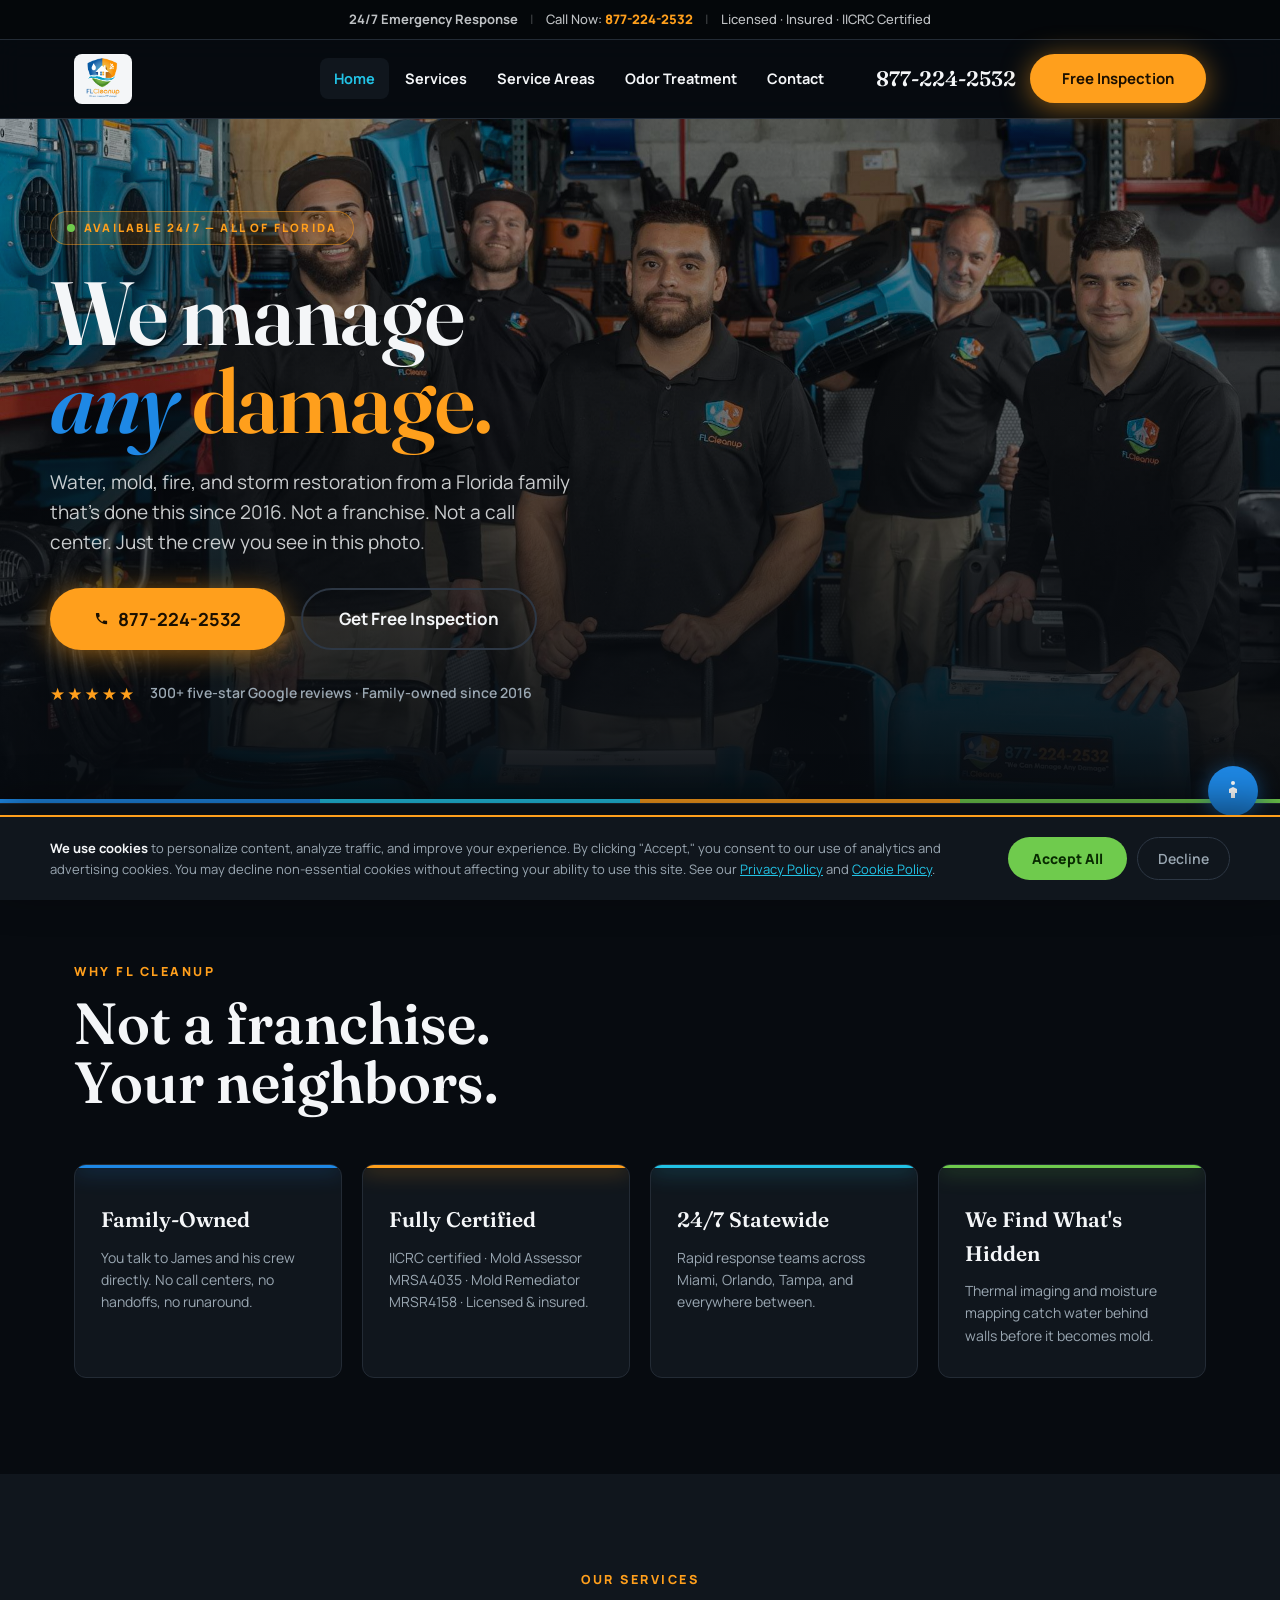
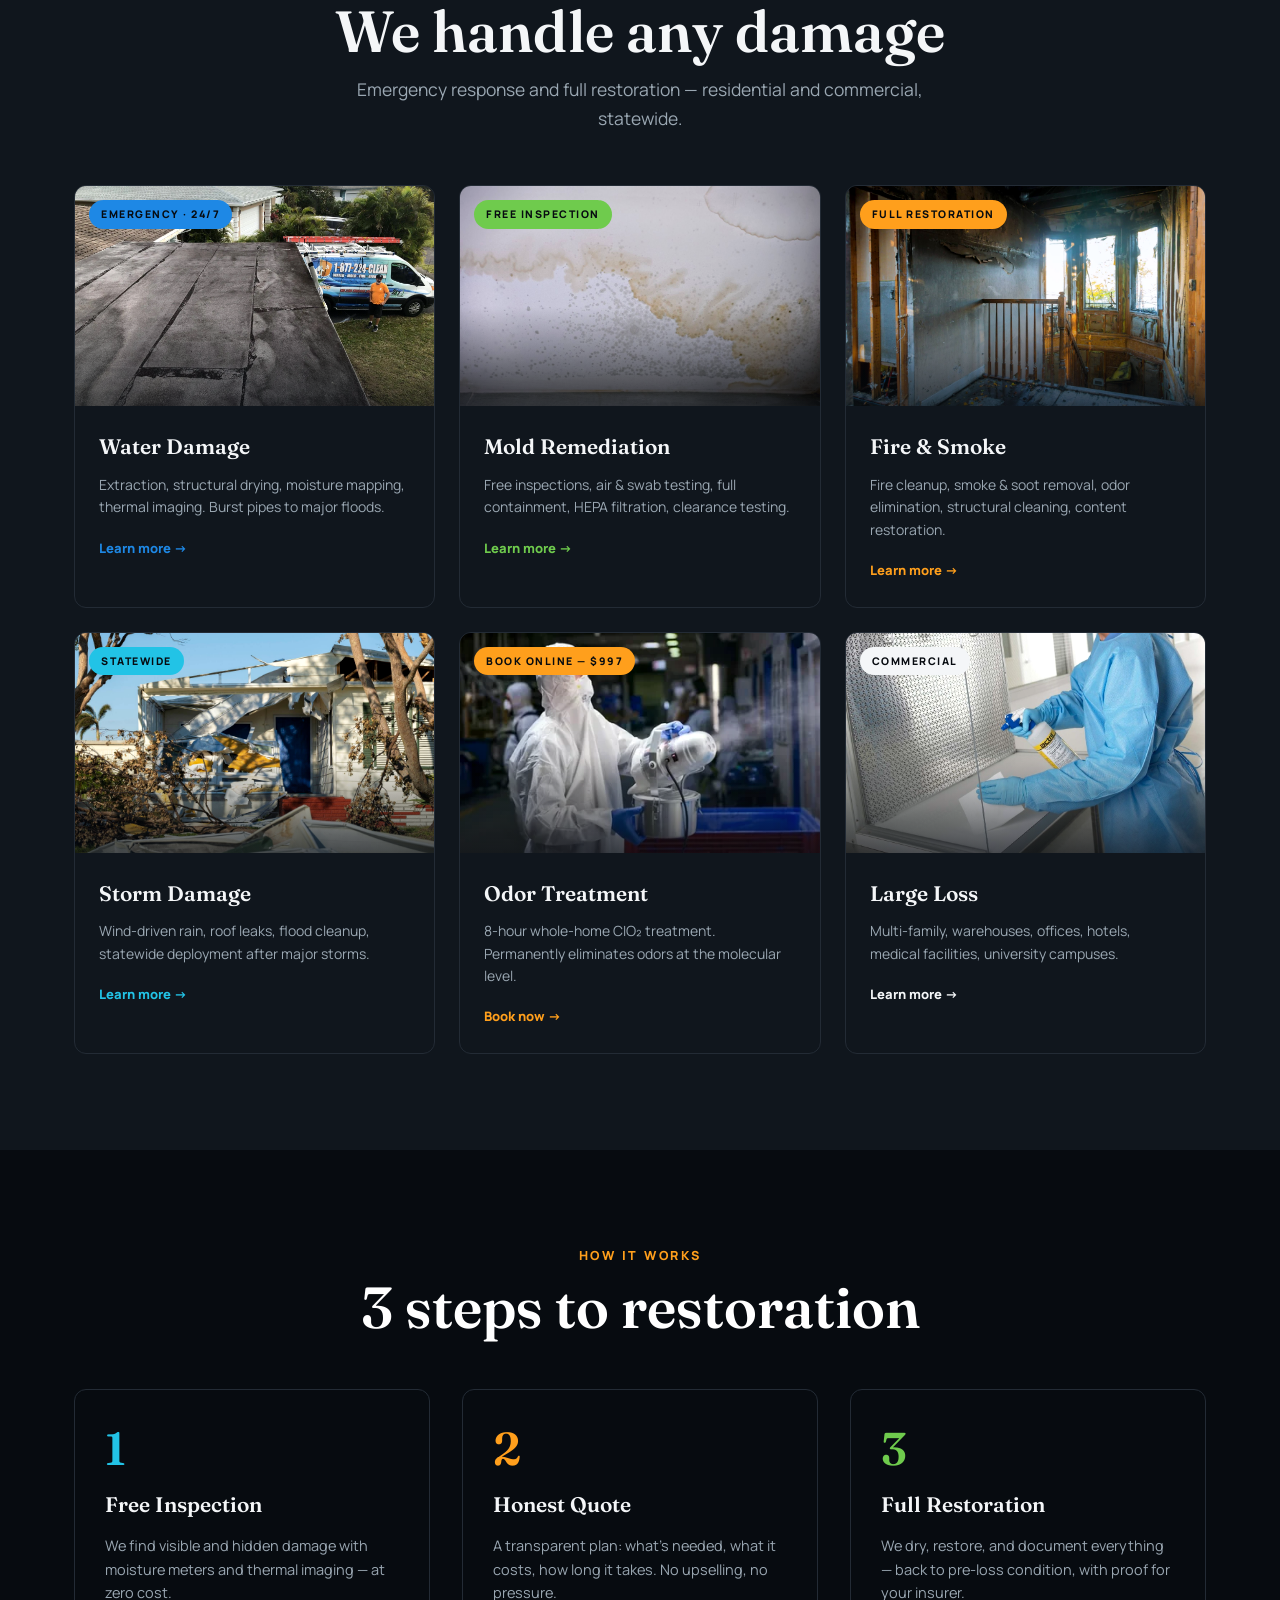
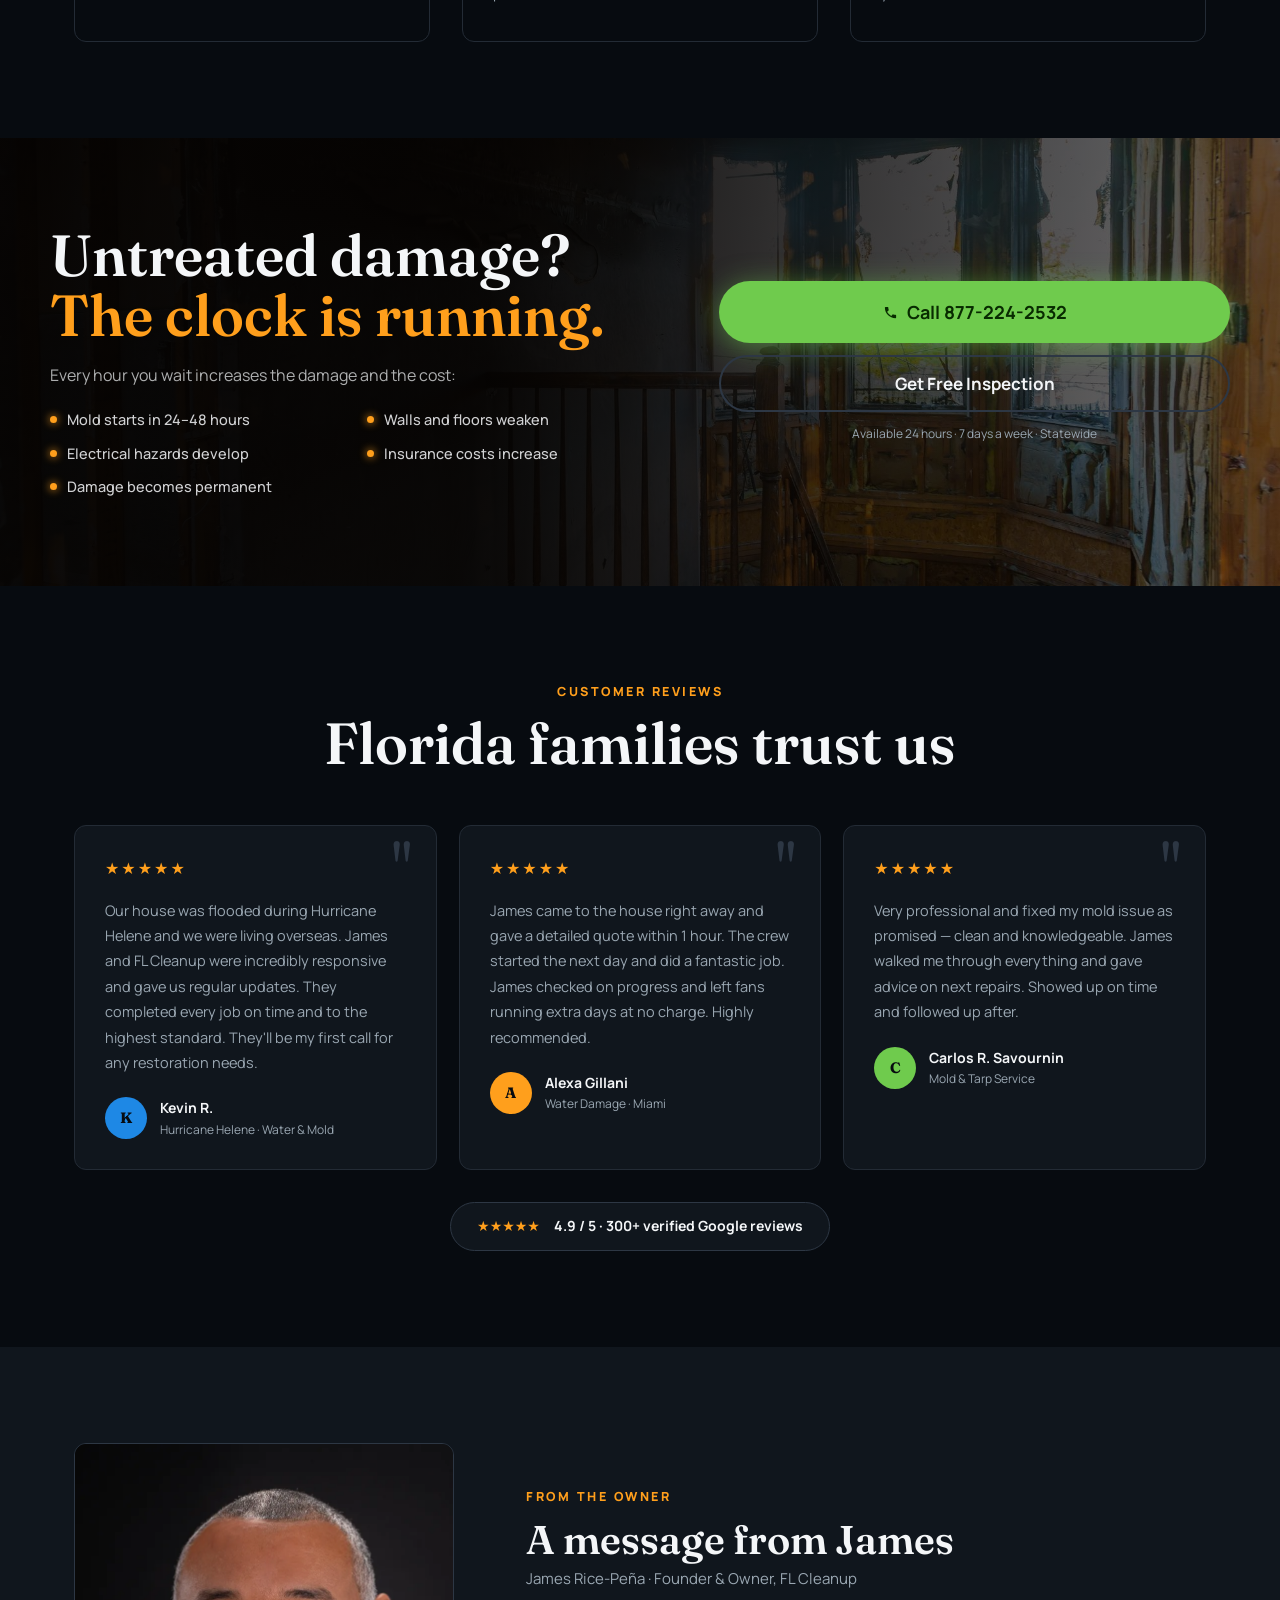
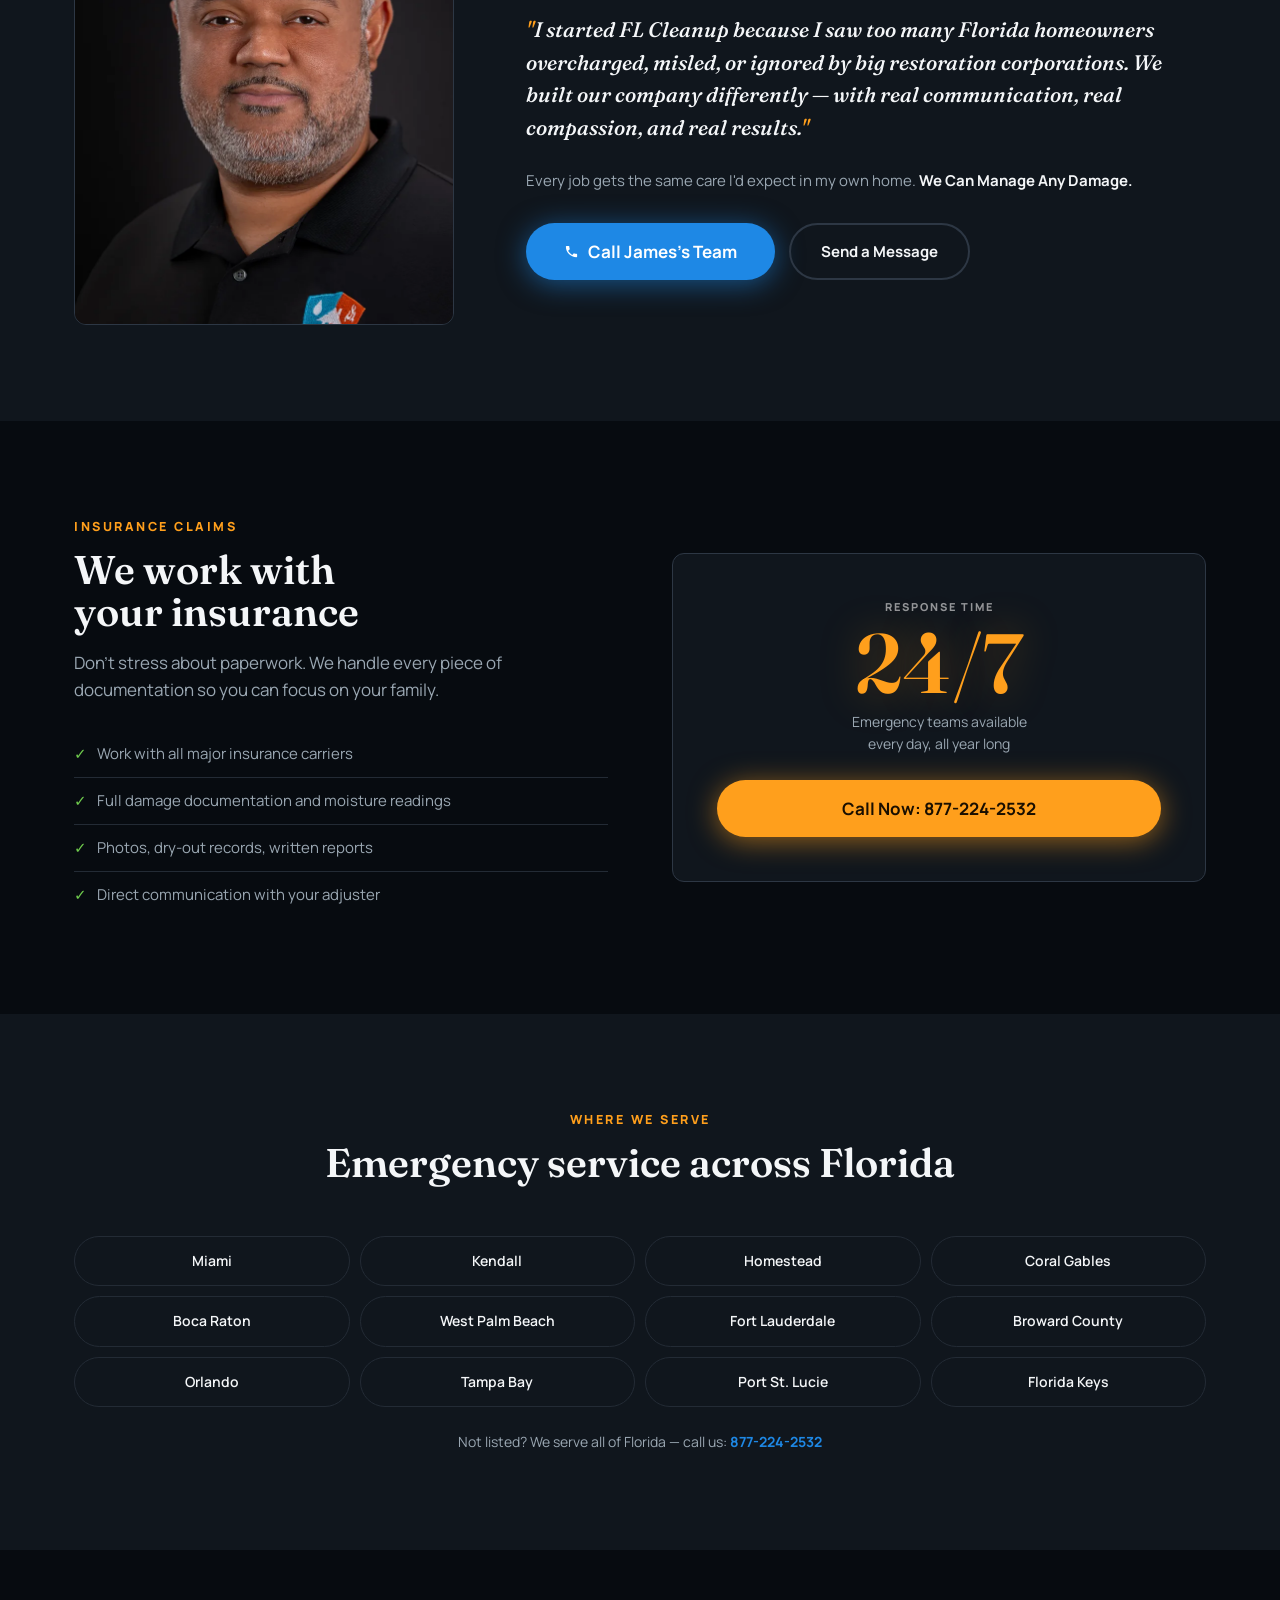
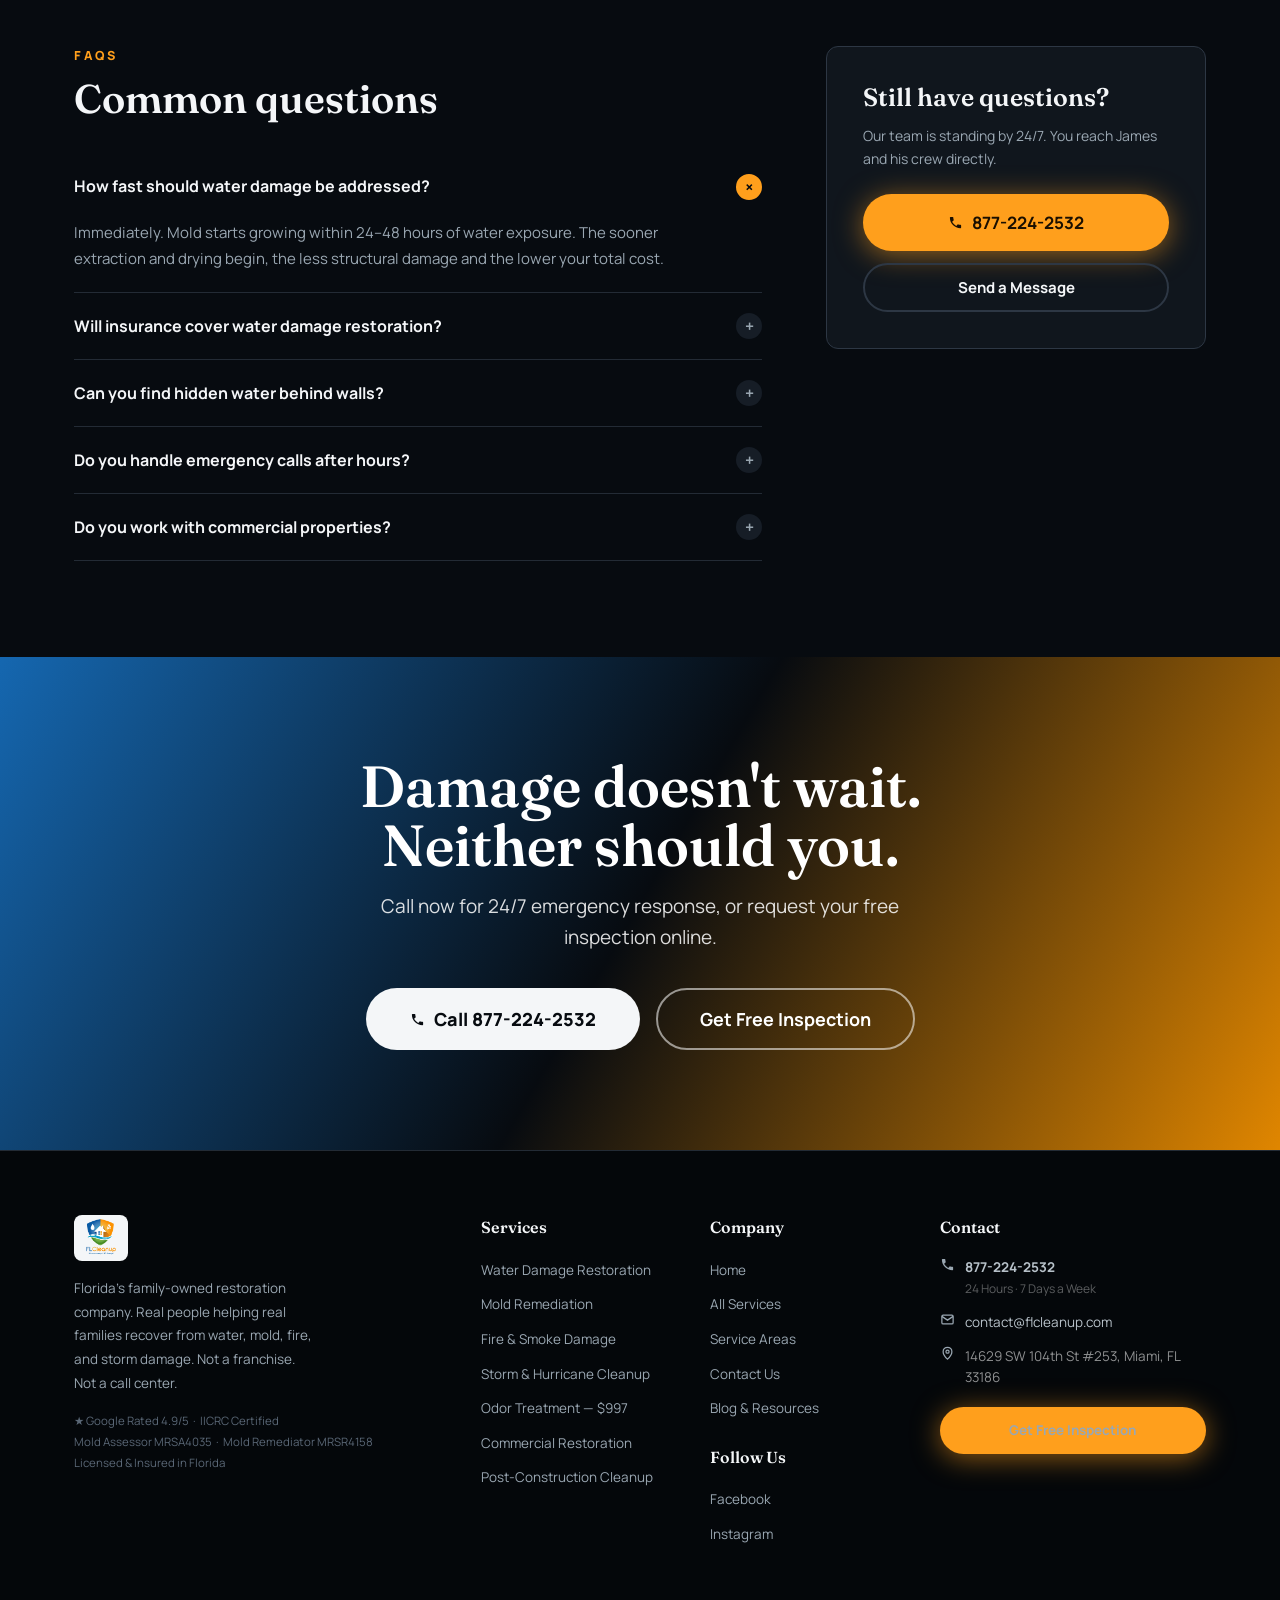
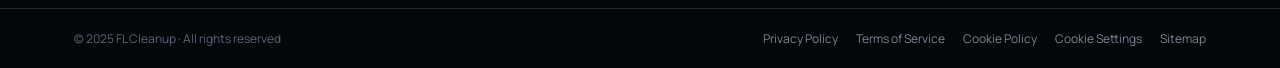
==== index.html @ c04f10a9 "Add dedicated legal pages; harden consent (reopen) + ADA widget (persist, high-contrast, aria-presse" ====
<!DOCTYPE html>
<html lang="en">
<head>
<meta charset="UTF-8">
<meta name="viewport" content="width=device-width, initial-scale=1.0">
<title>Florida Water, Mold & Fire Damage Restoration | FL Cleanup — 5-Star Rated</title>
<meta name="description" content="Family-owned Florida restoration company. Water, mold, fire, storm & odor damage. 24/7 emergency response. IICRC certified. Free inspections. Call 877-224-2532.">
<meta name="robots" content="index,follow">
<link rel="canonical" href="https://flcleanup.com/">
<meta property="og:title" content="Florida Water, Mold & Fire Damage Restoration | FL Cleanup — 5-Star Rated">
<meta property="og:description" content="Family-owned Florida restoration company. Water, mold, fire, storm & odor damage. 24/7 emergency response. IICRC certified. Free inspections. Call 877-224-2532.">
<meta property="og:url" content="https://flcleanup.com/">
<meta property="og:type" content="website">
<meta property="og:image" content="https://flcleanup.com/wp-content/uploads/2025/03/176-_TKR7948.jpg">
<meta property="og:image:alt" content="The FL Cleanup restoration crew with water extraction equipment">
<meta name="twitter:card" content="summary_large_image">
<meta name="theme-color" content="#070B10">
<link rel="icon" href="/wp-content/uploads/2022/09/florida-cleanup-300x300-1.png">
<link rel="preconnect" href="https://fonts.googleapis.com"><link rel="preconnect" href="https://fonts.gstatic.com" crossorigin><link href="https://fonts.googleapis.com/css2?family=Fraunces:ital,wght@0,500;0,600;1,500;1,600&family=Manrope:wght@400;500;600;700;800&display=swap" rel="stylesheet">
<link rel="stylesheet" href="/assets/css/main.css">
<script type="application/ld+json">
{"@context":"https://schema.org","@graph":[
  {"@type":"LocalBusiness","name":"FL Cleanup","url":"https://flcleanup.com","telephone":"+1-877-224-2532",
    "email":"contact@flcleanup.com","address":{"@type":"PostalAddress","streetAddress":"14629 SW 104th St #253","addressLocality":"Miami","addressRegion":"FL","postalCode":"33186"},
    "openingHours":"Mo-Su 00:00-24:00","priceRange":"$$",
    "aggregateRating":{"@type":"AggregateRating","ratingValue":"4.9","reviewCount":"300"}},
  {"@type":"WebSite","url":"https://flcleanup.com","name":"FL Cleanup"}
]}
</script>
</head>
<body>
<a href="#main-content" class="skip-link">Skip to main content</a>
<div class="topbar" role="complementary" aria-label="Contact information">
  <div class="wrap topbar-inner">
    <span><strong>24/7 Emergency Response</strong></span>
    <span class="topbar-sep">|</span>
    <span>Call Now: <a href="tel:+18772242532">877-224-2532</a></span>
    <span class="topbar-sep">|</span>
    <span>Licensed · Insured · IICRC Certified</span>
  </div>
</div>
<header class="site-header" role="banner">
  <div class="wrap header-inner">
    <a href="/" aria-label="FL Cleanup — Home">
      <img class="logo-img" src="/wp-content/uploads/2022/03/FLCleanup-Logo-PNG.png" alt="FL Cleanup logo" width="52" height="52">
    </a>
    <nav class="site-nav" role="navigation" aria-label="Main navigation">
      <ul role="list"><li><a href="/" aria-current="page">Home</a></li>
<li><a href="/services/">Services</a></li>
<li><a href="/services/#service-area">Service Areas</a></li>
<li><a href="/chlorine-dioxide-treatment/">Odor Treatment</a></li>
<li><a href="/contact/">Contact</a></li></ul>
    </nav>
    <div class="header-cta">
      <a href="tel:+18772242532" class="header-phone" aria-label="Call 877-224-2532">877-224-2532</a>
      <a href="/contact/#form" class="btn btn-blaze">Free Inspection</a>
    </div>
    <button class="nav-toggle" id="nav-toggle" aria-controls="mobile-menu" aria-expanded="false" aria-label="Open navigation menu">
      <span></span><span></span><span></span>
    </button>
  </div>
  <nav class="mobile-menu" id="mobile-menu" data-open="false" aria-label="Mobile navigation">
    <a href="/">Home</a>
    <a href="/services/">Services</a>
    <a href="/services/#service-area">Service Areas</a>
    <a href="/chlorine-dioxide-treatment/">Odor Treatment — $997</a>
    <a href="/post-construction-cleanup-in-south-florida-2/">Post-Construction Cleanup</a>
    <a href="/blog/">Blog</a>
    <a href="/contact/">Contact Us</a>
    <div class="mobile-menu-cta">
      <a href="tel:+18772242532" class="btn btn-blaze btn-full"><svg width="15" height="15" viewBox="0 0 24 24" fill="currentColor" style="flex-shrink:0"><path d="M6.6 10.8c1.4 2.8 3.8 5.1 6.6 6.6l2.2-2.2c.3-.3.7-.4 1-.2 1.1.4 2.3.6 3.6.6.6 0 1 .4 1 1V20c0 .6-.4 1-1 1-9.4 0-17-7.6-17-17 0-.6.4-1 1-1h3.5c.6 0 1 .4 1 1 0 1.3.2 2.5.6 3.6.1.3 0 .7-.2 1l-2.3 2.2z"/></svg> Call 877-224-2532</a>
      <a href="/contact/#form" class="btn btn-palm btn-full">Get Free Inspection</a>
    </div>
  </nav>
</header>
<main id="main-content" tabindex="-1">

<!-- HERO — full-bleed real crew photo, heavy dark scrim for legibility.
     The thin harbor-to-blaze vertical seam is the one callback to the
     logo's water/fire split, kept subtle rather than structural. -->
<section class="hero" aria-labelledby="hero-h1">
  <div class="hero-bg" role="img" aria-label="The FL Cleanup restoration crew with their water extraction equipment"></div>
  <div class="hero-scrim" aria-hidden="true"></div>
  <div class="hero-seam" aria-hidden="true"></div>
  <div class="wrap hero-inner">
    <div class="hero-badge" aria-label="Status: available 24/7 across Florida">
      <svg width="8" height="8" viewBox="0 0 8 8" fill="#6FCB4D" aria-hidden="true"><circle cx="4" cy="4" r="4"/></svg>
      Available 24/7 — All of Florida
    </div>
    <h1 id="hero-h1" class="d1">We manage<br><span class="accent">any</span> <span class="accent2">damage.</span></h1>
    <p class="hero-sub">Water, mold, fire, and storm restoration from a Florida family that's done this since 2016. Not a franchise. Not a call center. Just the crew you see in this photo.</p>
    <div class="hero-btns">
      <a href="tel:+18772242532" class="btn btn-blaze btn-xl"><svg width="15" height="15" viewBox="0 0 24 24" fill="currentColor" style="flex-shrink:0"><path d="M6.6 10.8c1.4 2.8 3.8 5.1 6.6 6.6l2.2-2.2c.3-.3.7-.4 1-.2 1.1.4 2.3.6 3.6.6.6 0 1 .4 1 1V20c0 .6-.4 1-1 1-9.4 0-17-7.6-17-17 0-.6.4-1 1-1h3.5c.6 0 1 .4 1 1 0 1.3.2 2.5.6 3.6.1.3 0 .7-.2 1l-2.3 2.2z"/></svg> 877-224-2532</a>
      <a href="/contact/#form" class="btn btn-line btn-lg">Get Free Inspection</a>
    </div>
    <div class="hero-trust" aria-label="Social proof">
      <span class="hero-stars" aria-label="5 out of 5 stars">★★★★★</span>
      <span class="hero-trust-text">300+ five-star Google reviews · Family-owned since 2016</span>
    </div>
  </div>
</section>

<div class="trust-bar" aria-hidden="true"><span style="background:var(--harbor)"></span><span style="background:var(--lagoon)"></span><span style="background:var(--blaze)"></span><span style="background:var(--palm)"></span></div>
<div class="trust-strip" aria-label="Trust signals"><div class="wrap tb-inner"><div class="tb-item">Licensed &amp; Insured</div><div class="tb-sep" aria-hidden="true"></div><div class="tb-item">IICRC Certified</div><div class="tb-sep" aria-hidden="true"></div><div class="tb-item">300+ Google Reviews</div><div class="tb-sep" aria-hidden="true"></div><div class="tb-item">Family-Owned Since 2016</div><div class="tb-sep" aria-hidden="true"></div><div class="tb-item">All of Florida</div></div></div>

<!-- WHY-US — each card tagged with one of the four brand colors as
     an identity stripe, the way the shield assigns a color per idea -->
<section class="section" aria-labelledby="why-h2">
  <div class="wrap">
    <div class="sh">
      <p class="eyebrow">Why FL Cleanup</p>
      <h2 class="d2" id="why-h2" style="margin:12px 0 0">Not a franchise.<br>Your neighbors.</h2>
    </div>
    <div class="action-grid" role="list" aria-label="Reasons to choose FL Cleanup">
      <div class="action-card c-harbor" role="listitem">
        <h3>Family-Owned</h3>
        <p>You talk to James and his crew directly. No call centers, no handoffs, no runaround.</p>
      </div>
      <div class="action-card c-blaze" role="listitem">
        <h3>Fully Certified</h3>
        <p>IICRC certified · Mold Assessor MRSA4035 · Mold Remediator MRSR4158 · Licensed &amp; insured.</p>
      </div>
      <div class="action-card c-lagoon" role="listitem">
        <h3>24/7 Statewide</h3>
        <p>Rapid response teams across Miami, Orlando, Tampa, and everywhere between.</p>
      </div>
      <div class="action-card c-palm" role="listitem">
        <h3>We Find What's Hidden</h3>
        <p>Thermal imaging and moisture mapping catch water behind walls before it becomes mold.</p>
      </div>
    </div>
  </div>
</section>

<!-- SERVICES -->
<section class="section s-panel" aria-labelledby="svc-h2">
  <div class="wrap">
    <div class="sh center">
      <p class="eyebrow">Our Services</p>
      <h2 class="d2" id="svc-h2" style="margin:12px 0 0">We handle any damage</h2>
      <p class="sh-desc">Emergency response and full restoration — residential and commercial, statewide.</p>
    </div>
    <div class="svc-grid">
      <article class="svc-card" aria-labelledby="svc1">
        <div class="svc-img-wrap">
          <span class="svc-corner" style="background:var(--harbor)">Emergency · 24/7</span>
          <img class="svc-img" src="/wp-content/uploads/2025/05/florida-water-damage-restoration-flcleanup.webp" alt="Water damage inside a Florida home with extraction equipment" loading="lazy">
        </div>
        <div class="svc-body">
          <h3 class="svc-title" id="svc1">Water Damage</h3>
          <p class="svc-desc">Extraction, structural drying, moisture mapping, thermal imaging. Burst pipes to major floods.</p>
          <a href="/services/" class="svc-link" style="color:var(--harbor)" aria-label="Learn more about water damage restoration">Learn more →</a>
        </div>
      </article>
      <article class="svc-card" aria-labelledby="svc2">
        <div class="svc-img-wrap">
          <span class="svc-corner" style="background:var(--palm)">Free Inspection</span>
          <img class="svc-img" src="/wp-content/uploads/2025/04/mould-stains-on-the-ceiling.jpg" alt="Mold growth on a ceiling in a Florida home" loading="lazy">
        </div>
        <div class="svc-body">
          <h3 class="svc-title" id="svc2">Mold Remediation</h3>
          <p class="svc-desc">Free inspections, air &amp; swab testing, full containment, HEPA filtration, clearance testing.</p>
          <a href="/services/" class="svc-link" style="color:var(--palm)" aria-label="Learn more about mold remediation">Learn more →</a>
        </div>
      </article>
      <article class="svc-card" aria-labelledby="svc3">
        <div class="svc-img-wrap">
          <span class="svc-corner" style="background:var(--blaze)">Full Restoration</span>
          <img class="svc-img" src="/wp-content/uploads/2025/03/burned-house-interior-after-fire-room-inside-of-damaged-apartment-after-burned.jpg" alt="Interior of a home after fire and smoke damage" loading="lazy">
        </div>
        <div class="svc-body">
          <h3 class="svc-title" id="svc3">Fire &amp; Smoke</h3>
          <p class="svc-desc">Fire cleanup, smoke &amp; soot removal, odor elimination, structural cleaning, content restoration.</p>
          <a href="/services/" class="svc-link" style="color:var(--blaze)" aria-label="Learn more about fire and smoke damage restoration">Learn more →</a>
        </div>
      </article>
      <article class="svc-card" aria-labelledby="svc4">
        <div class="svc-img-wrap">
          <span class="svc-corner" style="background:var(--lagoon)">Statewide</span>
          <img class="svc-img" src="/wp-content/uploads/2025/03/property-damage-from-strong-hurricane-winds-.jpg" alt="Hurricane wind damage to a Florida property" loading="lazy">
        </div>
        <div class="svc-body">
          <h3 class="svc-title" id="svc4">Storm Damage</h3>
          <p class="svc-desc">Wind-driven rain, roof leaks, flood cleanup, statewide deployment after major storms.</p>
          <a href="/services/" class="svc-link" style="color:var(--lagoon)" aria-label="Learn more about storm and hurricane damage restoration">Learn more →</a>
        </div>
      </article>
      <article class="svc-card" aria-labelledby="svc5">
        <div class="svc-img-wrap">
          <span class="svc-corner" style="background:var(--blaze)">Book Online — $997</span>
          <img class="svc-img" src="/wp-content/uploads/2026/01/florida-odor-treatment-fogging-flcleanup.webp" alt="FL Cleanup technician fogging a property for whole-home CIO₂ odor treatment" loading="lazy" width="480" height="252">
        </div>
        <div class="svc-body">
          <h3 class="svc-title" id="svc5">Odor Treatment</h3>
          <p class="svc-desc">8-hour whole-home CIO₂ treatment. Permanently eliminates odors at the molecular level.</p>
          <a href="/chlorine-dioxide-treatment/" class="svc-link" style="color:var(--blaze)" aria-label="Book chlorine dioxide odor treatment">Book now →</a>
        </div>
      </article>
      <article class="svc-card" aria-labelledby="svc6">
        <div class="svc-img-wrap">
          <span class="svc-corner" style="background:var(--paper)">Commercial</span>
          <img class="svc-img" src="/wp-content/uploads/2026/01/decontamination-and-Cleaning.jpg" alt="FL Cleanup crew performing commercial decontamination and large-loss cleanup" loading="lazy" width="1109" height="729">
        </div>
        <div class="svc-body">
          <h3 class="svc-title" id="svc6">Large Loss</h3>
          <p class="svc-desc">Multi-family, warehouses, offices, hotels, medical facilities, university campuses.</p>
          <a href="/services/" class="svc-link" style="color:var(--paper)" aria-label="Learn more about commercial restoration">Learn more →</a>
        </div>
      </article>
    </div>
  </div>
</section>

<!-- PROCESS — on ink, numerals cycle through the brand colors -->
<section class="section" aria-labelledby="process-h2">
  <div class="wrap">
    <div class="sh center">
      <p class="eyebrow" style="color:var(--blaze)">How It Works</p>
      <h2 class="d2" id="process-h2" style="margin:12px 0 0;color:#fff">3 steps to restoration</h2>
    </div>
    <div class="steps" role="list" aria-label="Restoration process steps">
      <div class="step" role="listitem">
        <div class="step-num" style="color:var(--lagoon)" aria-hidden="true">1</div>
        <div class="step-title">Free Inspection</div>
        <p class="step-desc">We find visible and hidden damage with moisture meters and thermal imaging — at zero cost.</p>
      </div>
      <div class="step" role="listitem">
        <div class="step-num" style="color:var(--blaze)" aria-hidden="true">2</div>
        <div class="step-title">Honest Quote</div>
        <p class="step-desc">A transparent plan: what's needed, what it costs, how long it takes. No upselling, no pressure.</p>
      </div>
      <div class="step" role="listitem">
        <div class="step-num" style="color:var(--palm)" aria-hidden="true">3</div>
        <div class="step-title">Full Restoration</div>
        <p class="step-desc">We dry, restore, and document everything — back to pre-loss condition, with proof for your insurer.</p>
      </div>
    </div>
  </div>
</section>

<!-- URGENCY — full-bleed real damage photo, heavy scrim, blaze accent dot -->
<section class="urgency" aria-label="Why fast response matters">
  <div class="urgency-photo" style="background-image:url('/wp-content/uploads/2025/03/burned-house-interior-after-fire-room-inside-of-damaged-apartment-after-burned.jpg')" role="img" aria-label="Burned interior of a Florida home after fire damage"></div>
  <div class="urgency-scrim" aria-hidden="true"></div>
  <div class="wrap urgency-inner">
    <div>
      <h2 class="d2 urgency-title">Untreated damage?<br><span class="accent">The clock is running.</span></h2>
      <p style="color:rgba(244,246,248,.7);font-size:16px">Every hour you wait increases the damage and the cost:</p>
      <ul class="urgency-list" role="list">
        <li><span class="dot" aria-hidden="true"></span>Mold starts in 24–48 hours</li>
        <li><span class="dot" aria-hidden="true"></span>Walls and floors weaken</li>
        <li><span class="dot" aria-hidden="true"></span>Electrical hazards develop</li>
        <li><span class="dot" aria-hidden="true"></span>Insurance costs increase</li>
        <li><span class="dot" aria-hidden="true"></span>Damage becomes permanent</li>
      </ul>
    </div>
    <div class="urgency-cta">
      <a href="tel:+18772242532" class="btn btn-palm btn-xl btn-full" style="margin-bottom:12px;justify-content:center"><svg width="15" height="15" viewBox="0 0 24 24" fill="currentColor" style="flex-shrink:0"><path d="M6.6 10.8c1.4 2.8 3.8 5.1 6.6 6.6l2.2-2.2c.3-.3.7-.4 1-.2 1.1.4 2.3.6 3.6.6.6 0 1 .4 1 1V20c0 .6-.4 1-1 1-9.4 0-17-7.6-17-17 0-.6.4-1 1-1h3.5c.6 0 1 .4 1 1 0 1.3.2 2.5.6 3.6.1.3 0 .7-.2 1l-2.3 2.2z"/></svg> Call 877-224-2532</a>
      <a href="/contact/#form" class="btn btn-line btn-lg btn-full" style="justify-content:center">Get Free Inspection</a>
      <p class="urgency-note">Available 24 hours · 7 days a week · Statewide</p>
    </div>
  </div>
</section>

<!-- REVIEWS -->
<section class="section" aria-labelledby="reviews-h2">
  <div class="wrap">
    <div class="sh center">
      <p class="eyebrow">Customer Reviews</p>
      <h2 class="d2" id="reviews-h2" style="margin:12px 0 0">Florida families trust us</h2>
    </div>
    <div class="rv-grid" role="list" aria-label="Customer reviews">
      <article class="rv-card" role="listitem">
        <div class="rv-stars" aria-label="5 out of 5 stars">★★★★★</div>
        <blockquote class="rv-text">Our house was flooded during Hurricane Helene and we were living overseas. James and FL Cleanup were incredibly responsive and gave us regular updates. They completed every job on time and to the highest standard. They'll be my first call for any restoration needs.</blockquote>
        <div class="rv-author">
          <div class="rv-av" style="background:var(--harbor)" aria-hidden="true">K</div>
          <div><div class="rv-name">Kevin R.</div><div class="rv-meta">Hurricane Helene · Water &amp; Mold</div></div>
        </div>
      </article>
      <article class="rv-card" role="listitem">
        <div class="rv-stars" aria-label="5 out of 5 stars">★★★★★</div>
        <blockquote class="rv-text">James came to the house right away and gave a detailed quote within 1 hour. The crew started the next day and did a fantastic job. James checked on progress and left fans running extra days at no charge. Highly recommended.</blockquote>
        <div class="rv-author">
          <div class="rv-av" style="background:var(--blaze)" aria-hidden="true">A</div>
          <div><div class="rv-name">Alexa Gillani</div><div class="rv-meta">Water Damage · Miami</div></div>
        </div>
      </article>
      <article class="rv-card" role="listitem">
        <div class="rv-stars" aria-label="5 out of 5 stars">★★★★★</div>
        <blockquote class="rv-text">Very professional and fixed my mold issue as promised — clean and knowledgeable. James walked me through everything and gave advice on next repairs. Showed up on time and followed up after.</blockquote>
        <div class="rv-author">
          <div class="rv-av" style="background:var(--palm)" aria-hidden="true">C</div>
          <div><div class="rv-name">Carlos R. Savournin</div><div class="rv-meta">Mold &amp; Tarp Service</div></div>
        </div>
      </article>
    </div>
    <div style="text-align:center">
      <div class="review-summary" role="img" aria-label="Average rating: 4.9 out of 5 based on 300 reviews">
        <span style="color:var(--blaze);font-size:14px">★★★★★</span>
        <span>4.9 / 5 · 300+ verified Google reviews</span>
      </div>
    </div>
  </div>
</section>

<!-- OWNER -->
<section class="section s-panel" aria-labelledby="owner-h2">
  <div class="wrap owner-grid">
    <div class="owner-photo">
      <img src="/wp-content/uploads/2026/01/james-rice-pena-owner-flcleanup.webp" 
           alt="James Rice-Peña, founder and owner of FL Cleanup" 
           loading="lazy">
      <div class="owner-photo-frame" aria-hidden="true"></div>
    </div>
    <div>
      <p class="eyebrow">From the Owner</p>
      <h2 class="d3" id="owner-h2" style="margin:12px 0 6px">A message from James</h2>
      <p style="font-size:15px;color:var(--mist);margin-bottom:6px">James Rice-Peña · Founder &amp; Owner, FL Cleanup</p>
      <blockquote class="owner-quote">I started FL Cleanup because I saw too many Florida homeowners overcharged, misled, or ignored by big restoration corporations. We built our company differently — with real communication, real compassion, and real results.</blockquote>
      <p style="font-size:15px;color:var(--mist)">Every job gets the same care I'd expect in my own home. <strong style="color:var(--paper)">We Can Manage Any Damage.</strong></p>
      <div style="display:flex;gap:14px;margin-top:30px;flex-wrap:wrap">
        <a href="tel:+18772242532" class="btn btn-harbor btn-lg"><svg width="15" height="15" viewBox="0 0 24 24" fill="currentColor" style="flex-shrink:0"><path d="M6.6 10.8c1.4 2.8 3.8 5.1 6.6 6.6l2.2-2.2c.3-.3.7-.4 1-.2 1.1.4 2.3.6 3.6.6.6 0 1 .4 1 1V20c0 .6-.4 1-1 1-9.4 0-17-7.6-17-17 0-.6.4-1 1-1h3.5c.6 0 1 .4 1 1 0 1.3.2 2.5.6 3.6.1.3 0 .7-.2 1l-2.3 2.2z"/></svg> Call James's Team</a>
        <a href="/contact/" class="btn btn-line">Send a Message</a>
      </div>
    </div>
  </div>
</section>

<!-- INSURANCE / STAT -->
<section class="section" aria-labelledby="ins-h2">
  <div class="wrap" style="display:grid;grid-template-columns:1fr 1fr;gap:64px;align-items:center">
    <div>
      <p class="eyebrow">Insurance Claims</p>
      <h2 class="d3" id="ins-h2" style="margin:12px 0 16px">We work with<br>your insurance</h2>
      <p style="font-size:17px;color:var(--mist);margin-bottom:28px">Don't stress about paperwork. We handle every piece of documentation so you can focus on your family.</p>
      <ul style="list-style:none" role="list" aria-label="Insurance assistance services">
        <li style="display:flex;align-items:center;gap:10px;padding:11px 0;border-bottom:1px solid var(--line);font-size:15px;color:var(--mist)"><span style="color:var(--palm);font-weight:700">✓</span> Work with all major insurance carriers</li>
        <li style="display:flex;align-items:center;gap:10px;padding:11px 0;border-bottom:1px solid var(--line);font-size:15px;color:var(--mist)"><span style="color:var(--palm);font-weight:700">✓</span> Full damage documentation and moisture readings</li>
        <li style="display:flex;align-items:center;gap:10px;padding:11px 0;border-bottom:1px solid var(--line);font-size:15px;color:var(--mist)"><span style="color:var(--palm);font-weight:700">✓</span> Photos, dry-out records, written reports</li>
        <li style="display:flex;align-items:center;gap:10px;padding:11px 0;font-size:15px;color:var(--mist)"><span style="color:var(--palm);font-weight:700">✓</span> Direct communication with your adjuster</li>
      </ul>
    </div>
    <div class="stat-box">
      <p style="color:rgba(255,255,255,.55);font-size:11px;font-weight:800;letter-spacing:2px;text-transform:uppercase;margin-bottom:10px">Response Time</p>
      <div class="stat-num">24/7</div>
      <p class="stat-label">Emergency teams available<br>every day, all year long</p>
      <a href="tel:+18772242532" class="btn btn-blaze btn-lg btn-full" style="justify-content:center;margin-top:24px">Call Now: 877-224-2532</a>
    </div>
  </div>
</section>

<!-- SERVICE AREAS -->
<section class="section s-panel" aria-labelledby="areas-h2">
  <div class="wrap">
    <div class="sh center">
      <p class="eyebrow">Where We Serve</p>
      <h2 class="d3" id="areas-h2" style="margin:12px 0 0">Emergency service across Florida</h2>
    </div>
    <div class="area-grid" role="list" aria-label="Service locations" style="margin-top:40px">
      <div class="area-chip" role="listitem">Miami</div>
      <div class="area-chip" role="listitem">Kendall</div>
      <div class="area-chip" role="listitem">Homestead</div>
      <div class="area-chip" role="listitem">Coral Gables</div>
      <div class="area-chip" role="listitem">Boca Raton</div>
      <div class="area-chip" role="listitem">West Palm Beach</div>
      <div class="area-chip" role="listitem">Fort Lauderdale</div>
      <div class="area-chip" role="listitem">Broward County</div>
      <div class="area-chip" role="listitem">Orlando</div>
      <div class="area-chip" role="listitem">Tampa Bay</div>
      <div class="area-chip" role="listitem">Port St. Lucie</div>
      <div class="area-chip" role="listitem">Florida Keys</div>
    </div>
    <p style="text-align:center;margin-top:24px;font-size:14px;color:var(--mist)">Not listed? We serve all of Florida — call us: <a href="tel:+18772242532" style="color:var(--harbor);font-weight:700">877-224-2532</a></p>
  </div>
</section>

<!-- FAQ -->
<section class="section" aria-labelledby="faq-h2">
  <div class="wrap" style="display:grid;grid-template-columns:1fr 380px;gap:64px;align-items:start">
    <div>
      <p class="eyebrow">FAQs</p>
      <h2 class="d3" id="faq-h2" style="margin:12px 0 34px">Common questions</h2>
      <div role="list" aria-label="Frequently asked questions">
        <div class="faq-item open" role="listitem">
          <button class="faq-btn" aria-expanded="true" aria-controls="faq-a1" id="faq-q1">How fast should water damage be addressed?<span class="faq-icon" aria-hidden="true">+</span></button>
          <div class="faq-ans" id="faq-a1" role="region" aria-labelledby="faq-q1">Immediately. Mold starts growing within 24–48 hours of water exposure. The sooner extraction and drying begin, the less structural damage and the lower your total cost.</div>
        </div>
        <div class="faq-item" role="listitem">
          <button class="faq-btn" aria-expanded="false" aria-controls="faq-a2" id="faq-q2">Will insurance cover water damage restoration?<span class="faq-icon" aria-hidden="true">+</span></button>
          <div class="faq-ans" id="faq-a2" role="region" aria-labelledby="faq-q2">Most claims are covered depending on the source of loss. We document everything and can communicate directly with your adjuster to simplify the process.</div>
        </div>
        <div class="faq-item" role="listitem">
          <button class="faq-btn" aria-expanded="false" aria-controls="faq-a3" id="faq-q3">Can you find hidden water behind walls?<span class="faq-icon" aria-hidden="true">+</span></button>
          <div class="faq-ans" id="faq-a3" role="region" aria-labelledby="faq-q3">Yes. Thermal imaging and moisture meters detect hidden moisture behind walls, under floors, and inside ceilings before it becomes mold.</div>
        </div>
        <div class="faq-item" role="listitem">
          <button class="faq-btn" aria-expanded="false" aria-controls="faq-a4" id="faq-q4">Do you handle emergency calls after hours?<span class="faq-icon" aria-hidden="true">+</span></button>
          <div class="faq-ans" id="faq-a4" role="region" aria-labelledby="faq-q4">Always. True 24/7 emergency response, statewide, including weekends and holidays.</div>
        </div>
        <div class="faq-item" role="listitem">
          <button class="faq-btn" aria-expanded="false" aria-controls="faq-a5" id="faq-q5">Do you work with commercial properties?<span class="faq-icon" aria-hidden="true">+</span></button>
          <div class="faq-ans" id="faq-a5" role="region" aria-labelledby="faq-q5">Yes — multi-family buildings, warehouses, offices, retail, hotels, medical facilities, and universities.</div>
        </div>
      </div>
    </div>
    <div style="background:var(--panel);border:1px solid var(--line2);border-radius:var(--r);padding:36px;position:sticky;top:96px">
      <h3 class="d4" style="margin-bottom:14px">Still have questions?</h3>
      <p style="font-size:14px;color:var(--mist);margin-bottom:24px">Our team is standing by 24/7. You reach James and his crew directly.</p>
      <a href="tel:+18772242532" class="btn btn-blaze btn-lg btn-full" style="justify-content:center;margin-bottom:12px"><svg width="15" height="15" viewBox="0 0 24 24" fill="currentColor" style="flex-shrink:0"><path d="M6.6 10.8c1.4 2.8 3.8 5.1 6.6 6.6l2.2-2.2c.3-.3.7-.4 1-.2 1.1.4 2.3.6 3.6.6.6 0 1 .4 1 1V20c0 .6-.4 1-1 1-9.4 0-17-7.6-17-17 0-.6.4-1 1-1h3.5c.6 0 1 .4 1 1 0 1.3.2 2.5.6 3.6.1.3 0 .7-.2 1l-2.3 2.2z"/></svg> 877-224-2532</a>
      <a href="/contact/" class="btn btn-line btn-full" style="justify-content:center">Send a Message</a>
    </div>
  </div>
</section>

<!-- BOTTOM CTA — harbor-to-blaze diagonal gradient, the signature again -->
<div class="cta-strip">
  <div class="wrap">
    <h2 class="d2">Damage doesn't wait.<br>Neither should you.</h2>
    <p>Call now for 24/7 emergency response, or request your free inspection online.</p>
    <div class="cta-btns">
      <a href="tel:+18772242532" class="btn btn-white btn-xl"><svg width="15" height="15" viewBox="0 0 24 24" fill="currentColor" style="flex-shrink:0"><path d="M6.6 10.8c1.4 2.8 3.8 5.1 6.6 6.6l2.2-2.2c.3-.3.7-.4 1-.2 1.1.4 2.3.6 3.6.6.6 0 1 .4 1 1V20c0 .6-.4 1-1 1-9.4 0-17-7.6-17-17 0-.6.4-1 1-1h3.5c.6 0 1 .4 1 1 0 1.3.2 2.5.6 3.6.1.3 0 .7-.2 1l-2.3 2.2z"/></svg> Call 877-224-2532</a>
      <a href="/contact/#form" class="btn btn-line-white btn-xl">Get Free Inspection</a>
    </div>
  </div>
</div>

</main>
<footer class="site-footer" role="contentinfo">
  <div class="wrap">
    <div class="footer-grid">
      <div>
        <img class="logo-img" src="/wp-content/uploads/2022/03/FLCleanup-Logo-PNG.png" alt="FL Cleanup logo" width="48" height="48">
        <p class="footer-brand-p">Florida's family-owned restoration company. Real people helping real families recover from water, mold, fire, and storm damage. Not a franchise. Not a call center.</p>
        <p class="footer-certs">★ Google Rated 4.9/5 &nbsp;·&nbsp; IICRC Certified<br>Mold Assessor MRSA4035 &nbsp;·&nbsp; Mold Remediator MRSR4158<br>Licensed &amp; Insured in Florida</p>
      </div>
      <div class="footer-col">
        <h4>Services</h4>
        <ul role="list">
          <li><a href="/services/">Water Damage Restoration</a></li>
          <li><a href="/services/">Mold Remediation</a></li>
          <li><a href="/services/">Fire &amp; Smoke Damage</a></li>
          <li><a href="/services/">Storm &amp; Hurricane Cleanup</a></li>
          <li><a href="/chlorine-dioxide-treatment/">Odor Treatment — $997</a></li>
          <li><a href="/services/">Commercial Restoration</a></li>
          <li><a href="/post-construction-cleanup-in-south-florida-2/">Post-Construction Cleanup</a></li>
        </ul>
      </div>
      <div class="footer-col">
        <h4>Company</h4>
        <ul role="list">
          <li><a href="/">Home</a></li>
          <li><a href="/services/">All Services</a></li>
          <li><a href="/services/#service-area">Service Areas</a></li>
          <li><a href="/contact/">Contact Us</a></li>
          <li><a href="/blog/">Blog &amp; Resources</a></li>
        </ul>
        <h4 style="margin-top:24px">Follow Us</h4>
        <ul role="list">
          <li><a href="https://www.facebook.com/flcleanup" rel="noopener" target="_blank">Facebook</a></li>
          <li><a href="https://www.instagram.com/flcleanup/" rel="noopener" target="_blank">Instagram</a></li>
        </ul>
      </div>
      <div class="footer-col">
        <h4>Contact</h4>
        <div class="fc-li"><span aria-hidden="true"><svg width="15" height="15" viewBox="0 0 24 24" fill="currentColor" style="flex-shrink:0"><path d="M6.6 10.8c1.4 2.8 3.8 5.1 6.6 6.6l2.2-2.2c.3-.3.7-.4 1-.2 1.1.4 2.3.6 3.6.6.6 0 1 .4 1 1V20c0 .6-.4 1-1 1-9.4 0-17-7.6-17-17 0-.6.4-1 1-1h3.5c.6 0 1 .4 1 1 0 1.3.2 2.5.6 3.6.1.3 0 .7-.2 1l-2.3 2.2z"/></svg></span><div><a href="tel:+18772242532" class="fc-strong">877-224-2532</a><br><span style="color:rgba(255,255,255,.35);font-size:12px">24 Hours · 7 Days a Week</span></div></div>
        <div class="fc-li"><span aria-hidden="true"><svg width="15" height="15" viewBox="0 0 24 24" fill="none" stroke="currentColor" stroke-width="2"><rect x="3" y="5" width="18" height="14" rx="2"/><path d="M3 7l9 6 9-6"/></svg></span><div><a href="mailto:contact@flcleanup.com">contact@flcleanup.com</a></div></div>
        <div class="fc-li"><span aria-hidden="true"><svg width="15" height="15" viewBox="0 0 24 24" fill="none" stroke="currentColor" stroke-width="2"><path d="M12 21s7-6.5 7-12a7 7 0 1 0-14 0c0 5.5 7 12 7 12z"/><circle cx="12" cy="9" r="2.5"/></svg></span><div style="color:rgba(255,255,255,.55)">14629 SW 104th St #253, Miami, FL 33186</div></div>
        <div style="margin-top:18px">
          <a href="/contact/#form" class="btn btn-blaze btn-full" style="justify-content:center">Get Free Inspection</a>
        </div>
      </div>
    </div>
  </div>
  <div class="footer-bottom">
    <div class="wrap footer-bottom-inner">
      <span>© 2025 FL Cleanup · All rights reserved</span>
      <div class="footer-legal">
        <a href="/privacy-policy/">Privacy Policy</a>
        <a href="/terms-of-service/">Terms of Service</a>
        <a href="/cookie-policy/">Cookie Policy</a>
        <a href="#" class="cookie-settings">Cookie Settings</a>
        <a href="/sitemap.xml">Sitemap</a>
      </div>
    </div>
  </div>
</footer>
<div class="consent-banner" id="consent-banner" role="dialog" aria-label="Cookie consent" aria-modal="false">
  <div class="consent-inner">
    <div class="consent-text">
      <strong style="color:var(--paper)">We use cookies</strong> to personalize content, analyze traffic, and improve your experience. By clicking "Accept," you consent to our use of analytics and advertising cookies. You may decline non-essential cookies without affecting your ability to use this site. See our <a href="/privacy-policy/">Privacy Policy</a> and <a href="/cookie-policy/">Cookie Policy</a>.
    </div>
    <div class="consent-btns">
      <button class="consent-accept" id="consent-accept" aria-label="Accept all cookies">Accept All</button>
      <button class="consent-decline" id="consent-decline" aria-label="Decline non-essential cookies">Decline</button>
    </div>
  </div>
</div>
<button class="ada-btn" id="ada-btn" aria-label="Accessibility options" aria-expanded="false" aria-controls="ada-panel">
  <svg viewBox="0 0 24 24" xmlns="http://www.w3.org/2000/svg" aria-hidden="true" focusable="false">
    <circle cx="12" cy="4" r="2"/><path d="M12 8l-4 2v4h2v5h4v-5h2v-4l-4-2z"/>
  </svg>
</button>
<div class="ada-panel" id="ada-panel" role="region" aria-label="Accessibility settings">
  <h3>Accessibility</h3>
  <div class="ada-control"><span>Larger Text</span><button class="ada-toggle" id="ada-font" aria-pressed="false" aria-label="Toggle larger text"></button></div>
  <div class="ada-control"><span>High Contrast</span><button class="ada-toggle" id="ada-contrast" aria-pressed="false" aria-label="Toggle high contrast"></button></div>
  <div class="ada-control"><span>Extra Spacing</span><button class="ada-toggle" id="ada-spacing" aria-pressed="false" aria-label="Toggle extra spacing"></button></div>
</div>
<a href="tel:+18772242532" class="sticky-call" aria-label="Call us now at 877-224-2532">Call 877-224-2532</a>
<script src="/assets/js/main.js" defer></script>
</body>
</html>
---- assets/css/main.css ----
/* ================================================================
   FL CLEANUP — v6 DESIGN SYSTEM
   "Dark Shield"

   Brief: previous pass went light-dominant with color accents.
   This pass is genuinely dark — dark is the floor of the page, not
   a section variant. The same extracted brand palette (sampled
   from the logo pixels) now does the opposite job: instead of
   tinting light cards, it has to glow against near-black, the way
   neon or instrument-panel color reads at night. That's a better
   fit for an emergency-response brand anyway — water and fire both
   look more dramatic in the dark than on a cream background.

   PALETTE (same source as before, same hex values — sampled from
   the logo, not reguessed — just deployed differently)
   --void     #070B10  true near-black, the dominant background
   --panel    #10161D  raised dark surface for cards
   --panel2   #161D26  lighter raised surface, hover/active state
   --line     #232B35  hairline borders on dark
   --harbor   #1E88E5  blue brightened ~1 stop for dark-bg legibility
   --lagoon   #22C3E6  cyan brightened to glow on dark
   --blaze    #FF9F1C  orange brightened to glow on dark
   --palm     #6FCB4D  green brightened to glow on dark
   --paper    #F4F6F8  off-white text on dark
   --mist     #9AA7B2  secondary text on dark

   Note on brightening: the raw sampled hex values (#085AA4, #049DC0,
   #FD9200, #5D9F3A) read correctly on white but desaturate and dim
   against near-black — a known contrast problem with mid-tone brand
   colors on dark UI. Each is lifted in lightness ~8-12% while
   keeping the same hue, so they glow rather than going muddy, and
   still read as "the same blue/orange/cyan/green" as the logo.

   TYPE — unchanged from v5 (Fraunces + Manrope), the pairing itself
   wasn't the cookie-cutter problem, the light flat-color treatment
   was. Fraunces gets MORE distinctive on dark since serif-on-dark
   is less common than serif-on-cream.
   ================================================================ */

*,*::before,*::after{box-sizing:border-box;margin:0;padding:0}
html{font-size:16px;scroll-behavior:smooth;-webkit-text-size-adjust:100%}
body{font-family:'Manrope',system-ui,sans-serif;color:#F4F6F8;background:#070B10;line-height:1.6;-webkit-font-smoothing:antialiased}
img{display:block;max-width:100%;height:auto}
a{color:inherit;text-decoration:none}
button{font-family:inherit;cursor:pointer;border:none;background:none}
ul{list-style:none}
:focus-visible{outline:3px solid #FF9F1C;outline-offset:3px;border-radius:2px}

.skip-link{position:absolute;top:-100px;left:16px;z-index:9999;background:#FF9F1C;color:#070B10;font-weight:800;padding:10px 18px;border-radius:4px;transition:top .1s}
.skip-link:focus{top:16px}

:root{
  --void:#070B10;--panel:#10161D;--panel2:#161D26;--line:#232B35;--line2:#2D3744;
  --harbor:#1E88E5;--harbor-dim:#1567B0;
  --lagoon:#22C3E6;
  --blaze:#FF9F1C;--blaze-dim:#E08600;
  --palm:#6FCB4D;--palm-dim:#54A636;
  --paper:#F4F6F8;--mist:#9AA7B2;
  --max:1180px;--r:12px
}

.wrap{max-width:var(--max);margin:0 auto;padding:0 24px}

/* TYPE SCALE */
.d1{font-family:'Fraunces',serif;font-size:clamp(48px,7vw,92px);font-weight:600;line-height:.98;letter-spacing:-1px;color:var(--paper)}
.d2{font-family:'Fraunces',serif;font-size:clamp(34px,5vw,58px);font-weight:600;line-height:1.02;color:var(--paper)}
.d3{font-family:'Fraunces',serif;font-size:clamp(26px,3.6vw,40px);font-weight:600;line-height:1.05;color:var(--paper)}
.d4{font-family:'Fraunces',serif;font-size:clamp(19px,2.4vw,25px);font-weight:600;line-height:1.15;color:var(--paper)}
.eyebrow{font-family:'Manrope',sans-serif;font-size:12.5px;font-weight:800;letter-spacing:2.5px;text-transform:uppercase;color:var(--blaze)}
.lead{font-size:18.5px;line-height:1.6;color:var(--mist)}

/* BUTTONS */
.btn{display:inline-flex;align-items:center;justify-content:center;gap:9px;font-family:'Manrope',sans-serif;font-size:15px;font-weight:700;padding:15px 30px;border-radius:100px;transition:transform .12s,background .15s,box-shadow .15s;border:2px solid transparent;white-space:nowrap;line-height:1}
.btn:active{transform:scale(.97)}
.btn-blaze{background:var(--blaze);color:#1A0F00;box-shadow:0 4px 28px rgba(255,159,28,.55)}
.btn-blaze:hover{background:#FFAD3D;box-shadow:0 6px 38px rgba(255,159,28,.7)}
.btn-harbor{background:var(--harbor);color:#fff;box-shadow:0 4px 28px rgba(30,136,229,.55)}
.btn-harbor:hover{background:#3B96EA;box-shadow:0 6px 38px rgba(30,136,229,.7)}
.btn-palm{background:var(--palm);color:#082B00;box-shadow:0 4px 28px rgba(111,203,77,.5)}
.btn-palm:hover{background:#82D862;box-shadow:0 6px 38px rgba(111,203,77,.65)}
.btn-line{background:transparent;color:var(--paper);border-color:var(--line2)}
.btn-line:hover{border-color:var(--mist);background:rgba(255,255,255,.04)}
.btn-paper{background:var(--paper);color:var(--void);font-weight:800}
.btn-paper:hover{background:#fff}
/* On the harbor→blaze CTA strips: solid white + white outline */
.btn-white{background:var(--paper);color:var(--void);font-weight:800}
.btn-white:hover{background:#fff}
.btn-line-white{background:transparent;color:#fff;border-color:rgba(255,255,255,.55)}
.btn-line-white:hover{border-color:#fff;background:rgba(255,255,255,.1)}
.btn-lg{font-size:17px;padding:18px 36px}
.btn-xl{font-size:18px;padding:20px 42px}
.btn-full{width:100%}

/* TOPBAR */
.topbar{background:#04070A;color:rgba(244,246,248,.78);font-size:13px;font-weight:500;padding:9px 0;text-align:center;border-bottom:1px solid var(--line)}
.topbar a{color:var(--blaze);font-weight:800}
.topbar-inner{display:flex;align-items:center;justify-content:center;flex-wrap:wrap;gap:0}
.topbar-sep{margin:0 12px;opacity:.3}

/* HEADER */
.site-header{background:rgba(7,11,16,.85);backdrop-filter:blur(12px);border-bottom:1px solid var(--line);position:sticky;top:39px;z-index:200}
.header-inner{display:flex;align-items:center;height:78px;gap:20px}
.site-header img.logo-img{height:50px;width:auto;display:block;background:var(--paper);border-radius:8px;padding:4px 8px}
.site-nav{margin-left:auto;display:flex;align-items:center;gap:2px}
.site-nav ul{display:flex;align-items:center;gap:2px;list-style:none;margin:0;padding:0}
.site-nav li{display:block}
.site-nav a{font-size:14.5px;font-weight:700;color:var(--paper);padding:9px 14px;border-radius:8px;transition:background .15s,color .15s;display:block}
.site-nav a:hover,.site-nav a[aria-current="page"]{background:var(--panel);color:var(--lagoon)}
.header-cta{display:flex;align-items:center;gap:14px;margin-left:18px}
.header-phone{font-family:'Fraunces',serif;font-size:21px;font-weight:600;color:var(--paper)}
.header-phone:hover{color:var(--blaze)}
.nav-toggle{display:none;flex-direction:column;justify-content:center;gap:5px;padding:8px;border-radius:4px}
.nav-toggle span{display:block;width:22px;height:2px;background:var(--paper);border-radius:2px;transition:.2s}
.nav-toggle[aria-expanded="true"] span:nth-child(1){transform:translateY(7px) rotate(45deg)}
.nav-toggle[aria-expanded="true"] span:nth-child(2){opacity:0}
.nav-toggle[aria-expanded="true"] span:nth-child(3){transform:translateY(-7px) rotate(-45deg)}
.mobile-menu{display:none;position:absolute;top:78px;left:0;right:0;background:var(--void);border-bottom:1px solid var(--line);padding:12px 24px 24px;z-index:199;box-shadow:0 20px 40px rgba(0,0,0,.5)}
.mobile-menu[data-open="true"]{display:block}
.mobile-menu a{display:block;padding:14px 0;font-size:17px;font-weight:700;border-bottom:1px solid var(--line);color:var(--paper)}
.mobile-menu-cta{display:flex;flex-direction:column;gap:10px;margin-top:18px}

/* CONSENT */
.consent-banner{position:fixed;bottom:0;left:0;right:0;background:var(--panel);border-top:2px solid var(--blaze);box-shadow:0 -12px 40px rgba(0,0,0,.5);z-index:9000;padding:20px 24px;display:none}
.consent-banner.visible{display:block}
.consent-inner{max-width:var(--max);margin:0 auto;display:flex;align-items:center;gap:24px;flex-wrap:wrap}
.consent-text{flex:1;font-size:13px;color:var(--mist);line-height:1.6;min-width:240px}
.consent-text a{color:var(--lagoon);text-decoration:underline}
.consent-btns{display:flex;gap:10px;flex-shrink:0;flex-wrap:wrap}
.consent-accept{background:var(--palm);color:#082B00;font-size:14px;font-weight:800;padding:11px 24px;border-radius:100px}
.consent-accept:hover{background:#82D862}
.consent-decline{background:transparent;color:var(--mist);font-size:14px;font-weight:600;padding:11px 20px;border-radius:100px;border:1.5px solid var(--line2)}
.consent-decline:hover{border-color:var(--mist)}

/* ADA WIDGET */
.ada-btn{position:fixed;bottom:84px;right:22px;z-index:8999;width:50px;height:50px;background:var(--harbor);border-radius:50%;display:flex;align-items:center;justify-content:center;box-shadow:0 4px 20px rgba(30,136,229,.5);transition:transform .15s}
.ada-btn:hover{transform:scale(1.08)}
.ada-btn svg{fill:#fff;width:24px;height:24px}
.ada-panel{position:fixed;bottom:144px;right:22px;background:var(--panel);border:1px solid var(--line2);border-radius:12px;padding:20px;z-index:8998;display:none;width:240px;box-shadow:0 20px 50px rgba(0,0,0,.5)}
.ada-panel.open{display:block}
.ada-panel h3{font-size:12px;font-weight:800;color:var(--paper);margin-bottom:12px;text-transform:uppercase;letter-spacing:1.5px}
.ada-control{display:flex;align-items:center;justify-content:space-between;padding:9px 0;border-bottom:1px solid var(--line);font-size:13px;color:var(--mist)}
.ada-control:last-child{border-bottom:none}
.ada-toggle{background:var(--panel2);border:1.5px solid var(--line2);border-radius:100px;width:42px;height:23px;cursor:pointer;position:relative;transition:background .15s;flex-shrink:0}
.ada-toggle.on{background:var(--palm);border-color:var(--palm)}
.ada-toggle::after{content:'';position:absolute;width:16px;height:16px;background:#fff;border-radius:50%;top:2px;left:2px;transition:transform .15s}
.ada-toggle.on::after{transform:translateX(19px)}

/* ── HERO — full-bleed real photo, dark vignette, diagonal accent
       line is the only "shield seam" callback, kept subtle ── */
.hero{position:relative;overflow:hidden;min-height:680px;display:flex;align-items:center}
.hero-bg{position:absolute;inset:0;background-image:url('/wp-content/uploads/2025/03/176-_TKR7948.jpg');background-size:cover;background-position:center 28%}
.hero-scrim{position:absolute;inset:0;background:linear-gradient(180deg, rgba(7,11,16,.35) 0%, rgba(7,11,16,.55) 45%, rgba(7,11,16,.96) 100%)}
.hero-seam{display:none}
.hero-inner{position:relative;z-index:3;width:100%;padding:80px 0}
.hero-badge{display:inline-flex;align-items:center;gap:9px;background:rgba(255,159,28,.12);border:1.5px solid rgba(255,159,28,.45);color:var(--blaze);font-size:11.5px;font-weight:800;letter-spacing:2.2px;text-transform:uppercase;padding:7px 16px;border-radius:100px;margin-bottom:24px}
.hero h1{margin-bottom:22px}
.hero h1 .accent{color:var(--harbor);font-style:italic}
.hero h1 .accent2{color:var(--blaze)}
.hero-sub{color:rgba(244,246,248,.82);font-size:19px;line-height:1.6;margin-bottom:30px;max-width:520px}
.hero-btns{display:flex;gap:16px;flex-wrap:wrap;margin-bottom:30px}
.hero-trust{display:flex;align-items:center;gap:14px;flex-wrap:wrap}
.hero-stars{color:var(--blaze);font-size:17px;letter-spacing:2px}
.hero-trust-text{font-size:14px;color:var(--mist);font-weight:600}

/* TRUST STRIP — brand-color rail glowing against void, then a dark bar */
.trust-rail,.trust-bar{display:flex;height:4px}
.trust-rail span,.trust-bar span{flex:1}
.trust-strip{background:var(--panel);border-top:1px solid var(--line);border-bottom:1px solid var(--line);padding:16px 0}
.tb-inner{display:flex;align-items:center;justify-content:center;flex-wrap:wrap;gap:0}
.tb-item{display:flex;align-items:center;gap:8px;font-size:13px;font-weight:700;color:var(--paper);padding:4px 20px;white-space:nowrap}
.tb-sep{width:1px;height:16px;background:var(--line2)}

/* SECTIONS — everything on void or panel, no light sections at all */
.section{padding:96px 0}
.section-sm{padding:64px 0}
.s-panel{background:var(--panel)}
.sh{margin-bottom:52px}
.sh.center{text-align:center}
.sh.center .sh-desc{margin:14px auto 0;max-width:580px}
.sh-desc{font-size:17.5px;color:var(--mist);line-height:1.65;margin-top:14px;max-width:600px}

/* WHY-US — dark cards, glowing top-edge per brand color */
.action-grid{display:grid;grid-template-columns:repeat(4,1fr);gap:20px}
.action-card{background:var(--panel);border:1px solid var(--line);border-radius:var(--r);padding:30px 26px;position:relative;overflow:hidden;transition:transform .15s,border-color .15s,box-shadow .15s}
.action-card:hover{transform:translateY(-4px);border-color:var(--line2)}
.action-card::before{content:'';position:absolute;top:0;left:0;right:0;height:3px}
.action-card.c-harbor::before{background:var(--harbor);box-shadow:0 0 22px var(--harbor)}
.action-card.c-blaze::before{background:var(--blaze);box-shadow:0 0 22px var(--blaze)}
.action-card.c-lagoon::before{background:var(--lagoon);box-shadow:0 0 22px var(--lagoon)}
.action-card.c-palm::before{background:var(--palm);box-shadow:0 0 22px var(--palm)}
.action-card.c-harbor:hover{box-shadow:0 16px 36px rgba(30,136,229,.18)}
.action-card.c-blaze:hover{box-shadow:0 16px 36px rgba(255,159,28,.18)}
.action-card.c-lagoon:hover{box-shadow:0 16px 36px rgba(34,195,230,.18)}
.action-card.c-palm:hover{box-shadow:0 16px 36px rgba(111,203,77,.18)}
.action-card h3{font-family:'Fraunces',serif;font-size:21px;font-weight:600;color:var(--paper);margin-bottom:10px;margin-top:8px}
.action-card p{font-size:14px;color:var(--mist);line-height:1.6}

/* SERVICES — image cards with glowing corner tags */
.svc-grid{display:grid;grid-template-columns:repeat(3,1fr);gap:24px}
.svc-card{position:relative;border-radius:var(--r);overflow:hidden;background:var(--panel);border:1px solid var(--line);transition:transform .15s,border-color .15s}
.svc-card:hover{transform:translateY(-4px);border-color:var(--line2)}
.svc-img-wrap{position:relative;height:220px;overflow:hidden}
.svc-img{width:100%;height:100%;object-fit:cover;transition:transform .4s;filter:saturate(1.05) contrast(1.04)}
.svc-card:hover .svc-img{transform:scale(1.06)}
.svc-img-wrap::after{content:'';position:absolute;inset:0;background:linear-gradient(180deg, rgba(7,11,16,0) 55%, rgba(7,11,16,.7) 100%)}
.svc-corner{position:absolute;top:14px;left:14px;font-size:10.5px;font-weight:800;letter-spacing:1.5px;text-transform:uppercase;color:#070B10;padding:6px 12px;border-radius:100px;z-index:2}
.svc-placeholder{width:100%;height:100%;display:flex;align-items:center;justify-content:center}
.svc-body{padding:24px}
.svc-title{font-family:'Fraunces',serif;font-size:21px;font-weight:600;color:var(--paper);margin-bottom:10px}
.svc-desc{font-size:14px;color:var(--mist);line-height:1.6;margin-bottom:16px}
.svc-link{font-size:13px;font-weight:800;display:inline-flex;align-items:center;gap:5px;transition:gap .15s}
.svc-link:hover{gap:8px}

/* PROCESS */
.steps{display:grid;grid-template-columns:repeat(3,1fr);gap:32px}
.step{background:var(--void);border:1px solid var(--line);border-radius:var(--r);padding:36px 30px}
.step-num{font-family:'Fraunces',serif;font-size:46px;font-weight:600;line-height:1;margin-bottom:16px}
.step-title{font-family:'Fraunces',serif;font-size:21px;font-weight:600;color:var(--paper);margin-bottom:12px}
.step-desc{font-size:14.5px;color:var(--mist);line-height:1.65}

/* URGENCY — full-bleed real damage photo, heavy vignette, blaze accent */
.urgency{position:relative;overflow:hidden}
.urgency-photo{position:absolute;inset:0;background-size:cover;background-position:center}
.urgency-scrim{position:absolute;inset:0;background:linear-gradient(95deg, rgba(5,3,2,.97) 38%, rgba(5,3,2,.55) 100%)}
.urgency-inner{position:relative;z-index:2;padding:88px 0;display:grid;grid-template-columns:1fr auto;gap:60px;align-items:center}
.urgency-title{margin-bottom:18px}
.urgency-title .accent{color:var(--blaze)}
.urgency-list{display:grid;grid-template-columns:1fr 1fr;gap:10px 24px;margin-top:20px}
.urgency-list li{display:flex;align-items:center;gap:10px;font-size:14.5px;color:rgba(244,246,248,.85);font-weight:500}
.urgency-list li .dot{width:7px;height:7px;border-radius:50%;background:var(--blaze);flex-shrink:0;box-shadow:0 0 8px var(--blaze)}
.urgency-cta{text-align:center;min-width:260px}
.urgency-note{font-size:12px;color:var(--mist);text-align:center;margin-top:12px}

/* REVIEWS */
.rv-grid{display:grid;grid-template-columns:repeat(3,1fr);gap:22px}
.rv-card{background:var(--panel);border:1px solid var(--line);border-radius:var(--r);padding:30px;position:relative}
.rv-card::before{content:'"';position:absolute;top:10px;right:24px;font-family:'Fraunces',serif;font-size:64px;color:var(--line2);line-height:1;z-index:0}
.rv-stars{color:var(--blaze);font-size:16px;margin-bottom:16px;letter-spacing:2px;position:relative;z-index:1}
.rv-text{font-size:14.5px;color:var(--mist);line-height:1.75;margin-bottom:22px;position:relative;z-index:1}
.rv-author{display:flex;align-items:center;gap:13px}
.rv-av{width:42px;height:42px;border-radius:50%;display:flex;align-items:center;justify-content:center;color:#070B10;font-weight:700;font-size:15px;flex-shrink:0;font-family:'Fraunces',serif}
.rv-name{font-size:14px;font-weight:700;color:var(--paper)}
.rv-meta{font-size:12px;color:var(--mist)}
.review-summary{display:inline-flex;align-items:center;gap:14px;background:var(--panel);border:1px solid var(--line2);border-radius:100px;padding:12px 26px;margin-top:32px;font-size:14px;font-weight:700;color:var(--paper)}

/* OWNER */
.owner-grid{display:grid;grid-template-columns:380px 1fr;gap:72px;align-items:center}
.owner-photo{position:relative;border-radius:var(--r);overflow:hidden;border:1px solid var(--line2)}
.owner-photo img{width:100%;height:480px;object-fit:cover;object-position:top center;display:block}
.owner-quote{font-family:'Fraunces',serif;font-style:italic;font-size:21px;line-height:1.55;color:var(--paper);margin:22px 0 26px;font-weight:500}
.owner-quote::before{content:'"';color:var(--blaze)}
.owner-quote::after{content:'"';color:var(--blaze)}

/* INSURANCE / STAT */
.stat-box{background:var(--panel);border:1px solid var(--line2);border-radius:var(--r);padding:44px;text-align:center}
.stat-num{font-family:'Fraunces',serif;font-size:84px;font-weight:600;color:var(--blaze);line-height:.9;text-shadow:0 0 40px rgba(255,159,28,.35)}
.stat-label{font-size:14px;color:var(--mist);margin-top:10px}

/* CIO BOX */
.cio-box{background:var(--panel);border:2px solid var(--blaze);border-radius:var(--r);padding:36px 40px;text-align:center;box-shadow:0 0 50px rgba(255,159,28,.12)}
.cio-price{font-family:'Fraunces',serif;font-size:74px;font-weight:600;color:var(--blaze);line-height:1;text-shadow:0 0 40px rgba(255,159,28,.4)}
.cio-price sub{font-size:28px;vertical-align:super}
.cio-note{font-size:13px;color:var(--mist);margin:10px 0 24px}

/* AREA CHIPS */
.area-grid{display:grid;grid-template-columns:repeat(4,1fr);gap:10px}
.area-chip{background:var(--panel);border:1px solid var(--line);border-radius:100px;padding:13px 18px;font-size:14px;font-weight:600;color:var(--paper);display:flex;align-items:center;gap:8px;transition:border-color .15s,color .15s,background .15s;text-align:center;justify-content:center}
.area-chip:hover{border-color:var(--lagoon);color:var(--lagoon);background:var(--panel2)}

/* FAQ */
.faq-item{border-bottom:1px solid var(--line)}
.faq-btn{width:100%;background:none;text-align:left;padding:20px 0;font-size:16px;font-weight:700;color:var(--paper);cursor:pointer;display:flex;justify-content:space-between;align-items:center;gap:14px;line-height:1.4}
.faq-icon{width:26px;height:26px;border-radius:50%;background:var(--panel2);display:flex;align-items:center;justify-content:center;font-size:16px;font-weight:700;flex-shrink:0;transition:all .15s;color:var(--mist)}
.faq-item.open .faq-icon{background:var(--blaze);color:#070B10;transform:rotate(45deg)}
.faq-ans{display:none;padding:0 0 20px;font-size:15px;color:var(--mist);line-height:1.75;max-width:90%}
.faq-item.open .faq-ans{display:block}

/* FORMS — dark inputs on panel */
.fg{margin-bottom:14px}
.fg label{display:block;font-size:12px;font-weight:700;letter-spacing:.5px;color:var(--mist);margin-bottom:6px;text-transform:uppercase}
.fg input,.fg select,.fg textarea{width:100%;padding:13px 15px;font-family:'Manrope',sans-serif;font-size:15px;border:1.5px solid var(--line2);border-radius:8px;color:var(--paper);background:var(--void);transition:border-color .15s}
.fg input:focus,.fg select:focus,.fg textarea:focus{outline:none;border-color:var(--blaze)}
.fg input::placeholder,.fg textarea::placeholder{color:#5A6776}
.fg textarea{resize:vertical;min-height:100px}
.fg-row{display:grid;grid-template-columns:1fr 1fr;gap:14px}
.check-grid{display:grid;grid-template-columns:1fr 1fr;gap:9px;margin-bottom:18px}
.cl{display:flex;align-items:center;gap:9px;font-size:14px;font-weight:500;cursor:pointer;padding:11px 13px;border:1.5px solid var(--line2);border-radius:8px;transition:border-color .15s,background .15s;color:var(--mist)}
.cl:hover{border-color:var(--blaze)}
.cl input[type=checkbox]{accent-color:var(--blaze);width:16px;height:16px;flex-shrink:0}
.form-lock{display:flex;align-items:flex-start;gap:8px;font-size:11.5px;color:var(--mist);margin-top:14px;line-height:1.6}
.form-lock svg{flex-shrink:0;margin-top:1px}
.form-lock a{color:var(--lagoon);text-decoration:underline}
/* FORM VALIDATION STATES */
.fg input.invalid,.fg textarea.invalid,.fg select.invalid{border-color:#FF5A5A;background:rgba(255,90,90,.07)}
.field-error{display:block;font-size:12px;font-weight:600;color:#FF8585;margin-top:6px}
.form-status{margin-top:16px;padding:15px 17px;border-radius:8px;font-size:14px;font-weight:600;line-height:1.55;display:none}
.form-status.show{display:block}
.form-status.success{background:rgba(111,203,77,.12);border:1px solid var(--palm);color:#C6ECB2}
.form-status.error{background:rgba(255,90,90,.1);border:1px solid #FF5A5A;color:#FFA3A3}

/* CTA STRIP — harbor-to-blaze diagonal, glowing */
.cta-strip{position:relative;padding:100px 0;text-align:center;overflow:hidden;background:linear-gradient(120deg, var(--harbor-dim) 0%, var(--void) 50%, var(--blaze-dim) 100%)}
.cta-strip h2{color:#fff;margin-bottom:16px}
.cta-strip p{color:rgba(255,255,255,.85);font-size:19px;margin-bottom:36px;max-width:520px;margin-left:auto;margin-right:auto}
.cta-btns{display:flex;gap:16px;justify-content:center;flex-wrap:wrap}

/* FOOTER */
.site-footer{background:#04070A;color:var(--mist);padding:64px 0 0;border-top:1px solid var(--line)}
.footer-grid{display:grid;grid-template-columns:2fr 1fr 1fr 1.5fr;gap:52px;margin-bottom:52px}
.site-footer img.logo-img{height:46px;width:auto;margin-bottom:16px;background:var(--paper);border-radius:8px;padding:4px 8px}
.footer-brand-p{font-size:13.5px;line-height:1.75;max-width:240px;margin:16px 0;color:var(--mist)}
.footer-certs{font-size:11.5px;color:#5A6776;line-height:1.8}
.footer-col h4{font-family:'Fraunces',serif;font-size:16px;font-weight:600;color:var(--paper);margin-bottom:16px}
.footer-col li{margin-bottom:9px}
.footer-col a{font-size:13.5px;color:var(--mist);transition:color .15s}
.footer-col a:hover{color:var(--blaze)}
.fc-li{display:flex;align-items:flex-start;gap:10px;margin-bottom:12px;font-size:13.5px}
.fc-li a{color:#B8C2CA;transition:color .15s}
.fc-li a:hover{color:var(--blaze)}
.fc-strong{color:var(--paper);font-weight:700}
.footer-bottom{border-top:1px solid var(--line);padding:20px 0}
.footer-bottom-inner{display:flex;align-items:center;justify-content:space-between;gap:14px;flex-wrap:wrap;font-size:12px;color:#5A6776}
.footer-bottom-inner a{color:#7A8794}
.footer-bottom-inner a:hover{color:var(--blaze)}
.footer-legal{display:flex;gap:18px}

/* STICKY MOBILE CALL */
.sticky-call{display:none;position:fixed;bottom:18px;left:50%;transform:translateX(-50%);z-index:8000;background:var(--palm);color:#082B00;font-family:'Fraunces',serif;font-size:17px;font-weight:600;padding:15px 38px;border-radius:100px;box-shadow:0 8px 32px rgba(111,203,77,.5);white-space:nowrap}
.sticky-call:hover{background:#82D862}

/* .reveal — kept as a no-op visibility marker only. No JS-controlled
   opacity on content; lesson carried forward from prior QA pass. */
.reveal{opacity:1;transform:none}

@media(prefers-reduced-motion:reduce){*,*::before,*::after{animation-duration:.01ms!important;transition-duration:.01ms!important}}

/* RESPONSIVE */
@media(max-width:1100px){
  .action-grid{grid-template-columns:1fr 1fr}
  .svc-grid{grid-template-columns:1fr 1fr}
  .footer-grid{grid-template-columns:1fr 1fr;gap:36px}
  .owner-grid{grid-template-columns:1fr;gap:32px}
  .owner-photo img{height:380px}
  .steps{grid-template-columns:1fr}
}
@media(max-width:960px){
  .hero-seam{display:none}
  .urgency-inner{grid-template-columns:1fr;gap:36px;text-align:left}
}
@media(max-width:768px){
  .site-nav,.header-cta{display:none}
  .nav-toggle{display:flex}
  .section,.section-sm{padding:64px 0}
  .action-grid{grid-template-columns:1fr 1fr}
  .svc-grid{grid-template-columns:1fr}
  .rv-grid{grid-template-columns:1fr}
  .area-grid{grid-template-columns:1fr 1fr}
  .hero-btns{flex-direction:column}
  .cta-btns{flex-direction:column;align-items:center}
  .sticky-call{display:block}
  .footer-grid{grid-template-columns:1fr;gap:32px}
  .footer-bottom-inner{flex-direction:column;text-align:center}
  .footer-legal{justify-content:center}
  .tb-inner{flex-direction:column;gap:8px}
  .tb-sep{display:none}
  .tb-item{padding:3px 0}
  .fg-row{grid-template-columns:1fr}
  .check-grid{grid-template-columns:1fr}
  .consent-inner{flex-direction:column;align-items:flex-start}
}
@media(max-width:480px){
  .action-grid{grid-template-columns:1fr}
  .area-grid{grid-template-columns:1fr}
  .stat-num{font-size:60px}
  .cio-price{font-size:56px}
}

/* LEGAL PAGES */
.legal p{font-size:15px;color:var(--mist);line-height:1.8;margin-bottom:18px}
.legal h2{font-family:'Fraunces',serif;font-size:21px;font-weight:600;color:var(--paper);margin:32px 0 12px}
.legal ul{list-style:none;margin:0 0 18px;padding:0}
.legal li{font-size:15px;color:var(--mist);line-height:1.75;padding-left:20px;position:relative;margin-bottom:9px}
.legal li::before{content:'';position:absolute;left:2px;top:10px;width:6px;height:6px;border-radius:50%;background:var(--harbor)}
.legal a{color:var(--lagoon);text-decoration:underline}
.legal strong{color:var(--paper)}
.legal .muted{font-size:14px;color:var(--mist);margin-top:28px;padding-top:20px;border-top:1px solid var(--line)}

/* ACCESSIBILITY WIDGET STATES (persisted via localStorage) */
body.a11y-large{font-size:18px}
body.a11y-spacing{letter-spacing:.04em;line-height:1.9}
body.high-contrast{--void:#000;--panel:#000;--panel2:#0a0d12;--line:#8a98a6;--line2:#ffffff;--paper:#ffffff;--mist:#eef2f6}
body.high-contrast,body.high-contrast .topbar,body.high-contrast .site-footer{background:#000}
body.high-contrast a:not(.btn):not(.area-chip):not(.svc-pill):not(.region-link){text-decoration:underline}
body.high-contrast .btn{outline:2px solid #fff;outline-offset:2px}
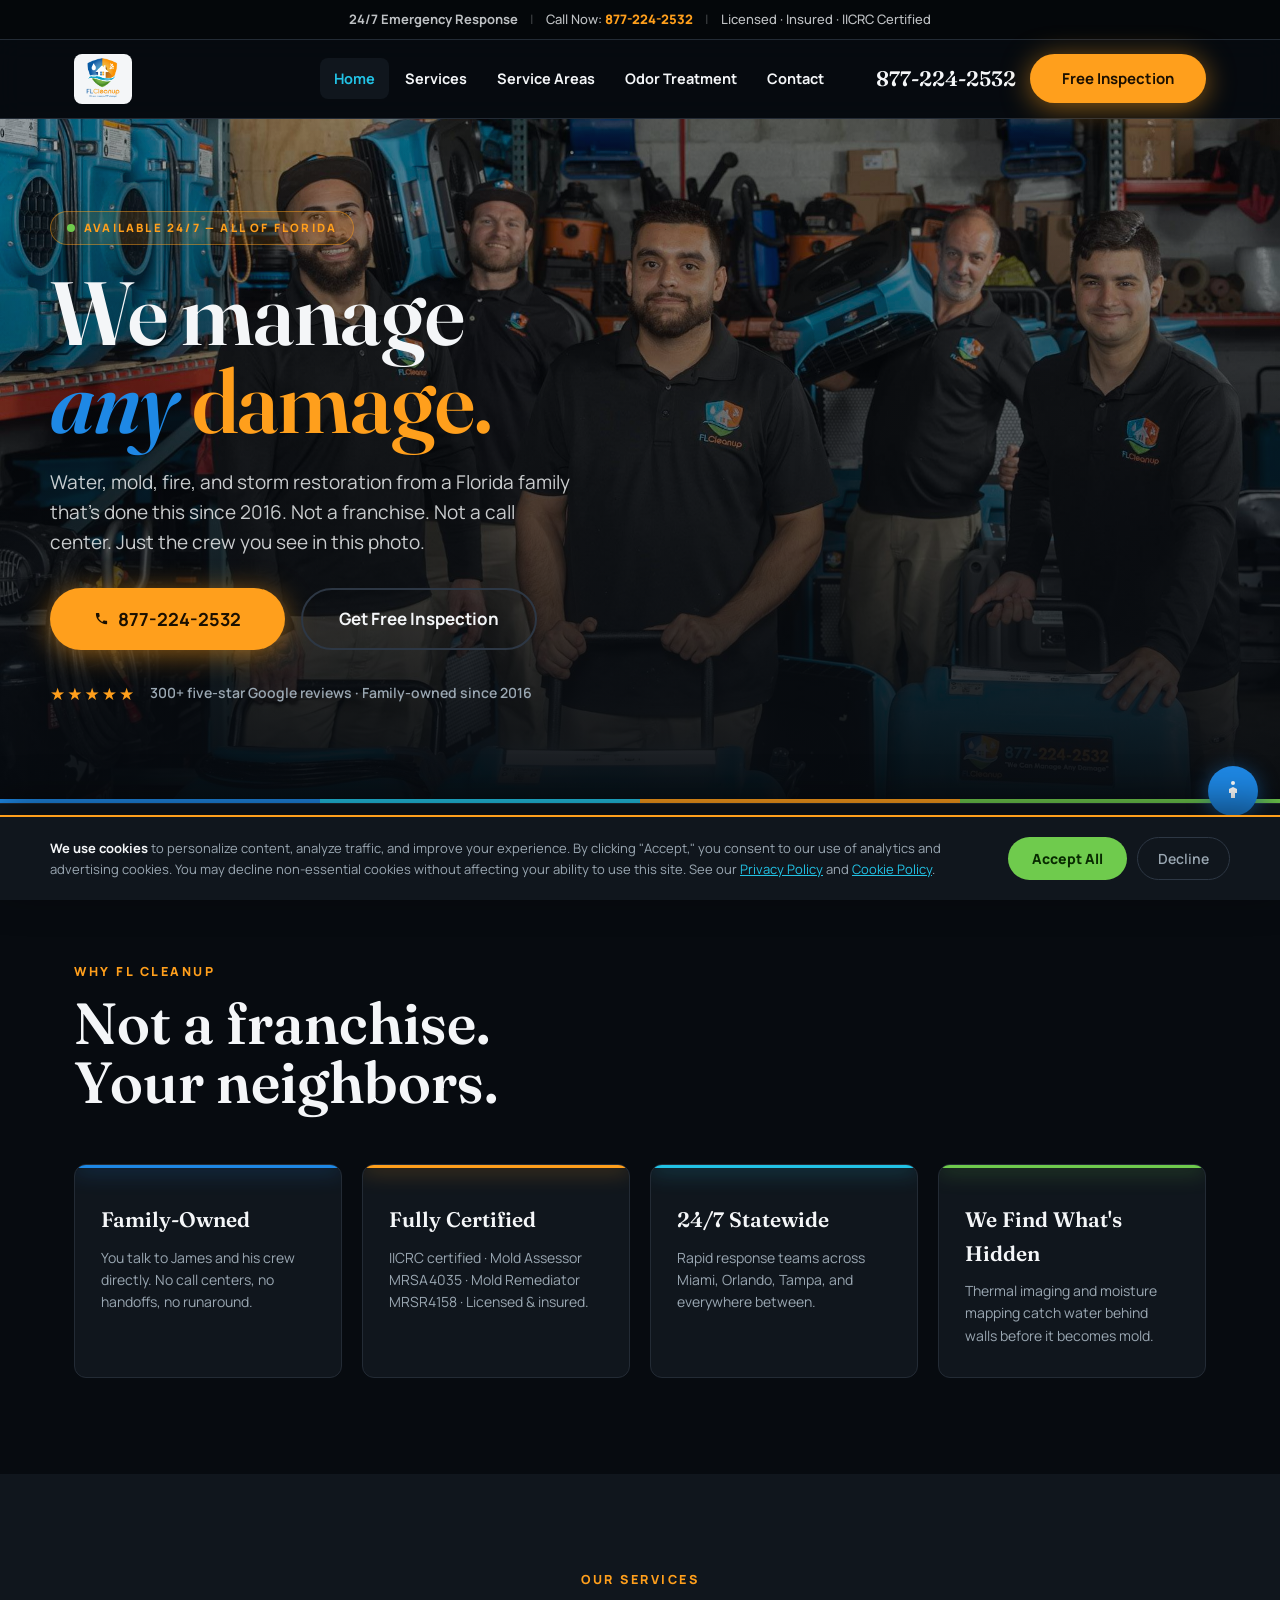
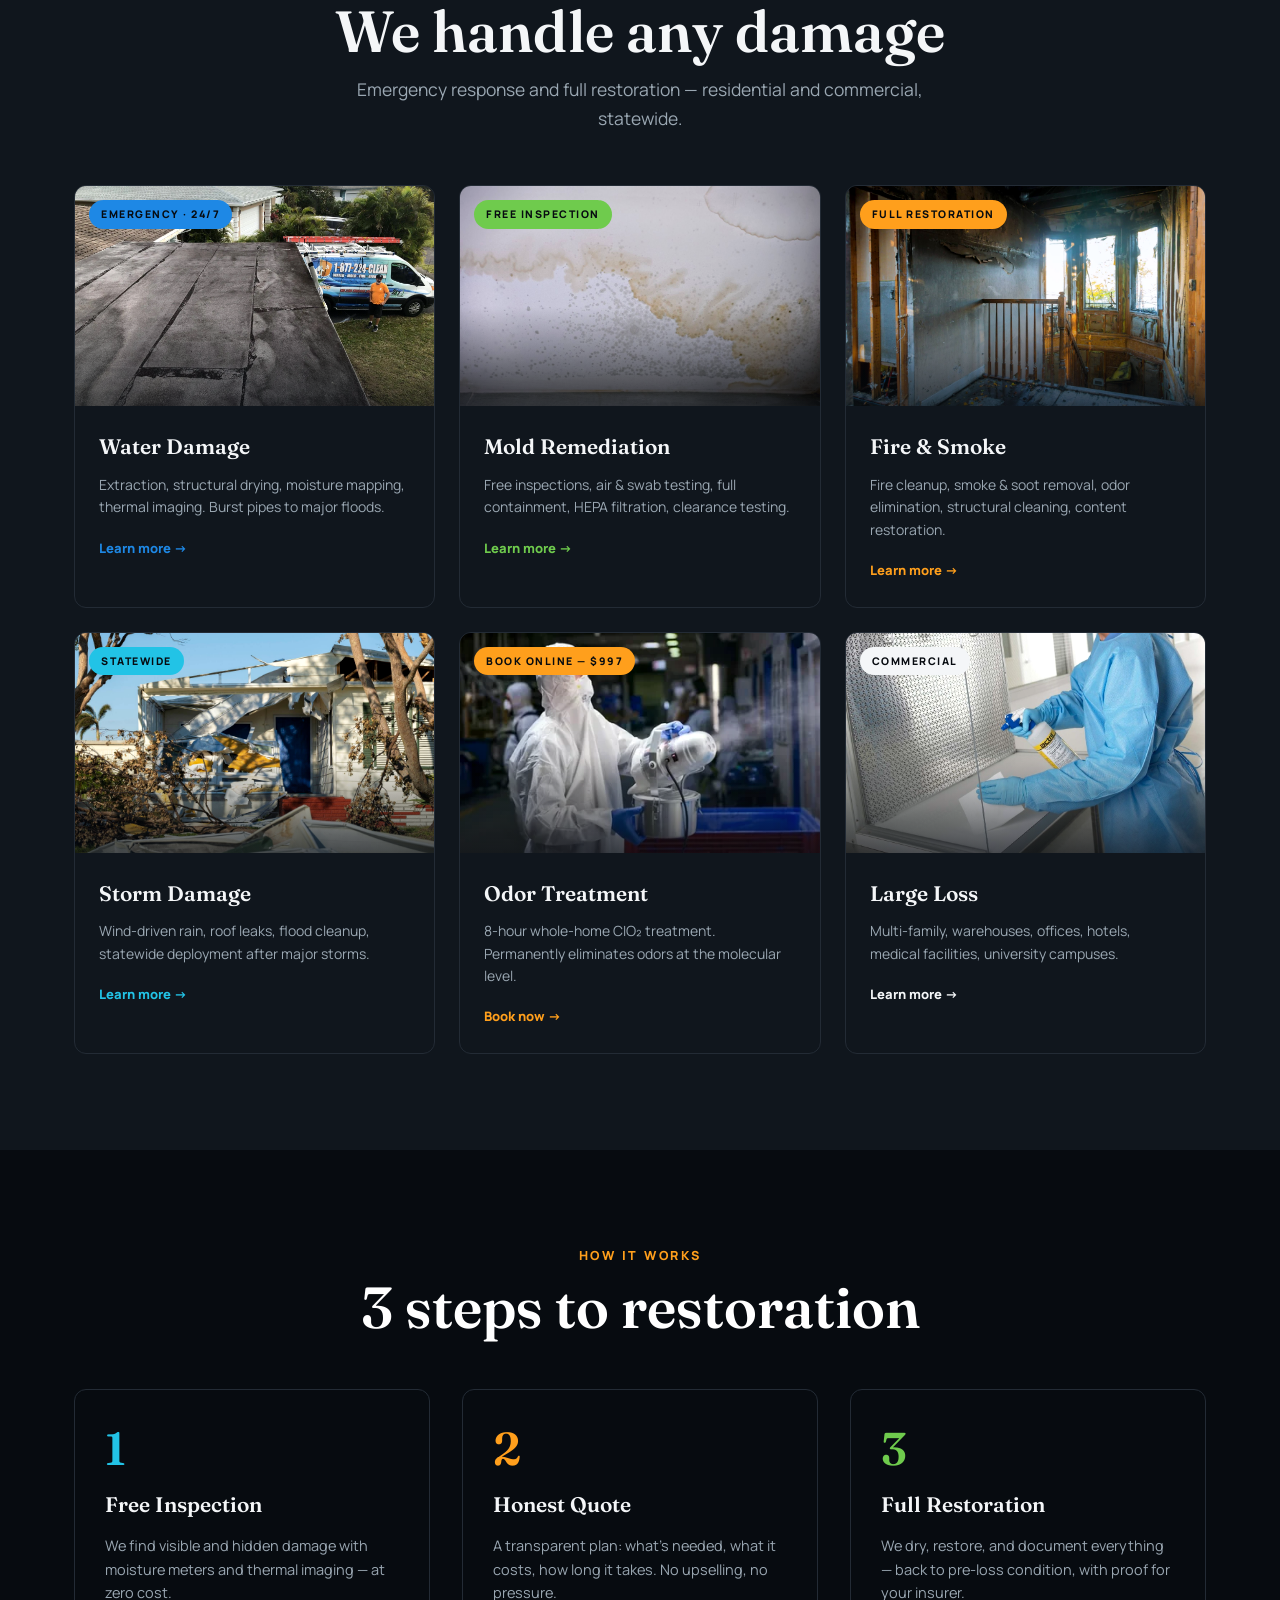
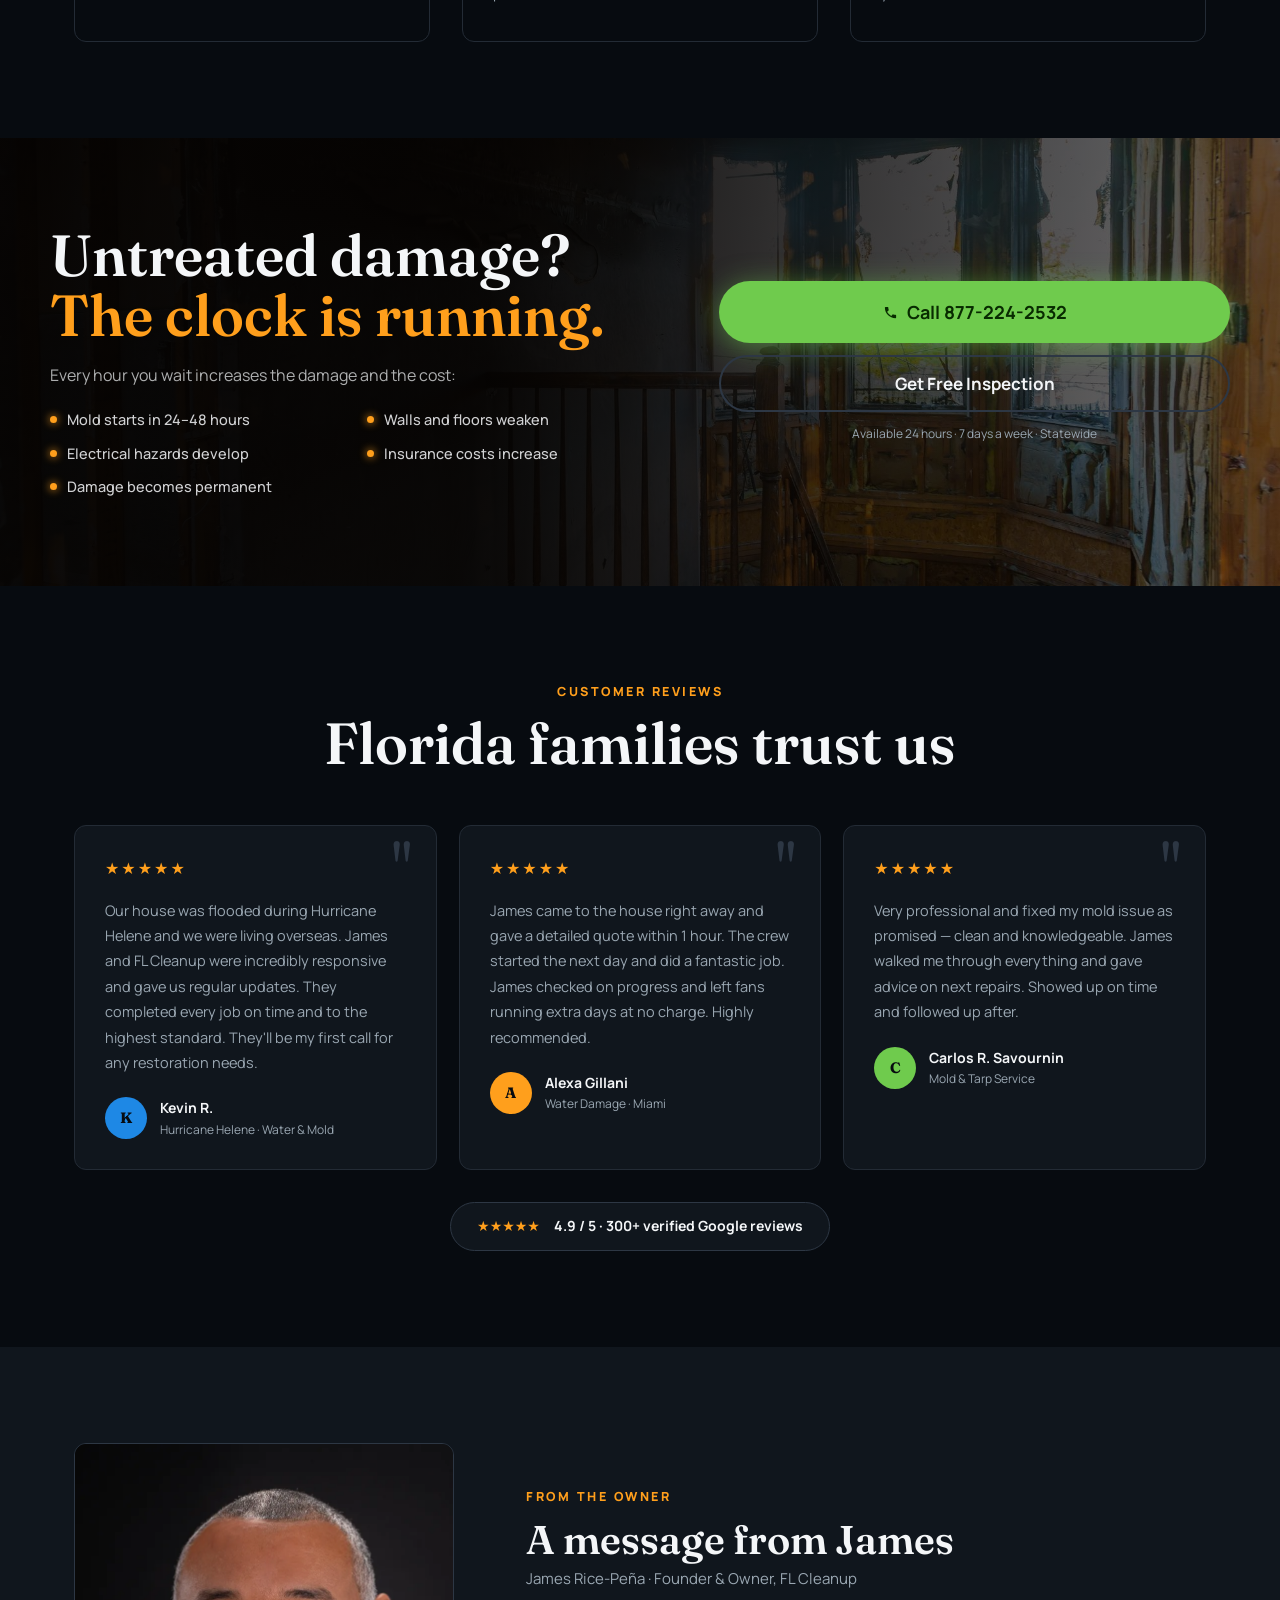
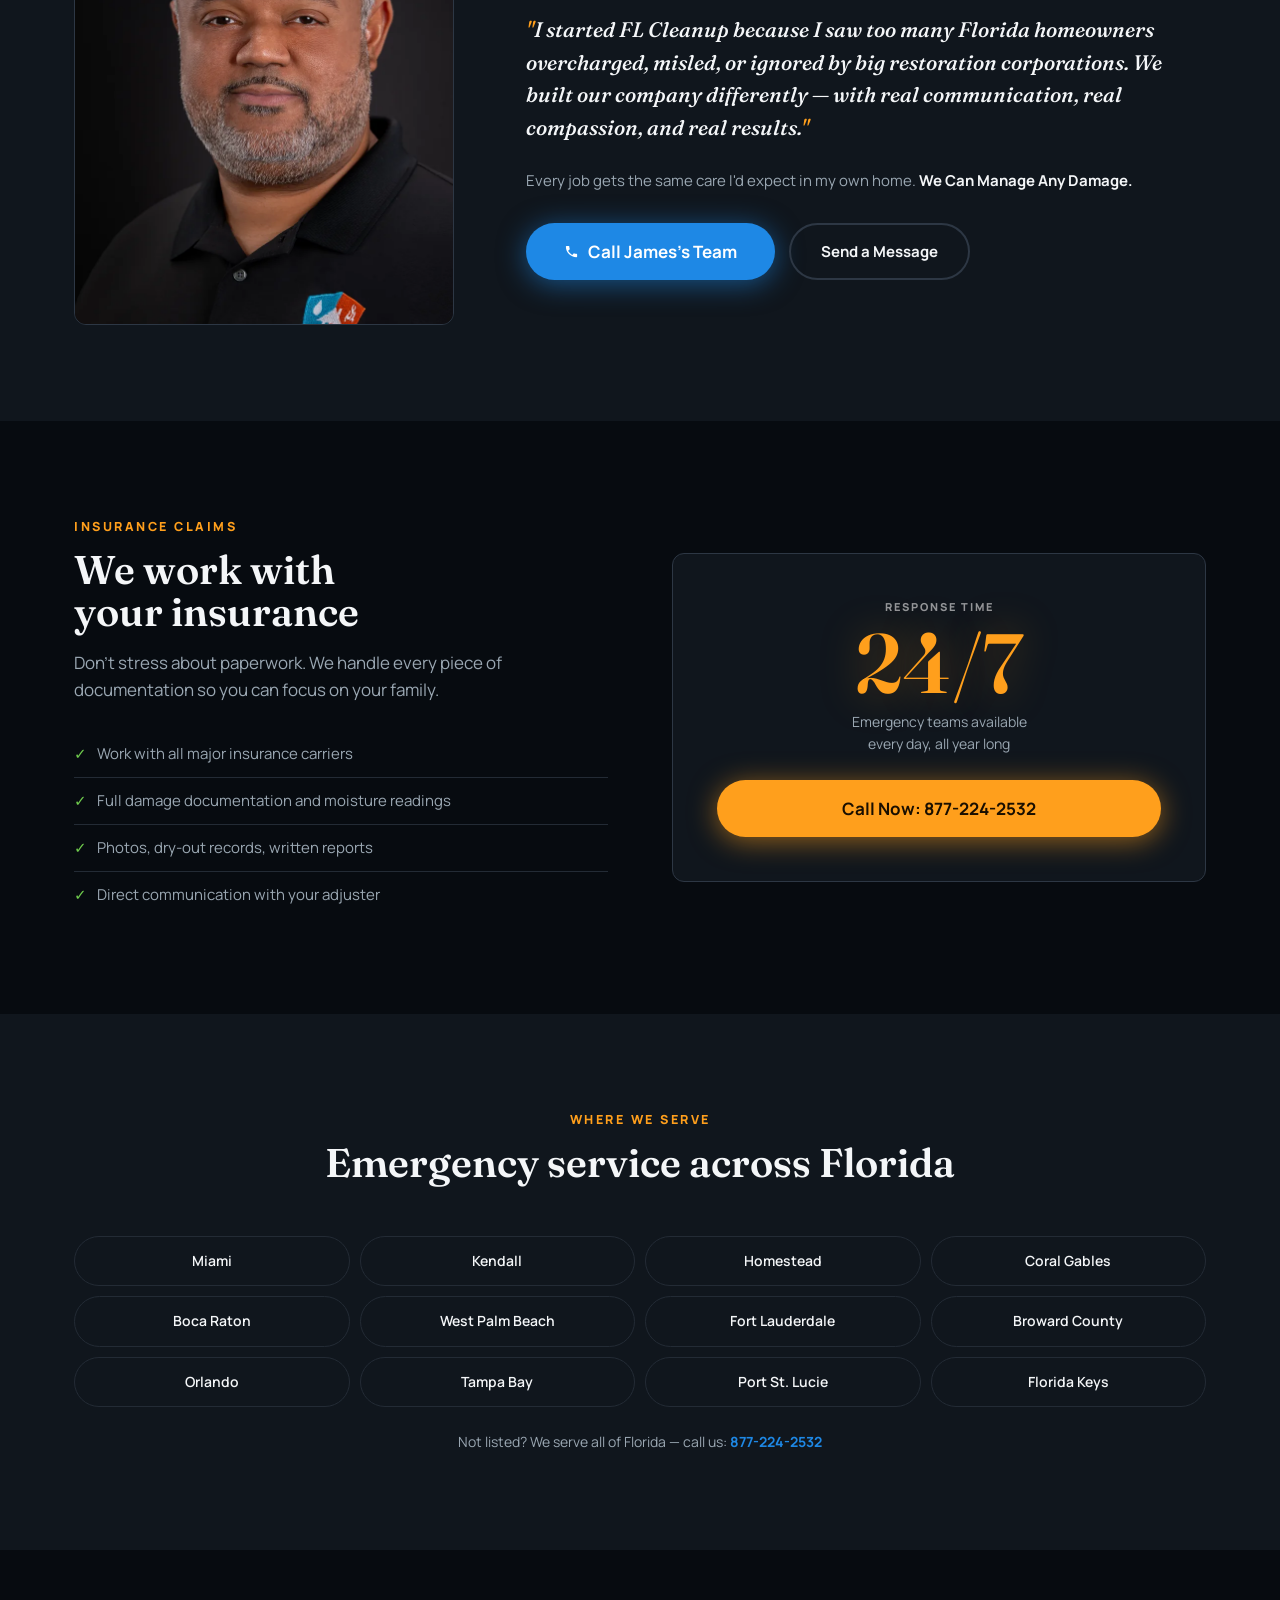
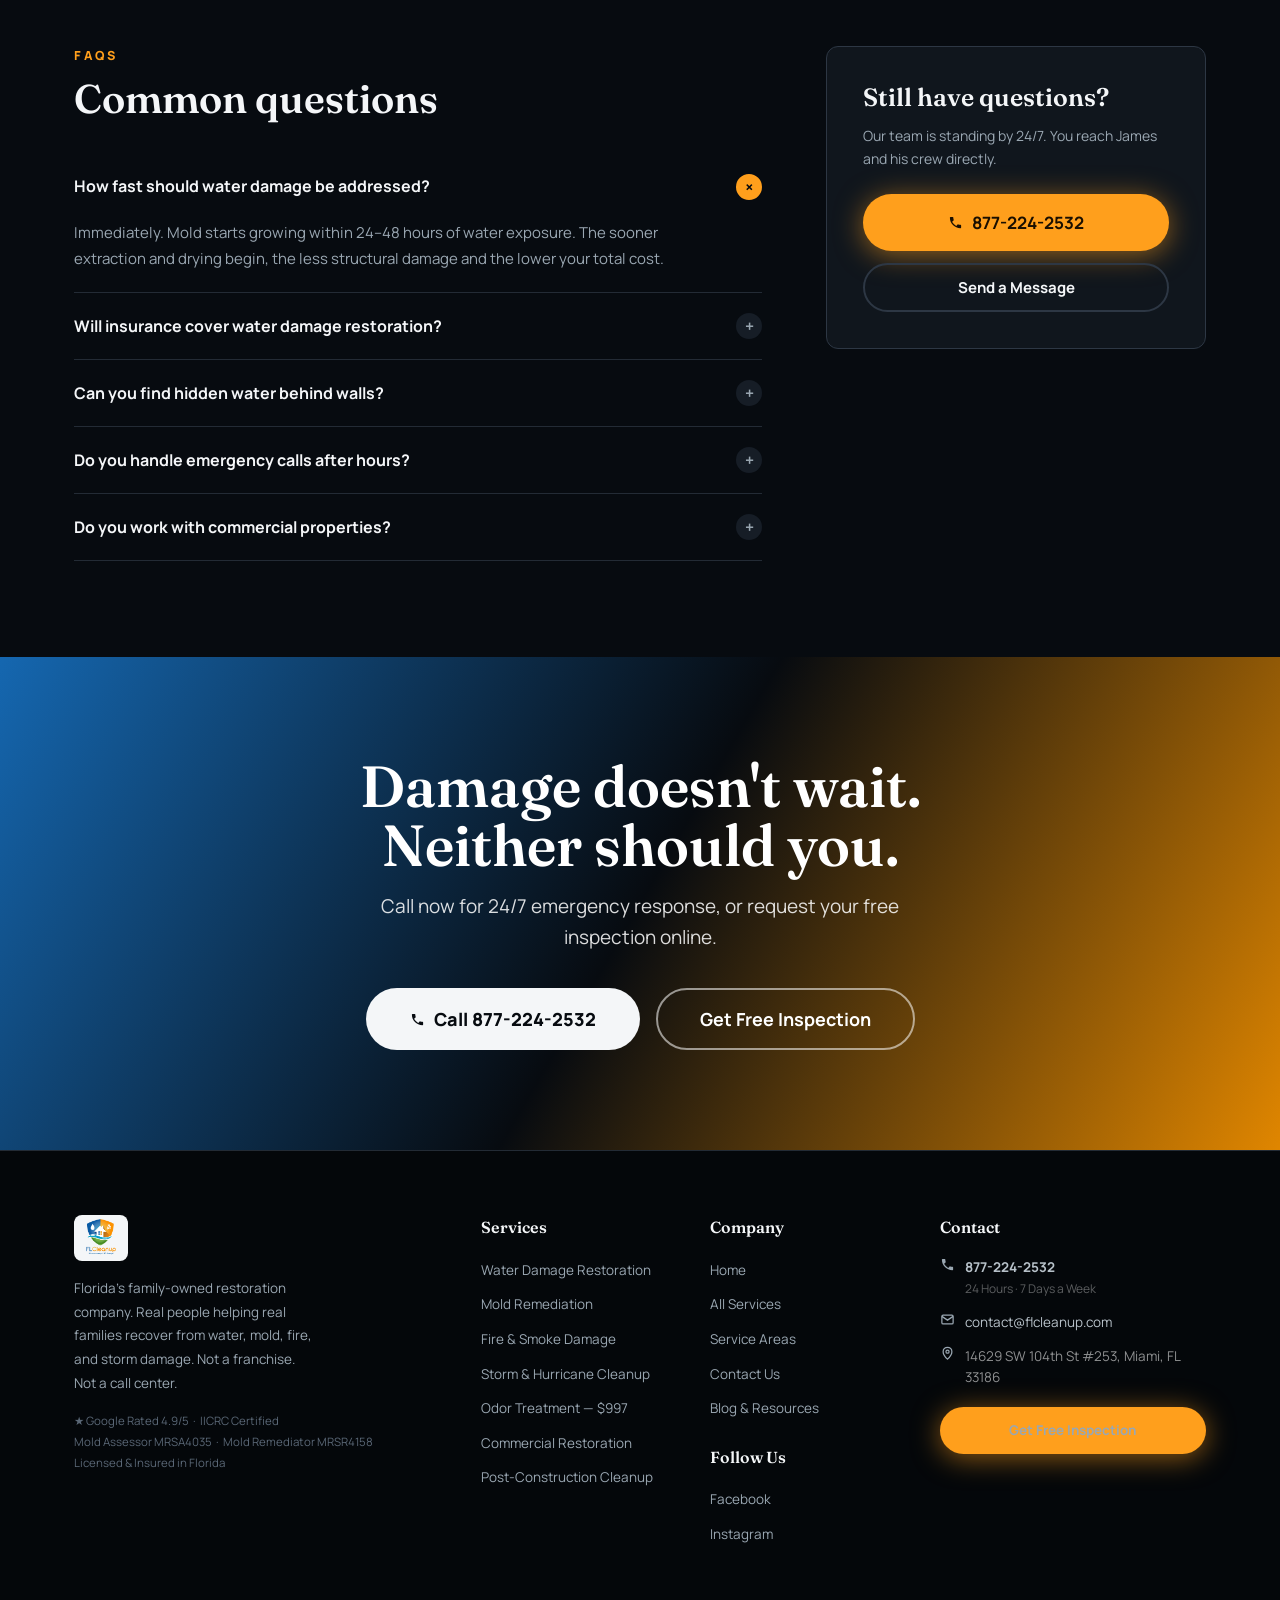
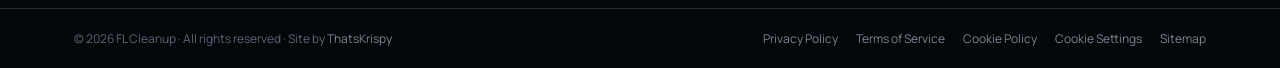
==== commit f3587236: "Footer: update copyright to 2026 and add 'Site by ThatsKrispy' credit site-wide" ====
--- a/index.html
+++ b/index.html
@@ -474,7 +474,7 @@
   </div>
   <div class="footer-bottom">
     <div class="wrap footer-bottom-inner">
-      <span>© 2025 FL Cleanup · All rights reserved</span>
+      <span>© 2026 FL Cleanup · All rights reserved · Site by <a href="https://thatskrispy.com" rel="noopener" target="_blank">ThatsKrispy</a></span>
       <div class="footer-legal">
         <a href="/privacy-policy/">Privacy Policy</a>
         <a href="/terms-of-service/">Terms of Service</a>
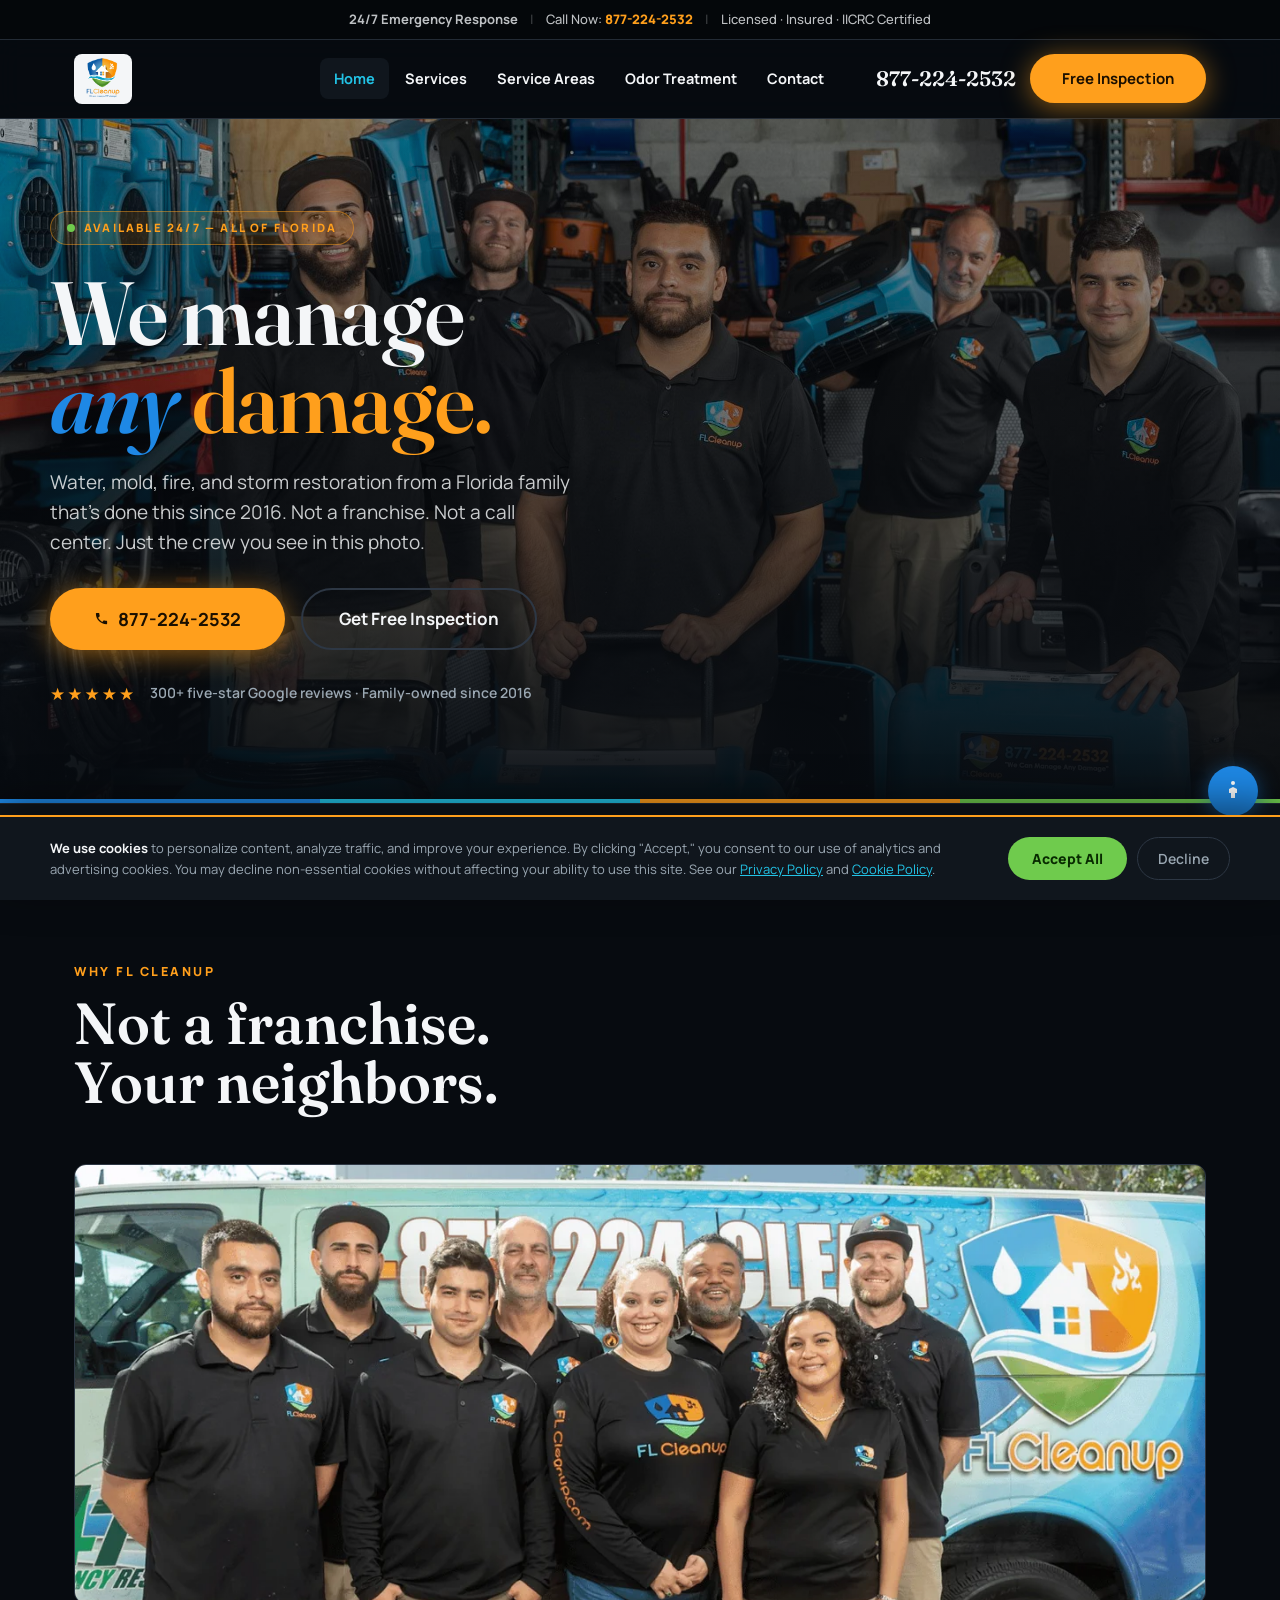
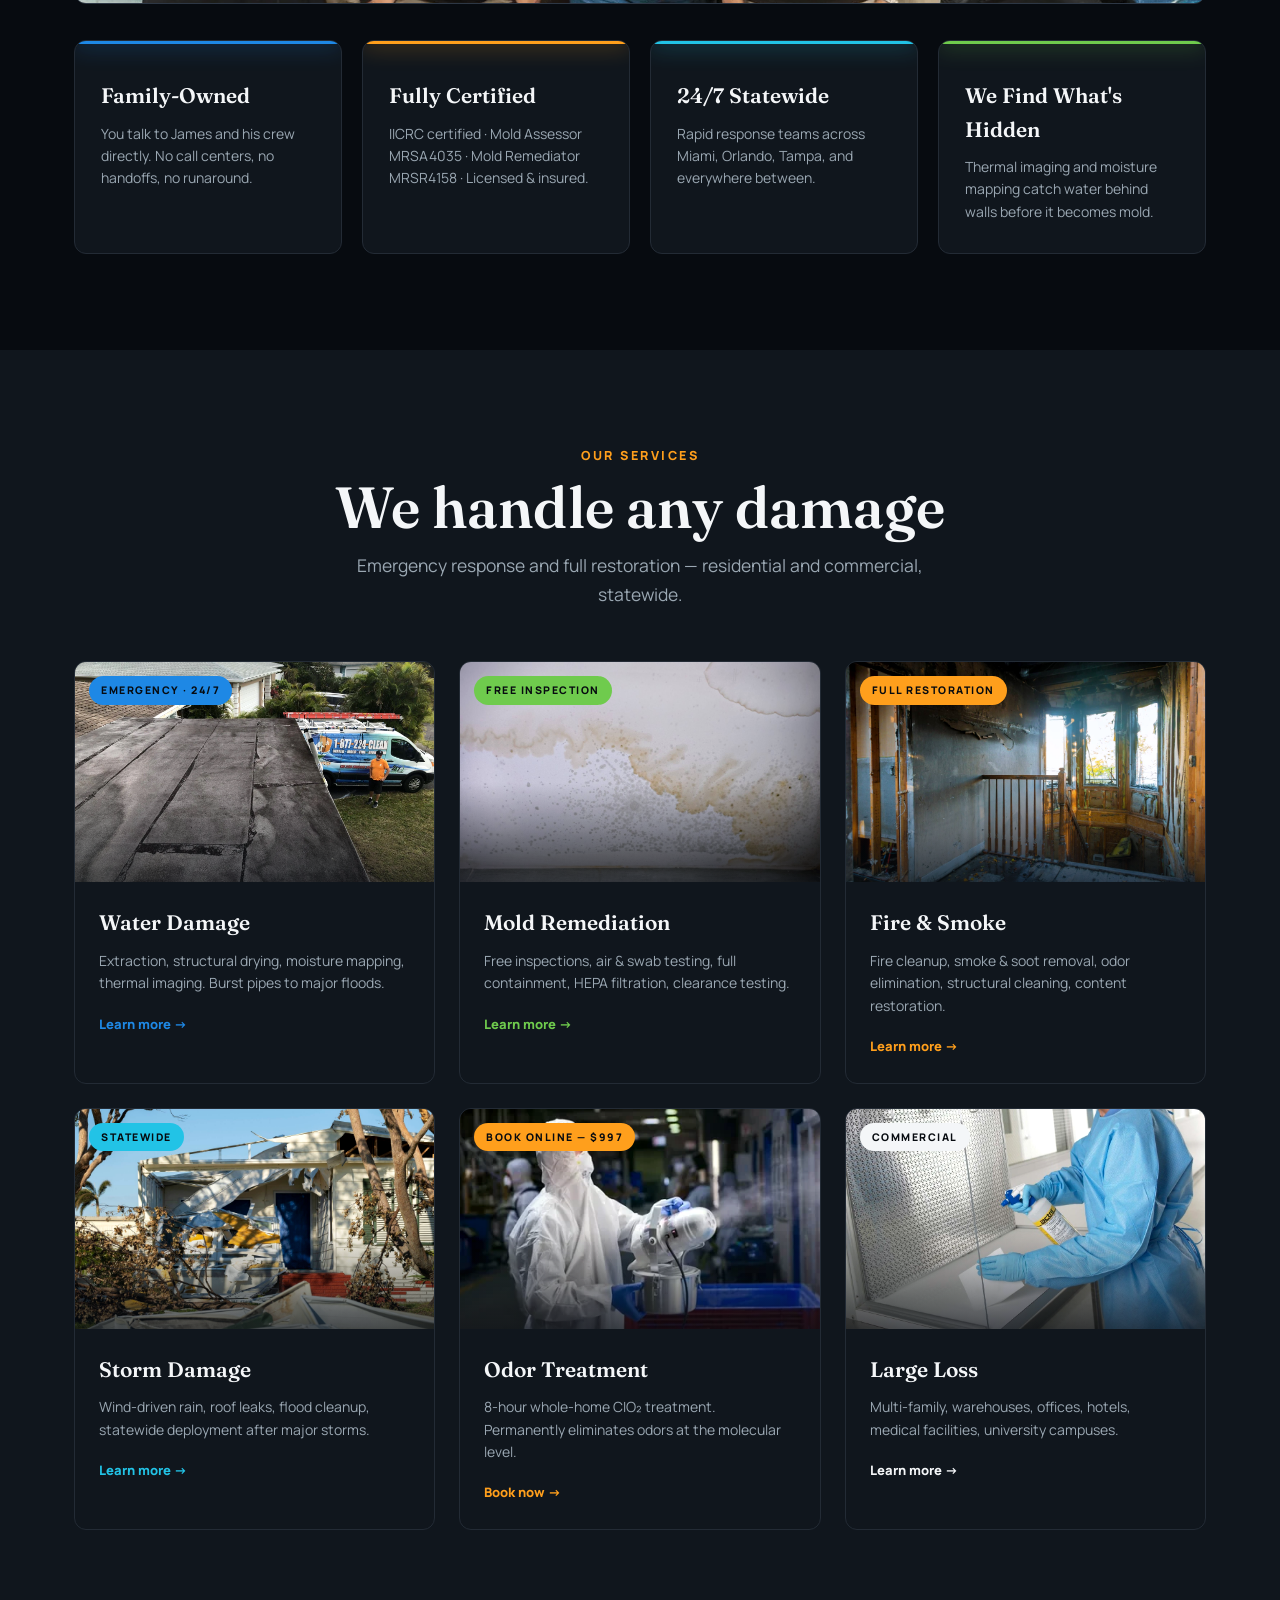
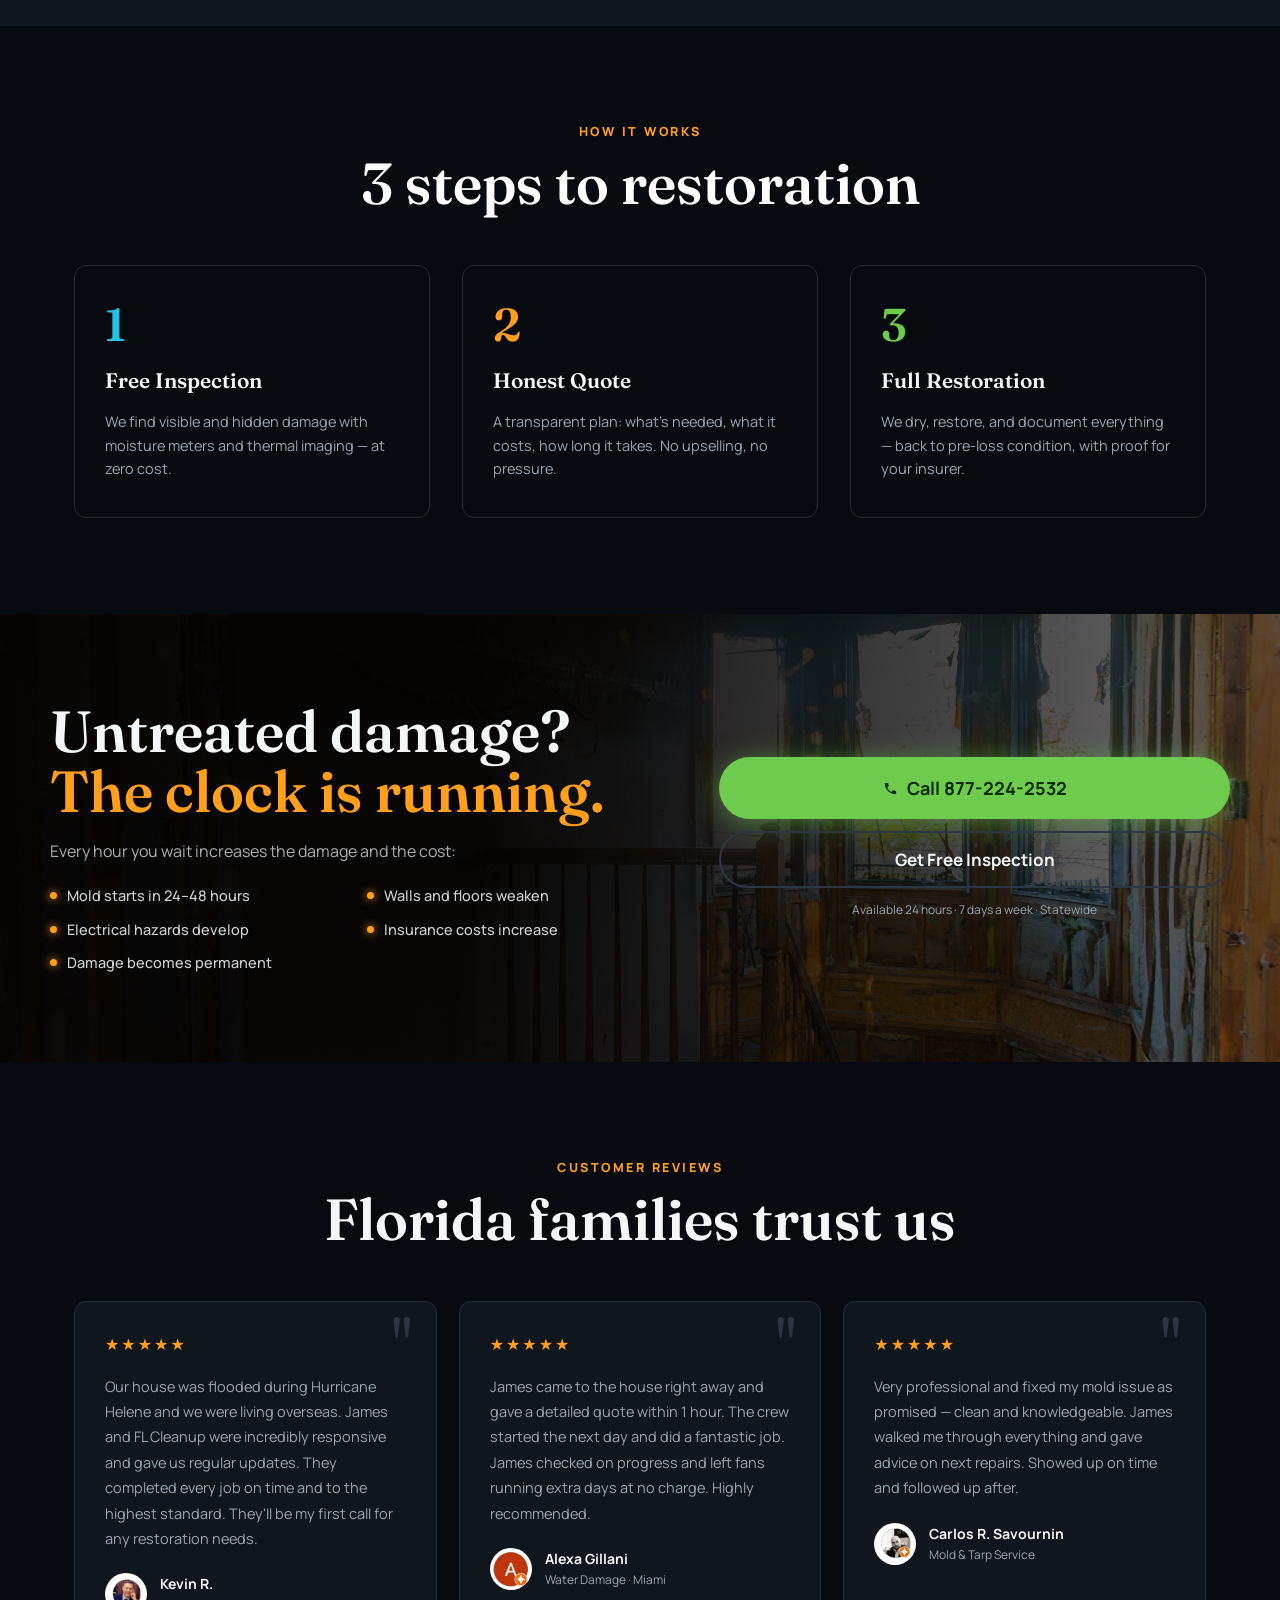
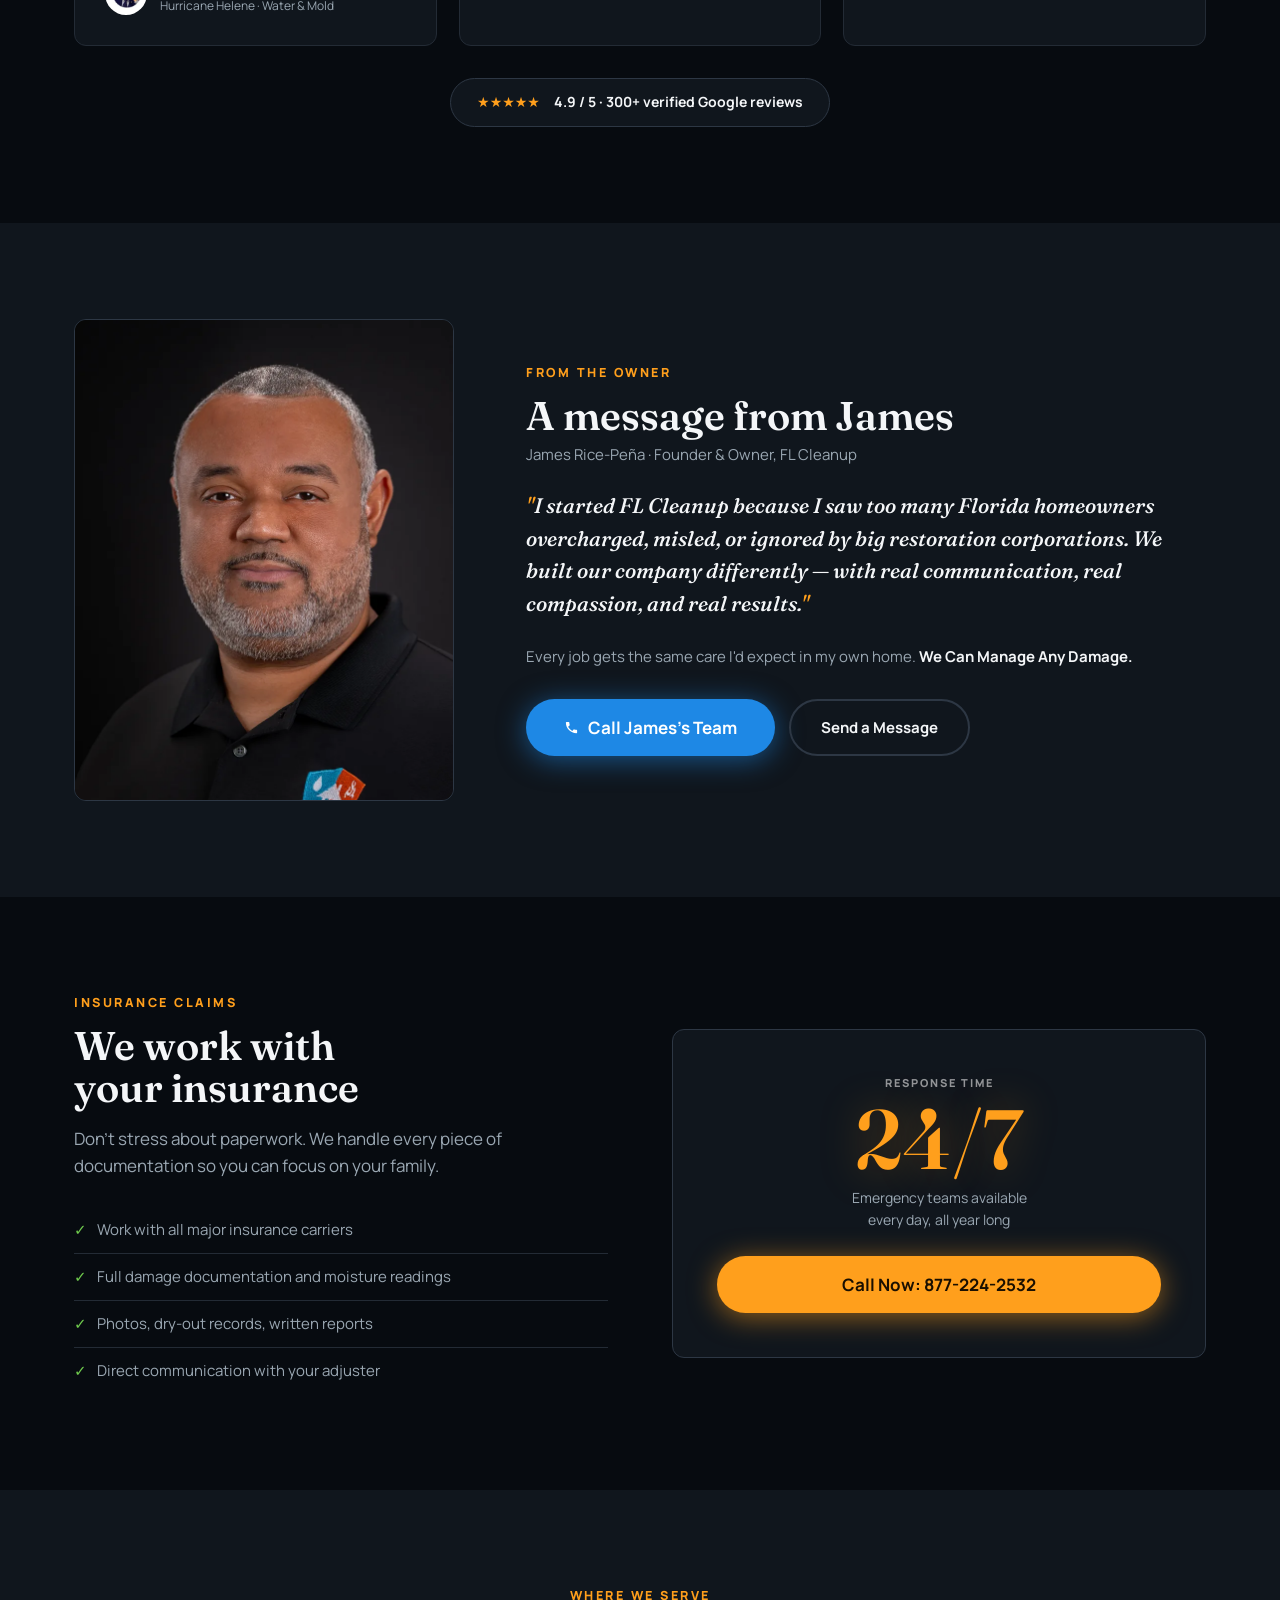
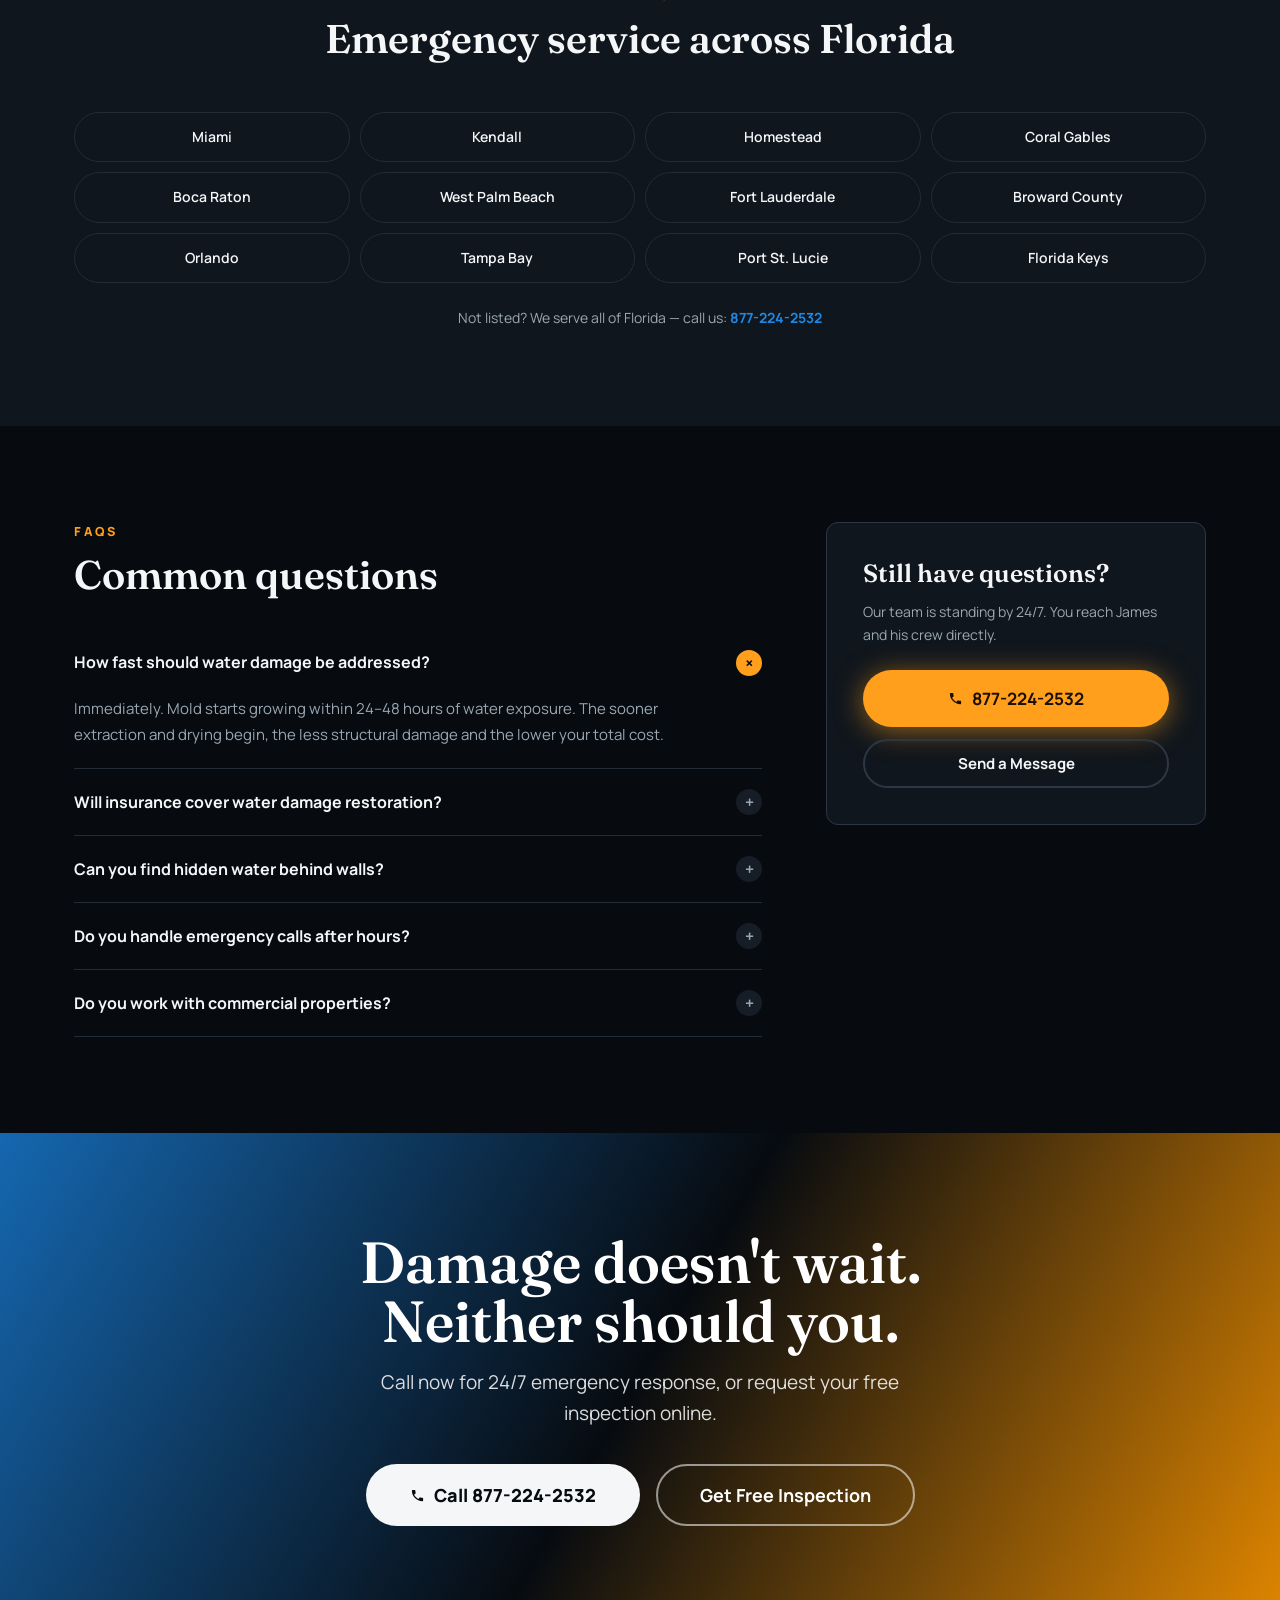
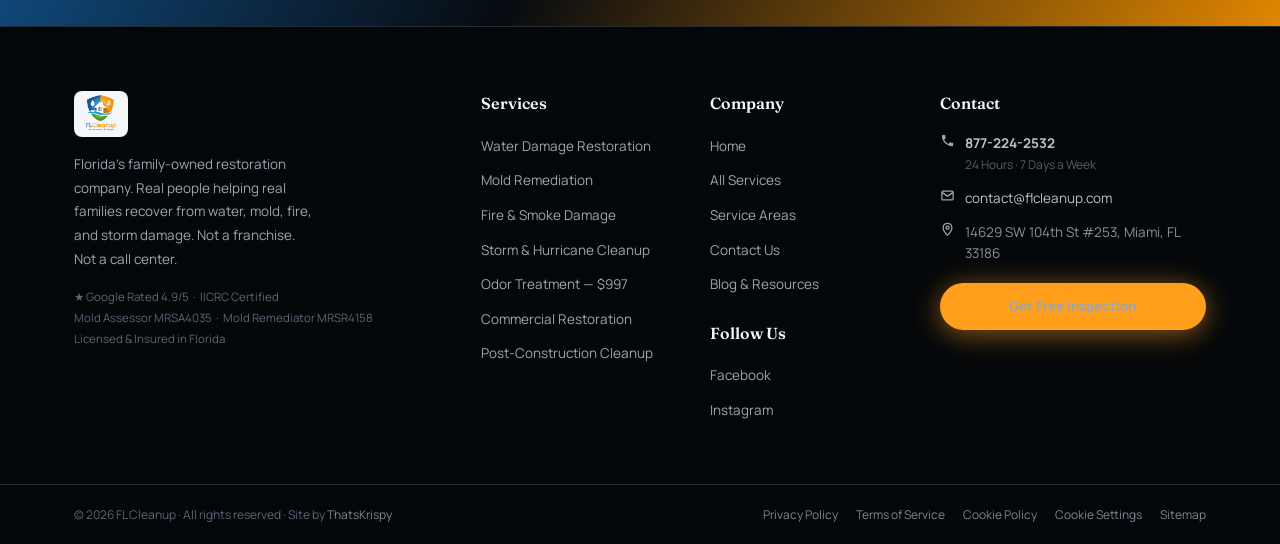
==== commit 7657dd63: "Showcase real team photo on homepage + real customer review avatars" ====
--- a/index.html
+++ b/index.html
@@ -111,6 +111,7 @@
       <p class="eyebrow">Why FL Cleanup</p>
       <h2 class="d2" id="why-h2" style="margin:12px 0 0">Not a franchise.<br>Your neighbors.</h2>
     </div>
+    <img src="/wp-content/uploads/2025/04/flcleanup-team-florida-restoration-crew.webp" alt="The FL Cleanup family-owned restoration team in front of their branded truck in Florida" loading="lazy" width="1280" height="661" style="width:100%;max-height:440px;object-fit:cover;object-position:center 28%;border-radius:var(--r);border:1px solid var(--line2);margin:6px 0 36px">
     <div class="action-grid" role="list" aria-label="Reasons to choose FL Cleanup">
       <div class="action-card c-harbor" role="listitem">
         <h3>Family-Owned</h3>
@@ -274,7 +275,7 @@
         <div class="rv-stars" aria-label="5 out of 5 stars">★★★★★</div>
         <blockquote class="rv-text">Our house was flooded during Hurricane Helene and we were living overseas. James and FL Cleanup were incredibly responsive and gave us regular updates. They completed every job on time and to the highest standard. They'll be my first call for any restoration needs.</blockquote>
         <div class="rv-author">
-          <div class="rv-av" style="background:var(--harbor)" aria-hidden="true">K</div>
+          <div class="rv-av" style="overflow:hidden;background:none" aria-hidden="true"><img src="/wp-content/uploads/2025/03/review-kevin.webp" alt="" width="42" height="42" style="width:100%;height:100%;object-fit:cover"></div>
           <div><div class="rv-name">Kevin R.</div><div class="rv-meta">Hurricane Helene · Water &amp; Mold</div></div>
         </div>
       </article>
@@ -282,7 +283,7 @@
         <div class="rv-stars" aria-label="5 out of 5 stars">★★★★★</div>
         <blockquote class="rv-text">James came to the house right away and gave a detailed quote within 1 hour. The crew started the next day and did a fantastic job. James checked on progress and left fans running extra days at no charge. Highly recommended.</blockquote>
         <div class="rv-author">
-          <div class="rv-av" style="background:var(--blaze)" aria-hidden="true">A</div>
+          <div class="rv-av" style="overflow:hidden;background:none" aria-hidden="true"><img src="/wp-content/uploads/2026/01/review-alexa.webp" alt="" width="42" height="42" style="width:100%;height:100%;object-fit:cover"></div>
           <div><div class="rv-name">Alexa Gillani</div><div class="rv-meta">Water Damage · Miami</div></div>
         </div>
       </article>
@@ -290,7 +291,7 @@
         <div class="rv-stars" aria-label="5 out of 5 stars">★★★★★</div>
         <blockquote class="rv-text">Very professional and fixed my mold issue as promised — clean and knowledgeable. James walked me through everything and gave advice on next repairs. Showed up on time and followed up after.</blockquote>
         <div class="rv-author">
-          <div class="rv-av" style="background:var(--palm)" aria-hidden="true">C</div>
+          <div class="rv-av" style="overflow:hidden;background:none" aria-hidden="true"><img src="/wp-content/uploads/2026/01/review-carlos.webp" alt="" width="42" height="42" style="width:100%;height:100%;object-fit:cover"></div>
           <div><div class="rv-name">Carlos R. Savournin</div><div class="rv-meta">Mold &amp; Tarp Service</div></div>
         </div>
       </article>
@@ -474,7 +475,7 @@
   </div>
   <div class="footer-bottom">
     <div class="wrap footer-bottom-inner">
-      <span>© 2026 FL Cleanup · All rights reserved · Site by <a href="https://thatskrispy.com" rel="noopener" target="_blank">ThatsKrispy</a></span>
+      <span>© <span id="footer-year">2026</span> FL Cleanup · All rights reserved · Site by <a href="https://thatskrispy.com" rel="noopener" target="_blank">ThatsKrispy</a></span>
       <div class="footer-legal">
         <a href="/privacy-policy/">Privacy Policy</a>
         <a href="/terms-of-service/">Terms of Service</a>
--- a/assets/css/main.css
+++ b/assets/css/main.css
@@ -38,7 +38,7 @@
    ================================================================ */
 
 *,*::before,*::after{box-sizing:border-box;margin:0;padding:0}
-html{font-size:16px;scroll-behavior:smooth;-webkit-text-size-adjust:100%}
+html{font-size:16px;scroll-behavior:smooth;-webkit-text-size-adjust:100%;overflow-x:clip}
 body{font-family:'Manrope',system-ui,sans-serif;color:#F4F6F8;background:#070B10;line-height:1.6;-webkit-font-smoothing:antialiased}
 img{display:block;max-width:100%;height:auto}
 a{color:inherit;text-decoration:none}
@@ -322,10 +322,10 @@
 .footer-bottom-inner{display:flex;align-items:center;justify-content:space-between;gap:14px;flex-wrap:wrap;font-size:12px;color:#5A6776}
 .footer-bottom-inner a{color:#7A8794}
 .footer-bottom-inner a:hover{color:var(--blaze)}
-.footer-legal{display:flex;gap:18px}
+.footer-legal{display:flex;flex-wrap:wrap;gap:10px 18px}
 
 /* STICKY MOBILE CALL */
-.sticky-call{display:none;position:fixed;bottom:18px;left:50%;transform:translateX(-50%);z-index:8000;background:var(--palm);color:#082B00;font-family:'Fraunces',serif;font-size:17px;font-weight:600;padding:15px 38px;border-radius:100px;box-shadow:0 8px 32px rgba(111,203,77,.5);white-space:nowrap}
+.sticky-call{display:none;position:fixed;bottom:18px;left:50%;transform:translateX(-50%);z-index:8000;background:var(--palm);color:#082B00;font-family:'Fraunces',serif;font-size:17px;font-weight:600;padding:15px 38px;border-radius:100px;box-shadow:0 8px 32px rgba(111,203,77,.5);white-space:nowrap;max-width:calc(100vw - 24px)}
 .sticky-call:hover{background:#82D862}
 
 /* .reveal — kept as a no-op visibility marker only. No JS-controlled
@@ -367,6 +367,7 @@
   .fg-row{grid-template-columns:1fr}
   .check-grid{grid-template-columns:1fr}
   .consent-inner{flex-direction:column;align-items:flex-start}
+  .site-footer{padding-bottom:84px}
 }
 @media(max-width:480px){
   .action-grid{grid-template-columns:1fr}
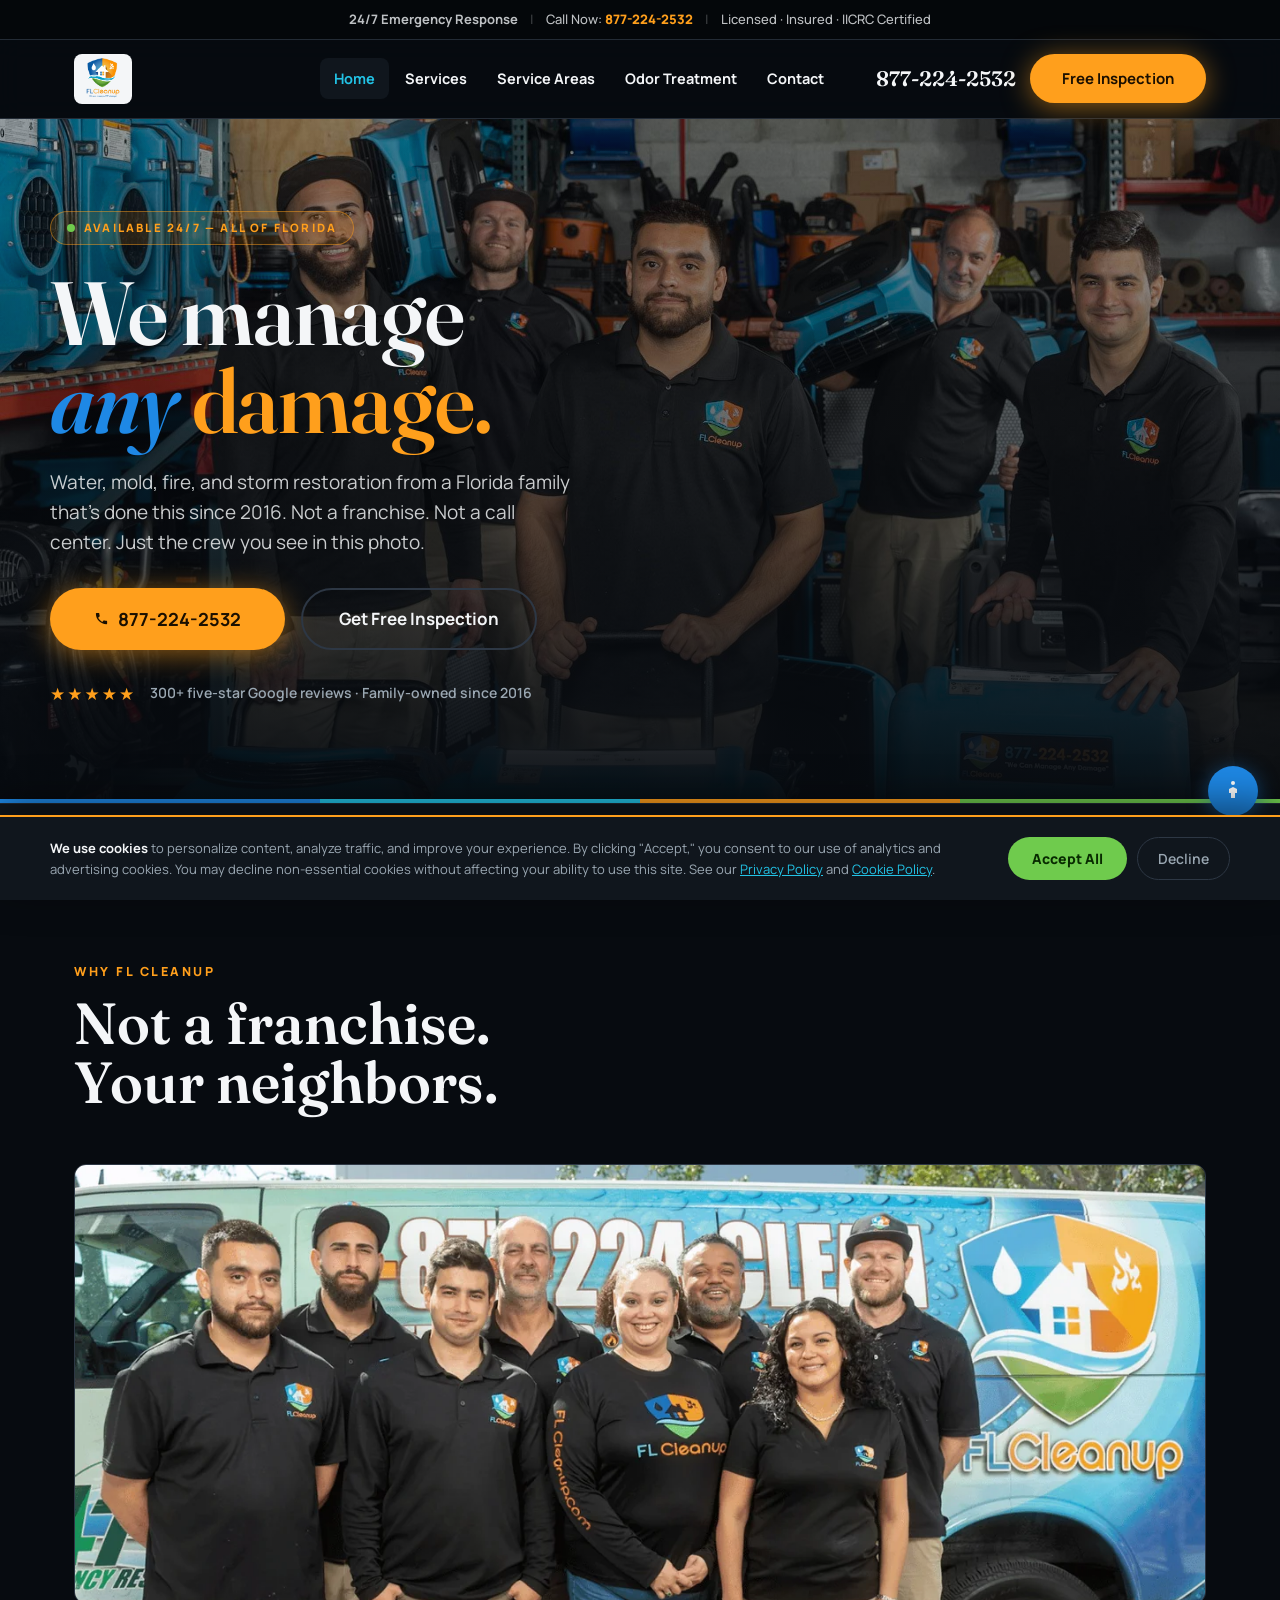
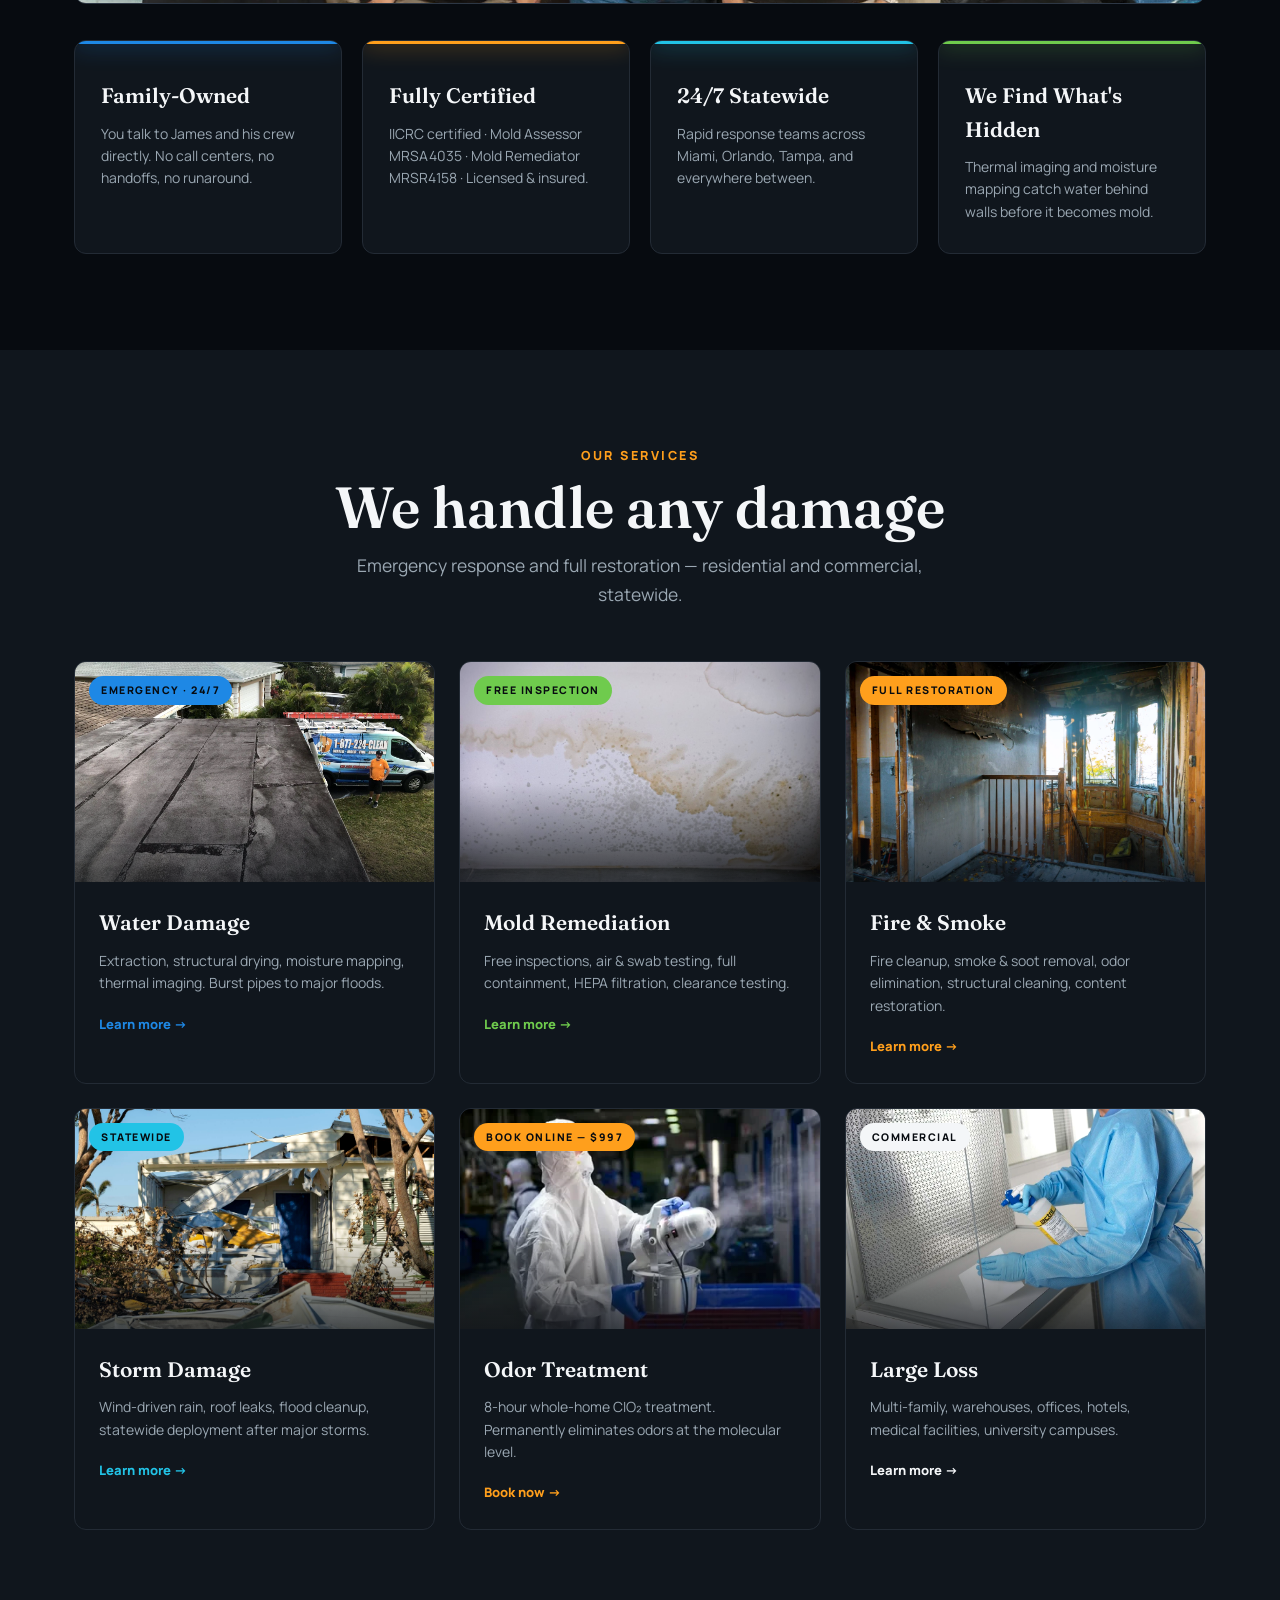
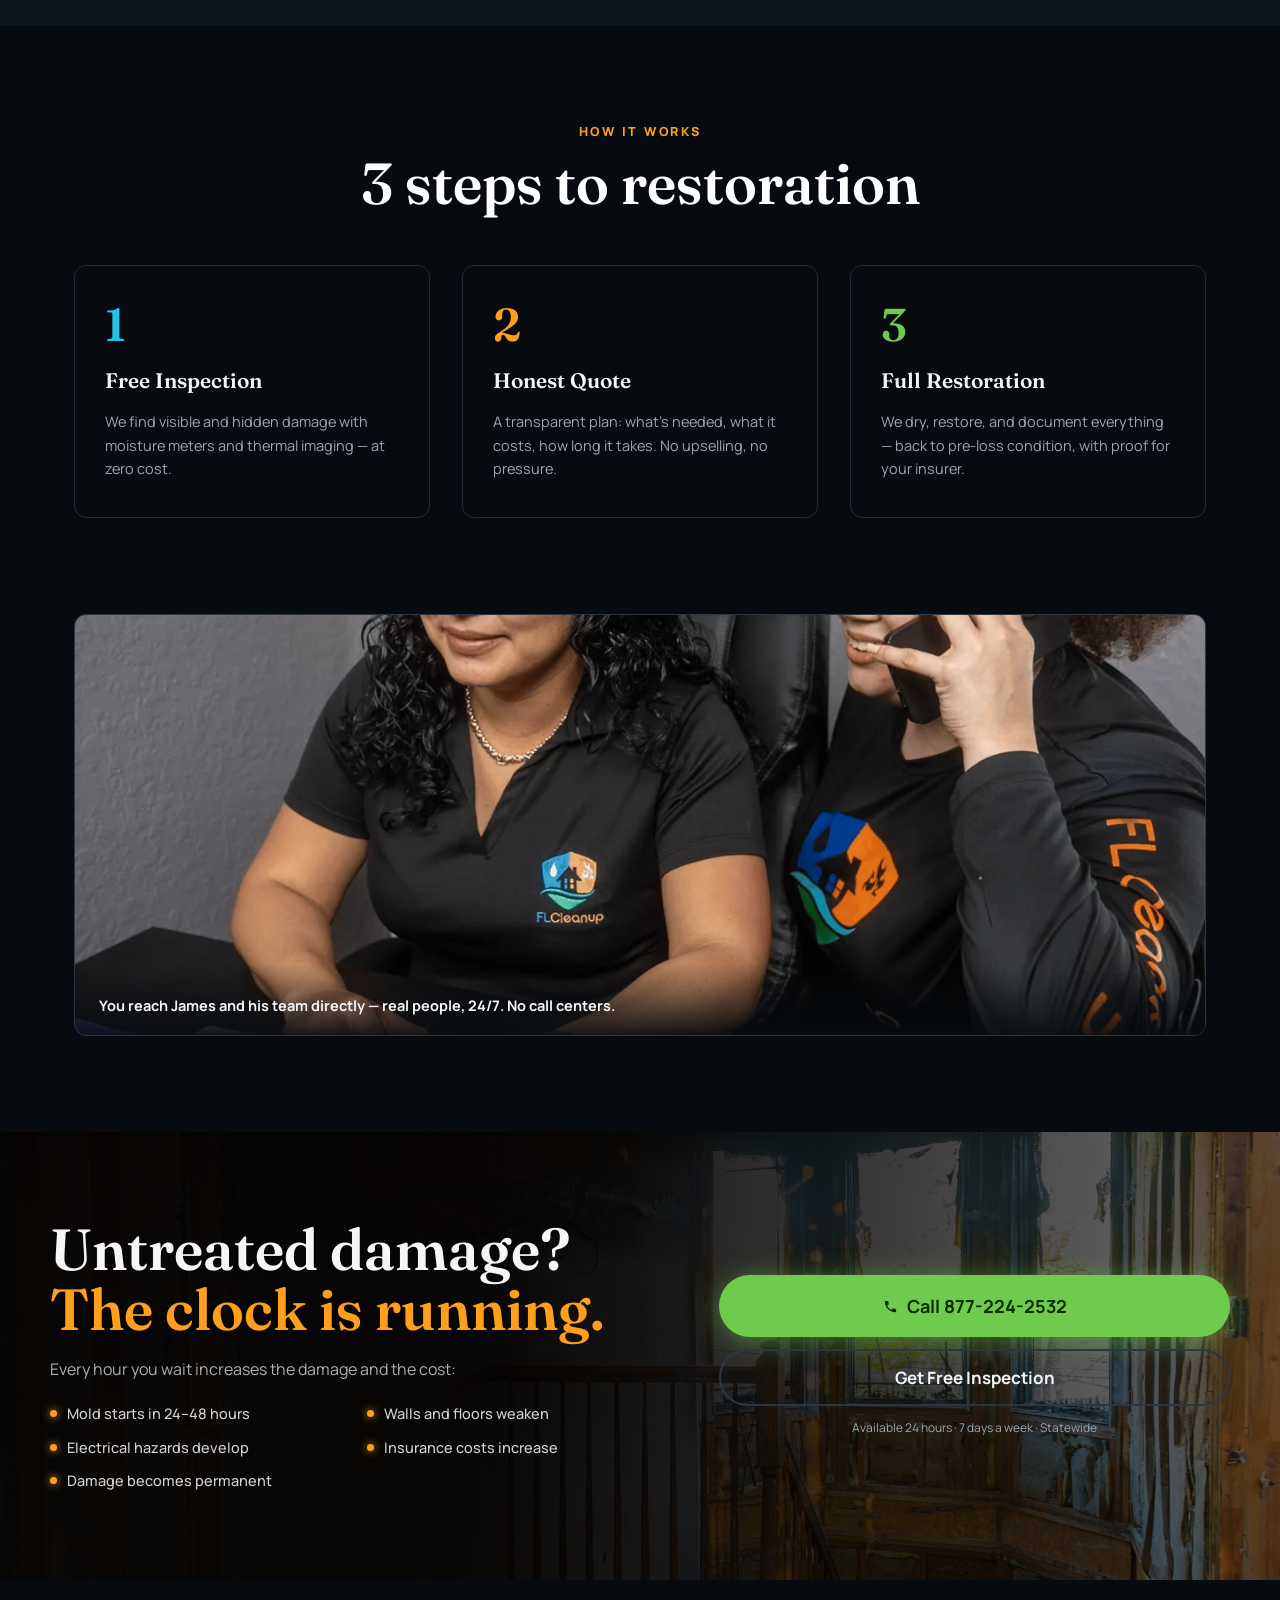
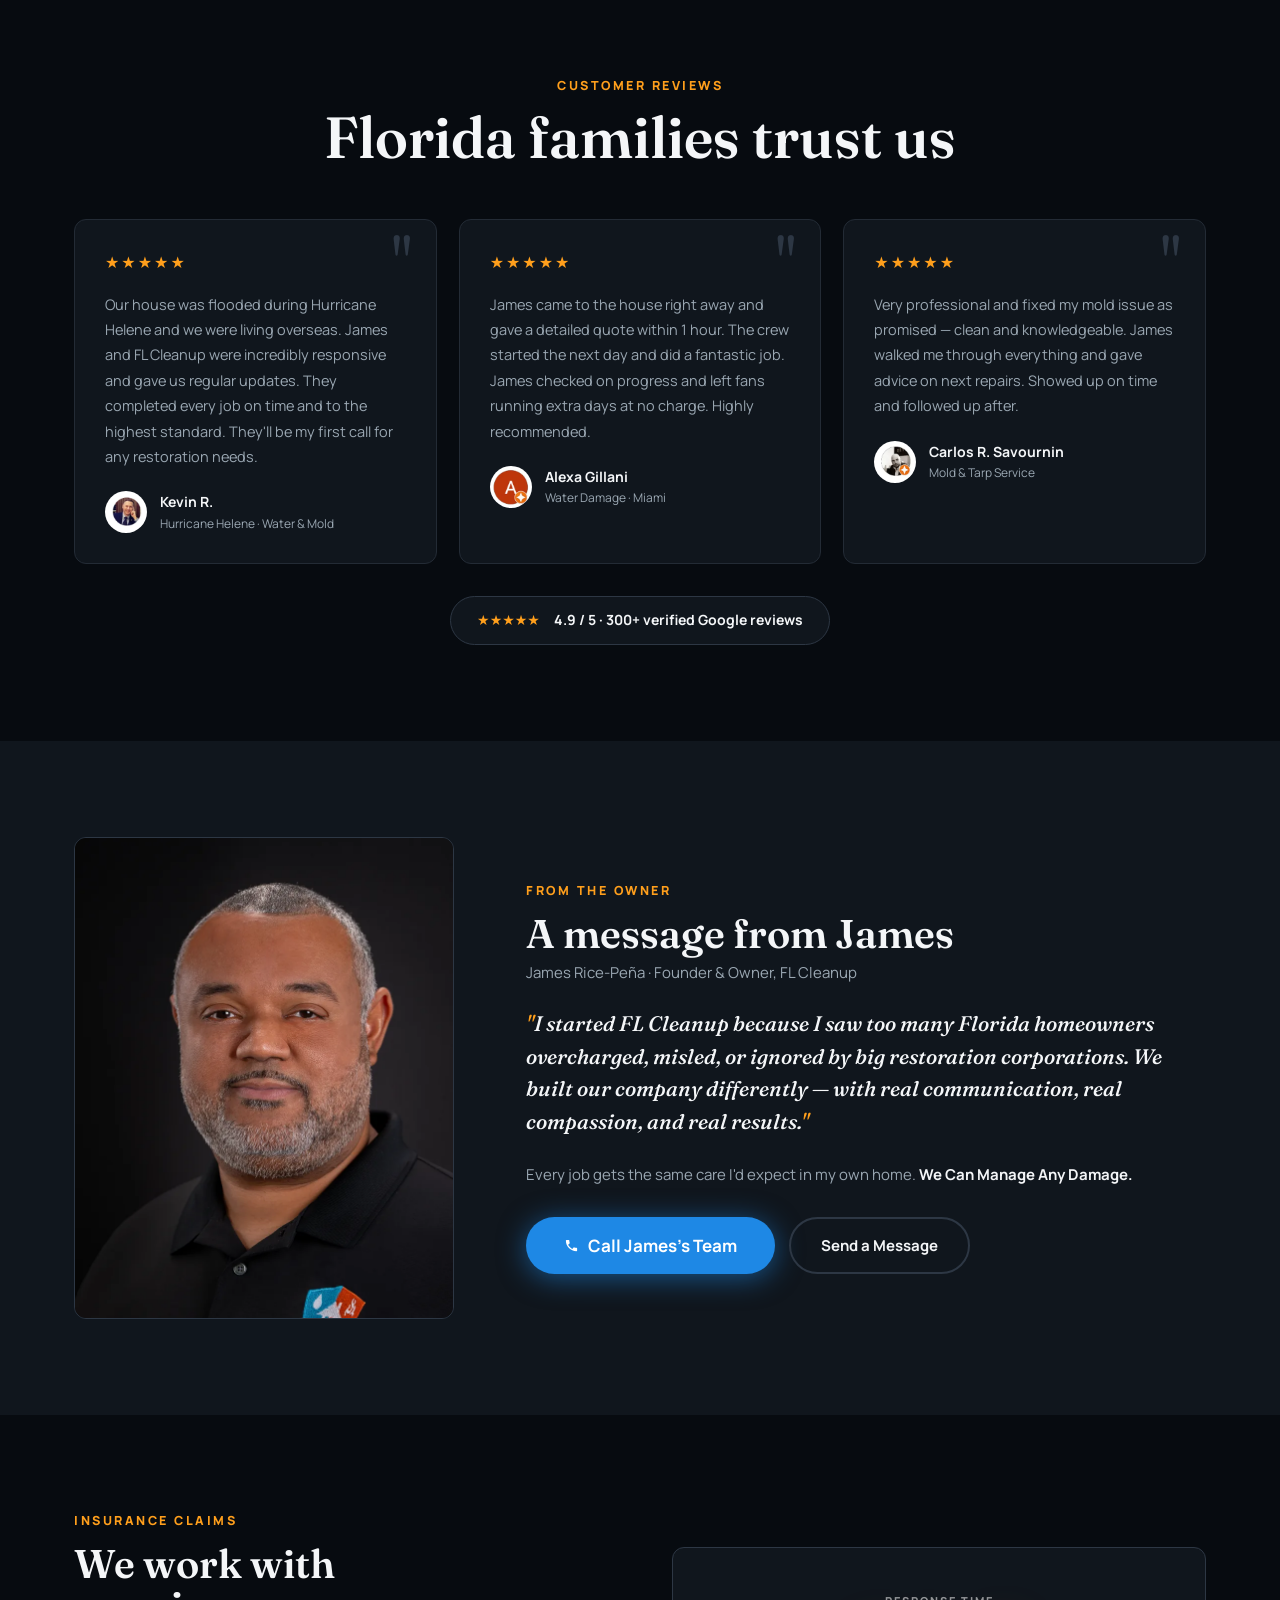
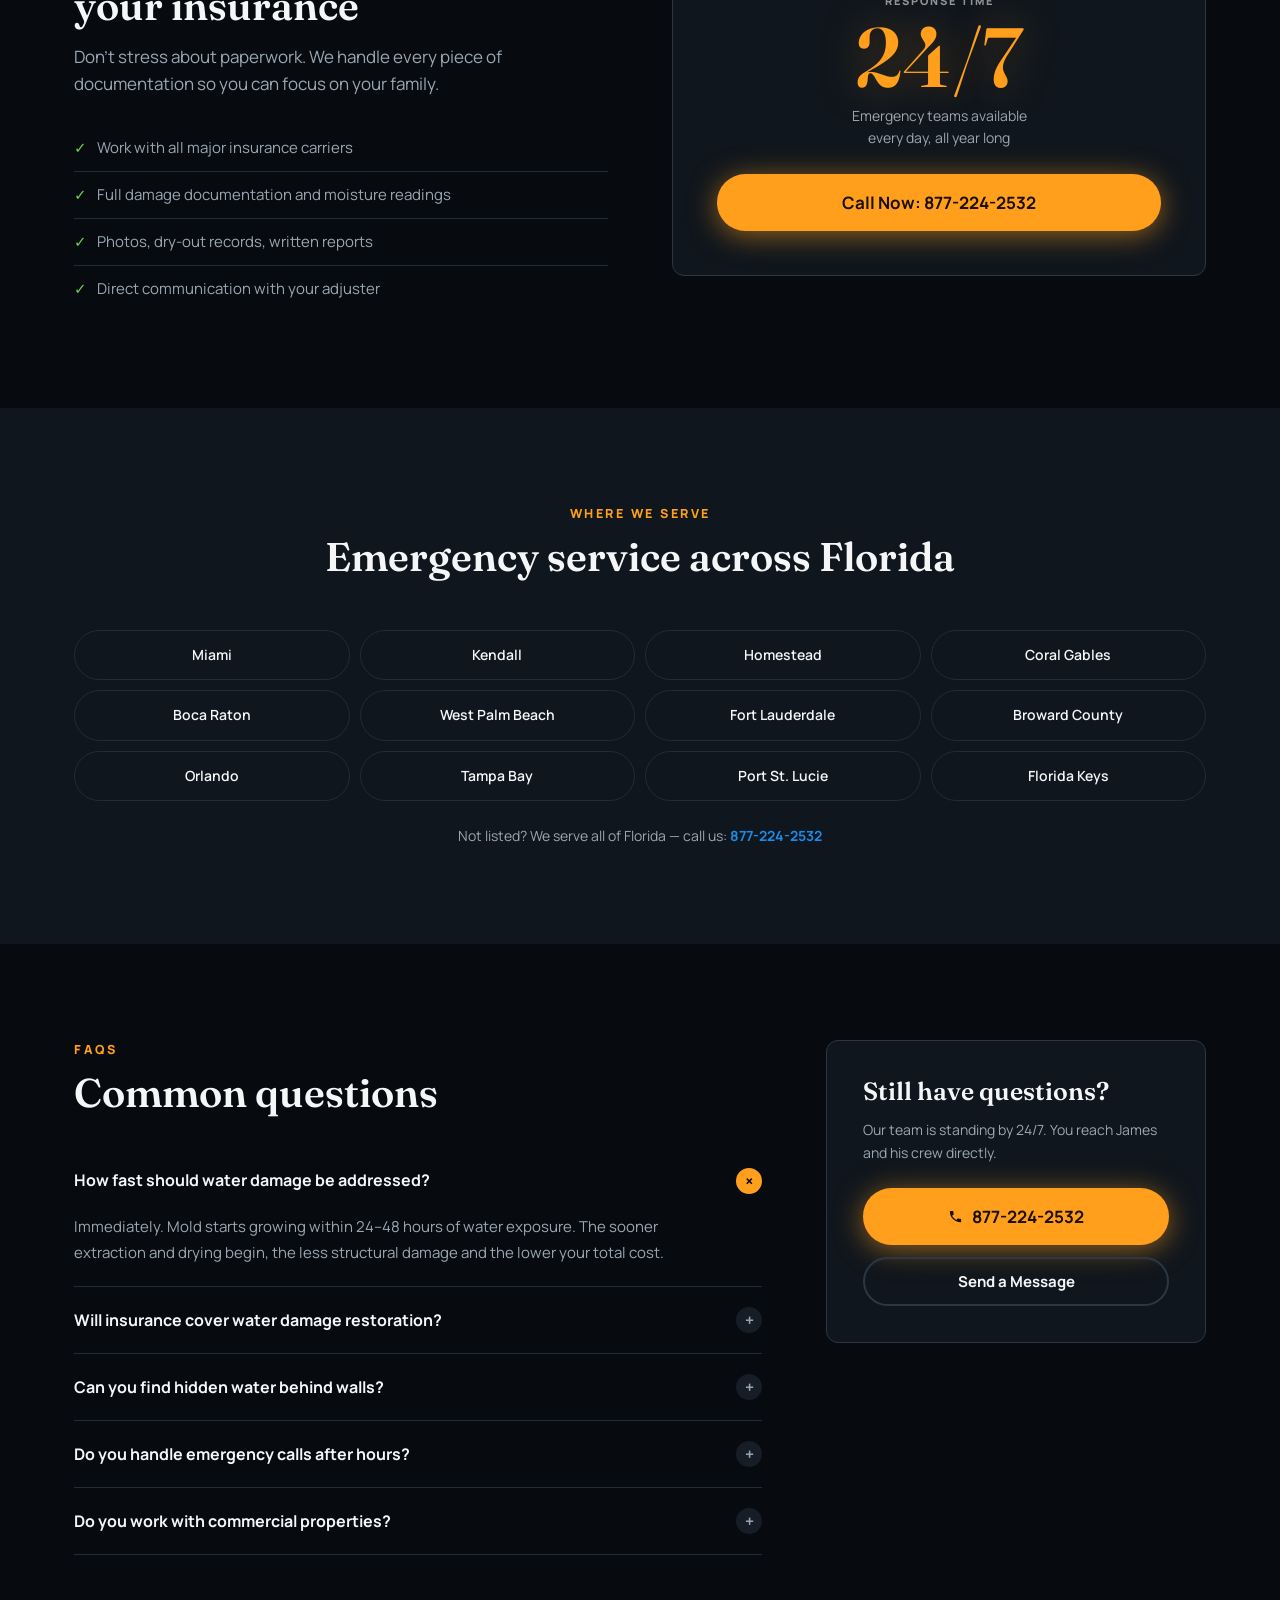
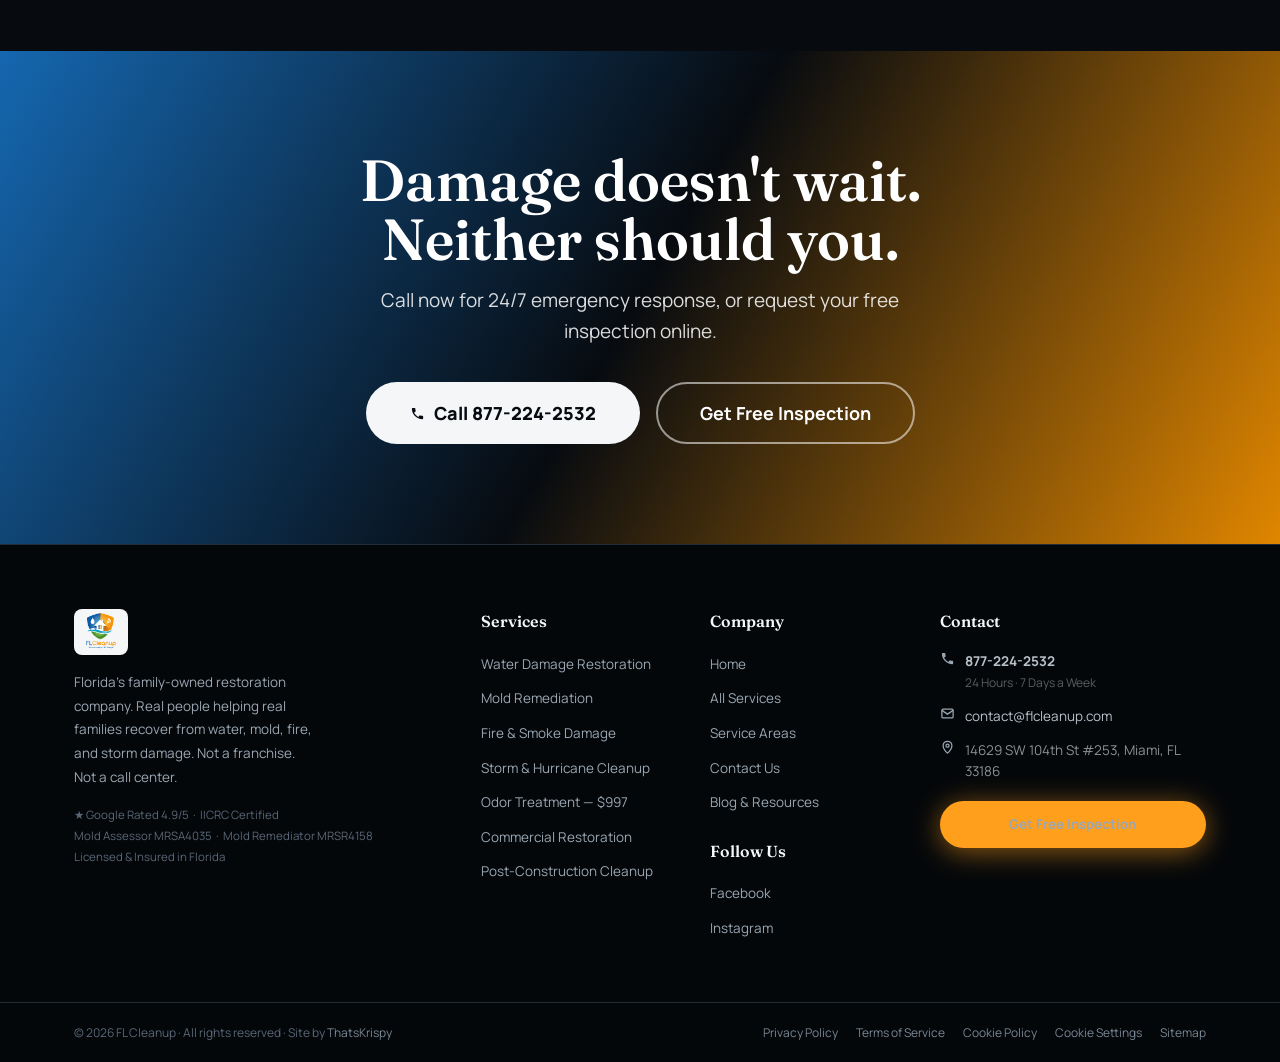
==== commit 2e3e3fc3: "Add real team/company photo bands to homepage, contact, services, and post-construction" ====
--- a/index.html
+++ b/index.html
@@ -53,7 +53,7 @@
     </nav>
     <div class="header-cta">
       <a href="tel:+18772242532" class="header-phone" aria-label="Call 877-224-2532">877-224-2532</a>
-      <a href="/contact/#form" class="btn btn-blaze">Free Inspection</a>
+      <a href="https://links.blueprintpathway.com/widget/booking/kMbGwlRpvFMTxVk1jDD8" target="_blank" rel="noopener" class="btn btn-blaze">Free Inspection</a>
     </div>
     <button class="nav-toggle" id="nav-toggle" aria-controls="mobile-menu" aria-expanded="false" aria-label="Open navigation menu">
       <span></span><span></span><span></span>
@@ -69,7 +69,7 @@
     <a href="/contact/">Contact Us</a>
     <div class="mobile-menu-cta">
       <a href="tel:+18772242532" class="btn btn-blaze btn-full"><svg width="15" height="15" viewBox="0 0 24 24" fill="currentColor" style="flex-shrink:0"><path d="M6.6 10.8c1.4 2.8 3.8 5.1 6.6 6.6l2.2-2.2c.3-.3.7-.4 1-.2 1.1.4 2.3.6 3.6.6.6 0 1 .4 1 1V20c0 .6-.4 1-1 1-9.4 0-17-7.6-17-17 0-.6.4-1 1-1h3.5c.6 0 1 .4 1 1 0 1.3.2 2.5.6 3.6.1.3 0 .7-.2 1l-2.3 2.2z"/></svg> Call 877-224-2532</a>
-      <a href="/contact/#form" class="btn btn-palm btn-full">Get Free Inspection</a>
+      <a href="https://links.blueprintpathway.com/widget/booking/kMbGwlRpvFMTxVk1jDD8" target="_blank" rel="noopener" class="btn btn-palm btn-full">Get Free Inspection</a>
     </div>
   </nav>
 </header>
@@ -91,7 +91,7 @@
     <p class="hero-sub">Water, mold, fire, and storm restoration from a Florida family that's done this since 2016. Not a franchise. Not a call center. Just the crew you see in this photo.</p>
     <div class="hero-btns">
       <a href="tel:+18772242532" class="btn btn-blaze btn-xl"><svg width="15" height="15" viewBox="0 0 24 24" fill="currentColor" style="flex-shrink:0"><path d="M6.6 10.8c1.4 2.8 3.8 5.1 6.6 6.6l2.2-2.2c.3-.3.7-.4 1-.2 1.1.4 2.3.6 3.6.6.6 0 1 .4 1 1V20c0 .6-.4 1-1 1-9.4 0-17-7.6-17-17 0-.6.4-1 1-1h3.5c.6 0 1 .4 1 1 0 1.3.2 2.5.6 3.6.1.3 0 .7-.2 1l-2.3 2.2z"/></svg> 877-224-2532</a>
-      <a href="/contact/#form" class="btn btn-line btn-lg">Get Free Inspection</a>
+      <a href="https://links.blueprintpathway.com/widget/booking/kMbGwlRpvFMTxVk1jDD8" target="_blank" rel="noopener" class="btn btn-line btn-lg">Get Free Inspection</a>
     </div>
     <div class="hero-trust" aria-label="Social proof">
       <span class="hero-stars" aria-label="5 out of 5 stars">★★★★★</span>
@@ -236,6 +236,15 @@
         <p class="step-desc">We dry, restore, and document everything — back to pre-loss condition, with proof for your insurer.</p>
       </div>
     </div>
+  </div>
+</section>
+
+<section class="section" style="padding-top:0">
+  <div class="wrap">
+    <figure class="photo-band">
+      <img src="/wp-content/uploads/2025/04/flcleanup-team-dispatch.webp" alt="FL Cleanup team answering calls at the dispatch desk" loading="lazy" width="1280" height="988">
+      <figcaption>You reach James and his team directly — real people, 24/7. No call centers.</figcaption>
+    </figure>
   </div>
 </section>
 
@@ -257,7 +266,7 @@
     </div>
     <div class="urgency-cta">
       <a href="tel:+18772242532" class="btn btn-palm btn-xl btn-full" style="margin-bottom:12px;justify-content:center"><svg width="15" height="15" viewBox="0 0 24 24" fill="currentColor" style="flex-shrink:0"><path d="M6.6 10.8c1.4 2.8 3.8 5.1 6.6 6.6l2.2-2.2c.3-.3.7-.4 1-.2 1.1.4 2.3.6 3.6.6.6 0 1 .4 1 1V20c0 .6-.4 1-1 1-9.4 0-17-7.6-17-17 0-.6.4-1 1-1h3.5c.6 0 1 .4 1 1 0 1.3.2 2.5.6 3.6.1.3 0 .7-.2 1l-2.3 2.2z"/></svg> Call 877-224-2532</a>
-      <a href="/contact/#form" class="btn btn-line btn-lg btn-full" style="justify-content:center">Get Free Inspection</a>
+      <a href="https://links.blueprintpathway.com/widget/booking/kMbGwlRpvFMTxVk1jDD8" target="_blank" rel="noopener" class="btn btn-line btn-lg btn-full" style="justify-content:center">Get Free Inspection</a>
       <p class="urgency-note">Available 24 hours · 7 days a week · Statewide</p>
     </div>
   </div>
@@ -421,7 +430,7 @@
     <p>Call now for 24/7 emergency response, or request your free inspection online.</p>
     <div class="cta-btns">
       <a href="tel:+18772242532" class="btn btn-white btn-xl"><svg width="15" height="15" viewBox="0 0 24 24" fill="currentColor" style="flex-shrink:0"><path d="M6.6 10.8c1.4 2.8 3.8 5.1 6.6 6.6l2.2-2.2c.3-.3.7-.4 1-.2 1.1.4 2.3.6 3.6.6.6 0 1 .4 1 1V20c0 .6-.4 1-1 1-9.4 0-17-7.6-17-17 0-.6.4-1 1-1h3.5c.6 0 1 .4 1 1 0 1.3.2 2.5.6 3.6.1.3 0 .7-.2 1l-2.3 2.2z"/></svg> Call 877-224-2532</a>
-      <a href="/contact/#form" class="btn btn-line-white btn-xl">Get Free Inspection</a>
+      <a href="https://links.blueprintpathway.com/widget/booking/kMbGwlRpvFMTxVk1jDD8" target="_blank" rel="noopener" class="btn btn-line-white btn-xl">Get Free Inspection</a>
     </div>
   </div>
 </div>
@@ -468,7 +477,7 @@
         <div class="fc-li"><span aria-hidden="true"><svg width="15" height="15" viewBox="0 0 24 24" fill="none" stroke="currentColor" stroke-width="2"><rect x="3" y="5" width="18" height="14" rx="2"/><path d="M3 7l9 6 9-6"/></svg></span><div><a href="mailto:contact@flcleanup.com">contact@flcleanup.com</a></div></div>
         <div class="fc-li"><span aria-hidden="true"><svg width="15" height="15" viewBox="0 0 24 24" fill="none" stroke="currentColor" stroke-width="2"><path d="M12 21s7-6.5 7-12a7 7 0 1 0-14 0c0 5.5 7 12 7 12z"/><circle cx="12" cy="9" r="2.5"/></svg></span><div style="color:rgba(255,255,255,.55)">14629 SW 104th St #253, Miami, FL 33186</div></div>
         <div style="margin-top:18px">
-          <a href="/contact/#form" class="btn btn-blaze btn-full" style="justify-content:center">Get Free Inspection</a>
+          <a href="https://links.blueprintpathway.com/widget/booking/kMbGwlRpvFMTxVk1jDD8" target="_blank" rel="noopener" class="btn btn-blaze btn-full" style="justify-content:center">Get Free Inspection</a>
         </div>
       </div>
     </div>
--- a/assets/css/main.css
+++ b/assets/css/main.css
@@ -393,3 +393,8 @@
 body.high-contrast,body.high-contrast .topbar,body.high-contrast .site-footer{background:#000}
 body.high-contrast a:not(.btn):not(.area-chip):not(.svc-pill):not(.region-link){text-decoration:underline}
 body.high-contrast .btn{outline:2px solid #fff;outline-offset:2px}
+
+/* TEAM / COMPANY PHOTO BAND */
+.photo-band{position:relative;border-radius:var(--r);overflow:hidden;border:1px solid var(--line2);margin:0}
+.photo-band img{width:100%;height:clamp(240px,36vw,420px);object-fit:cover;display:block}
+.photo-band figcaption{position:absolute;left:0;right:0;bottom:0;padding:30px 24px 18px;background:linear-gradient(0deg,rgba(7,11,16,.9),rgba(7,11,16,0));font-size:14.5px;font-weight:700;color:var(--paper)}
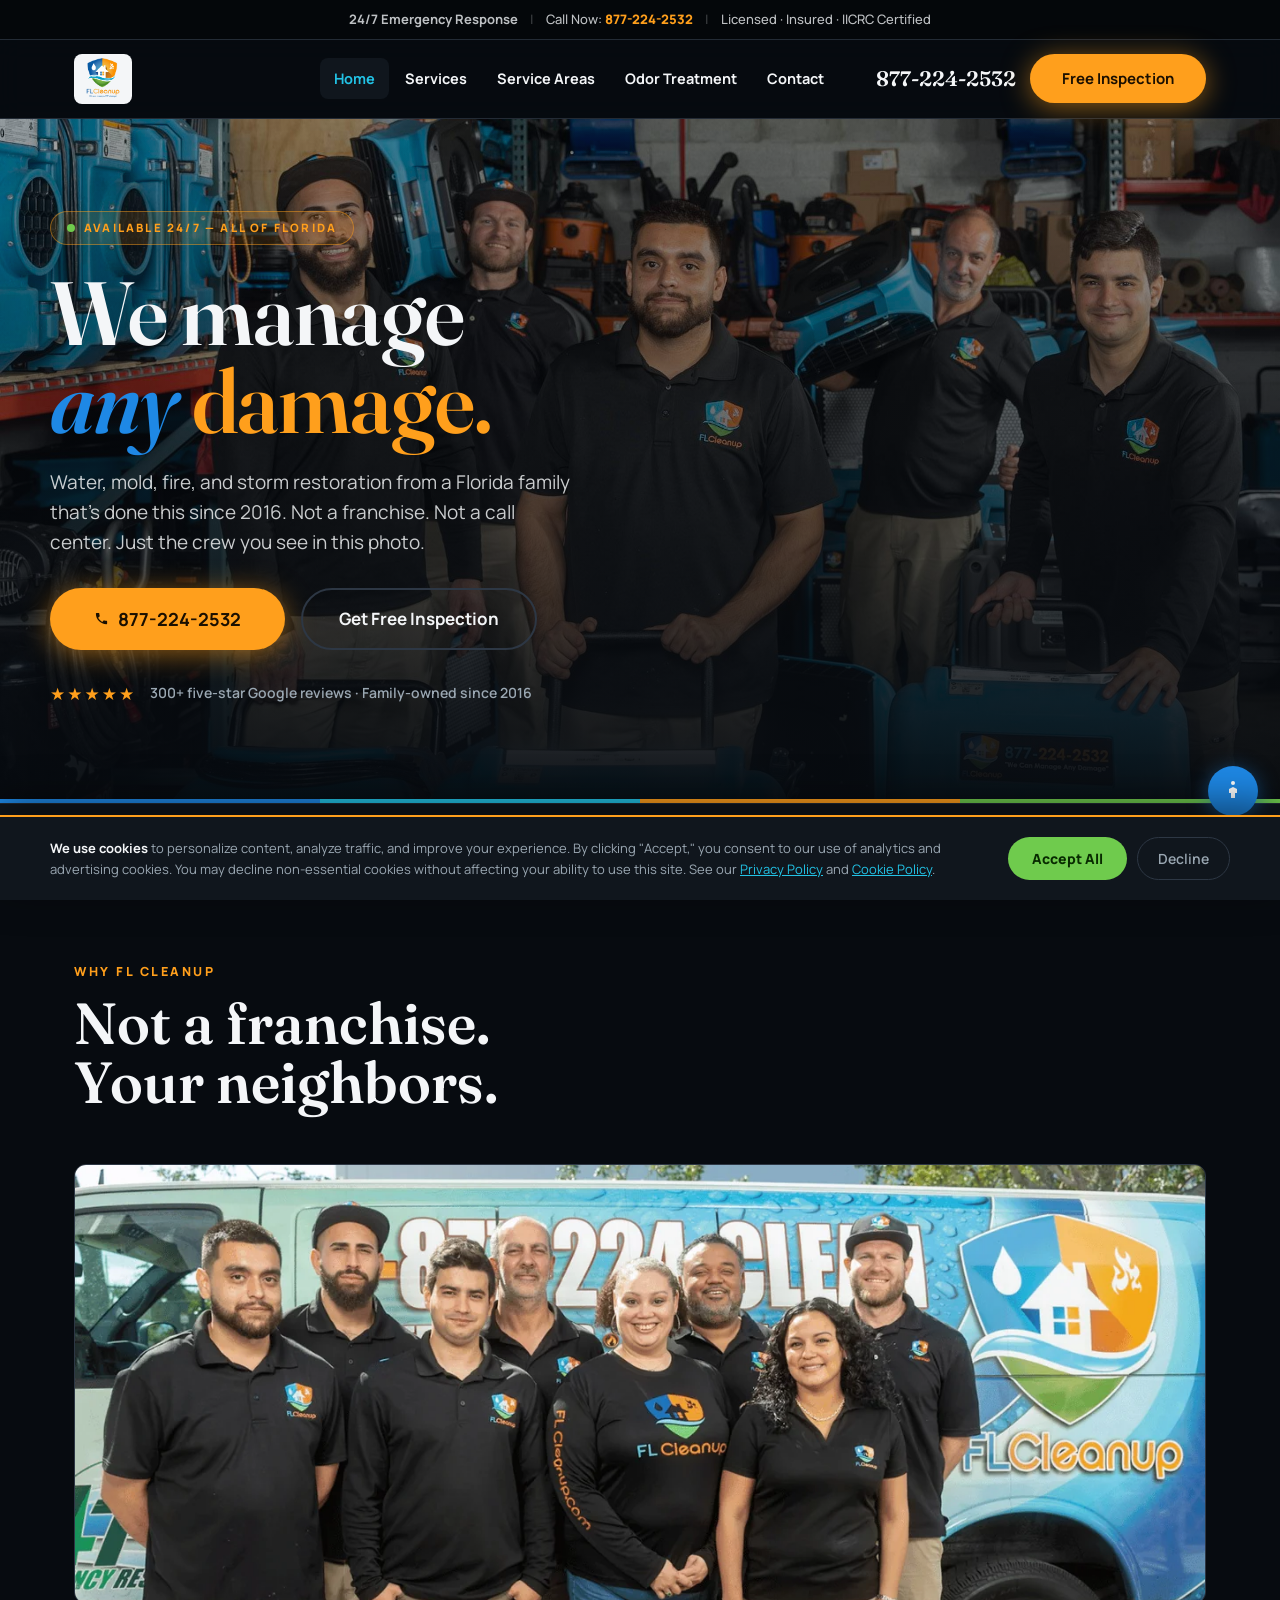
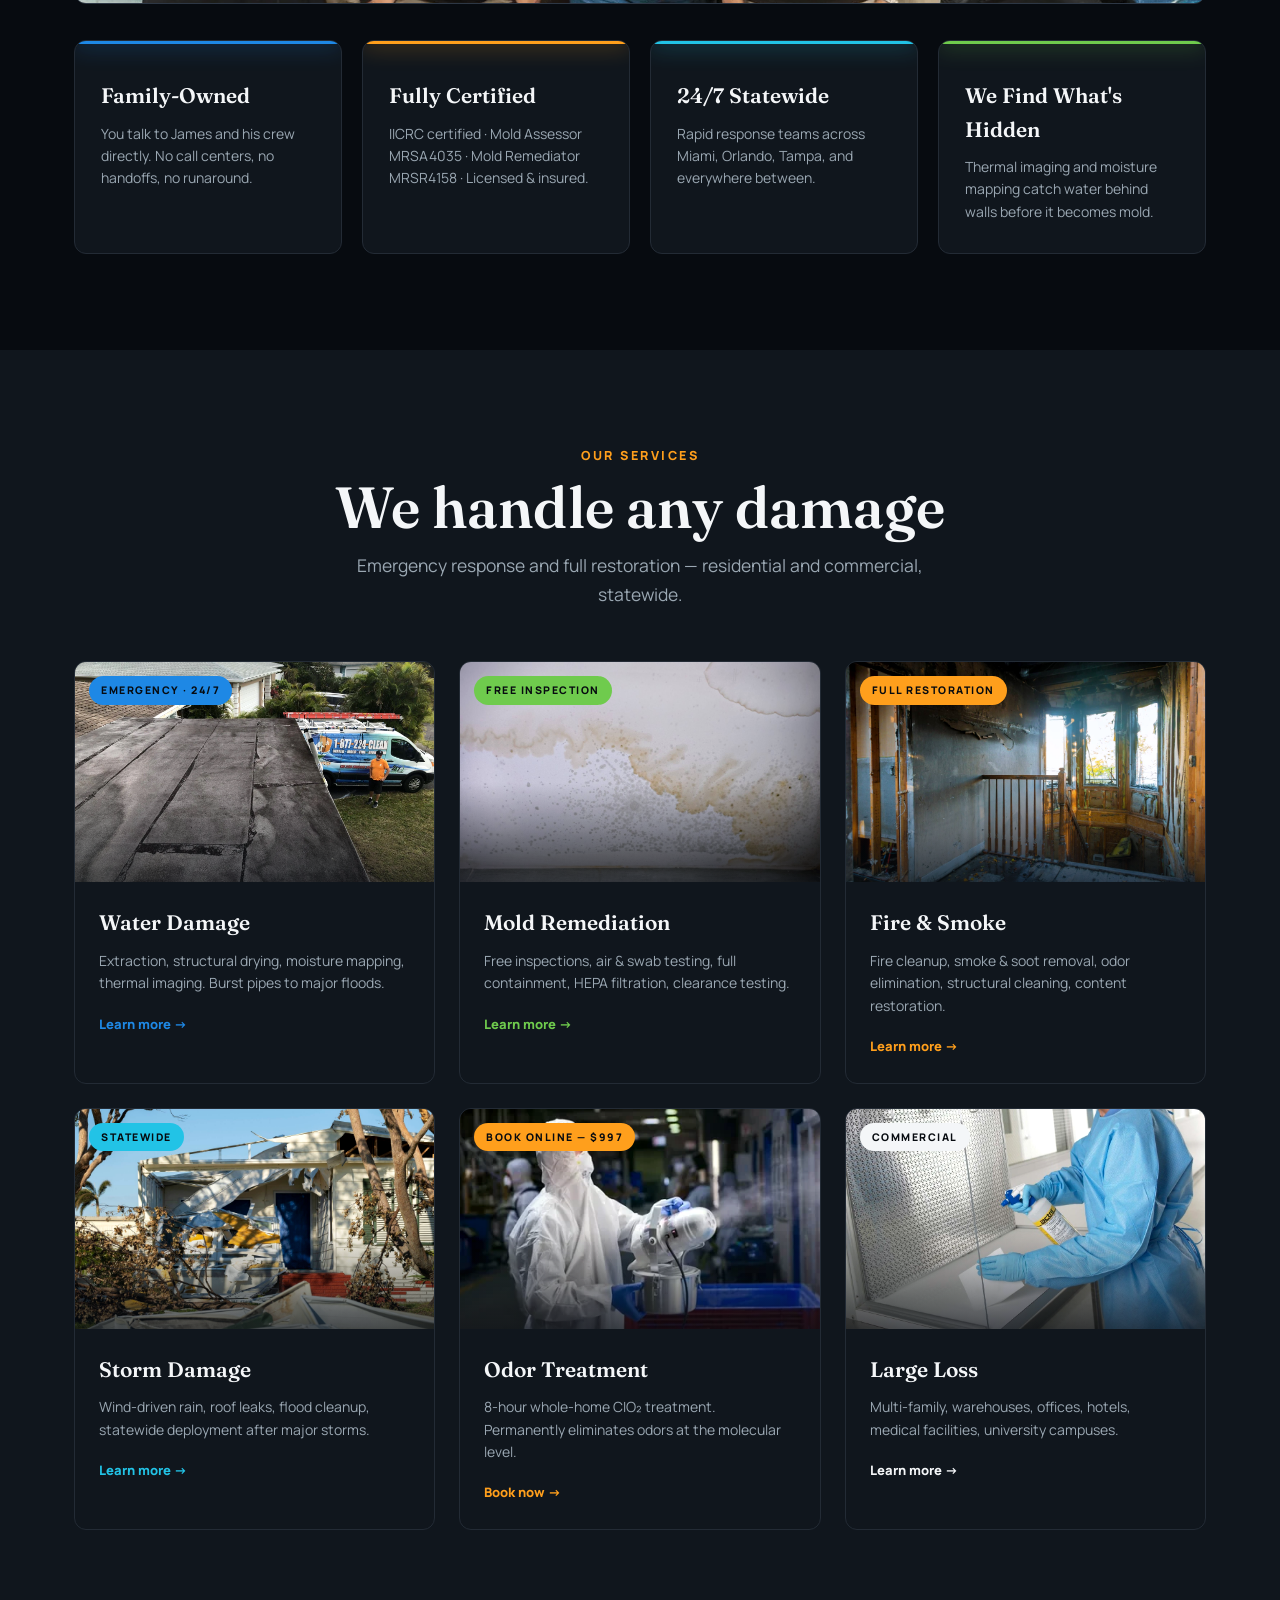
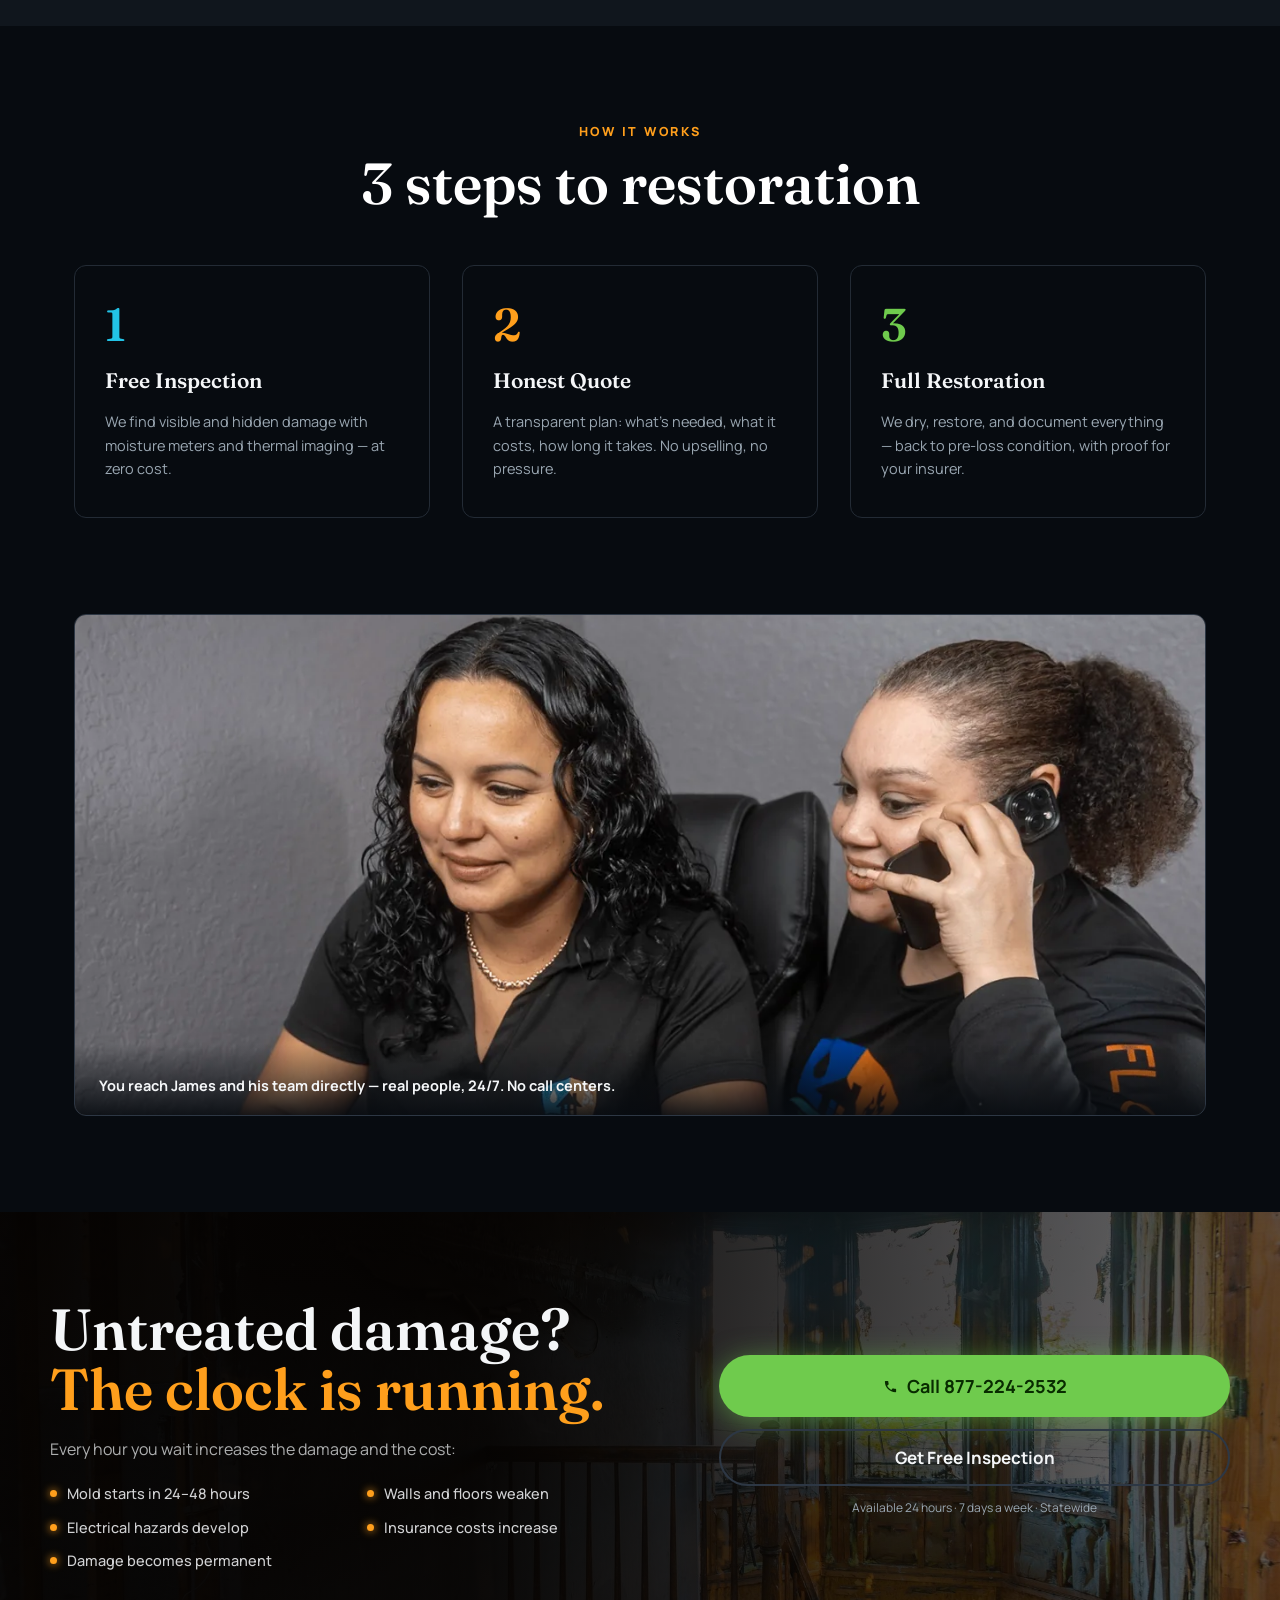
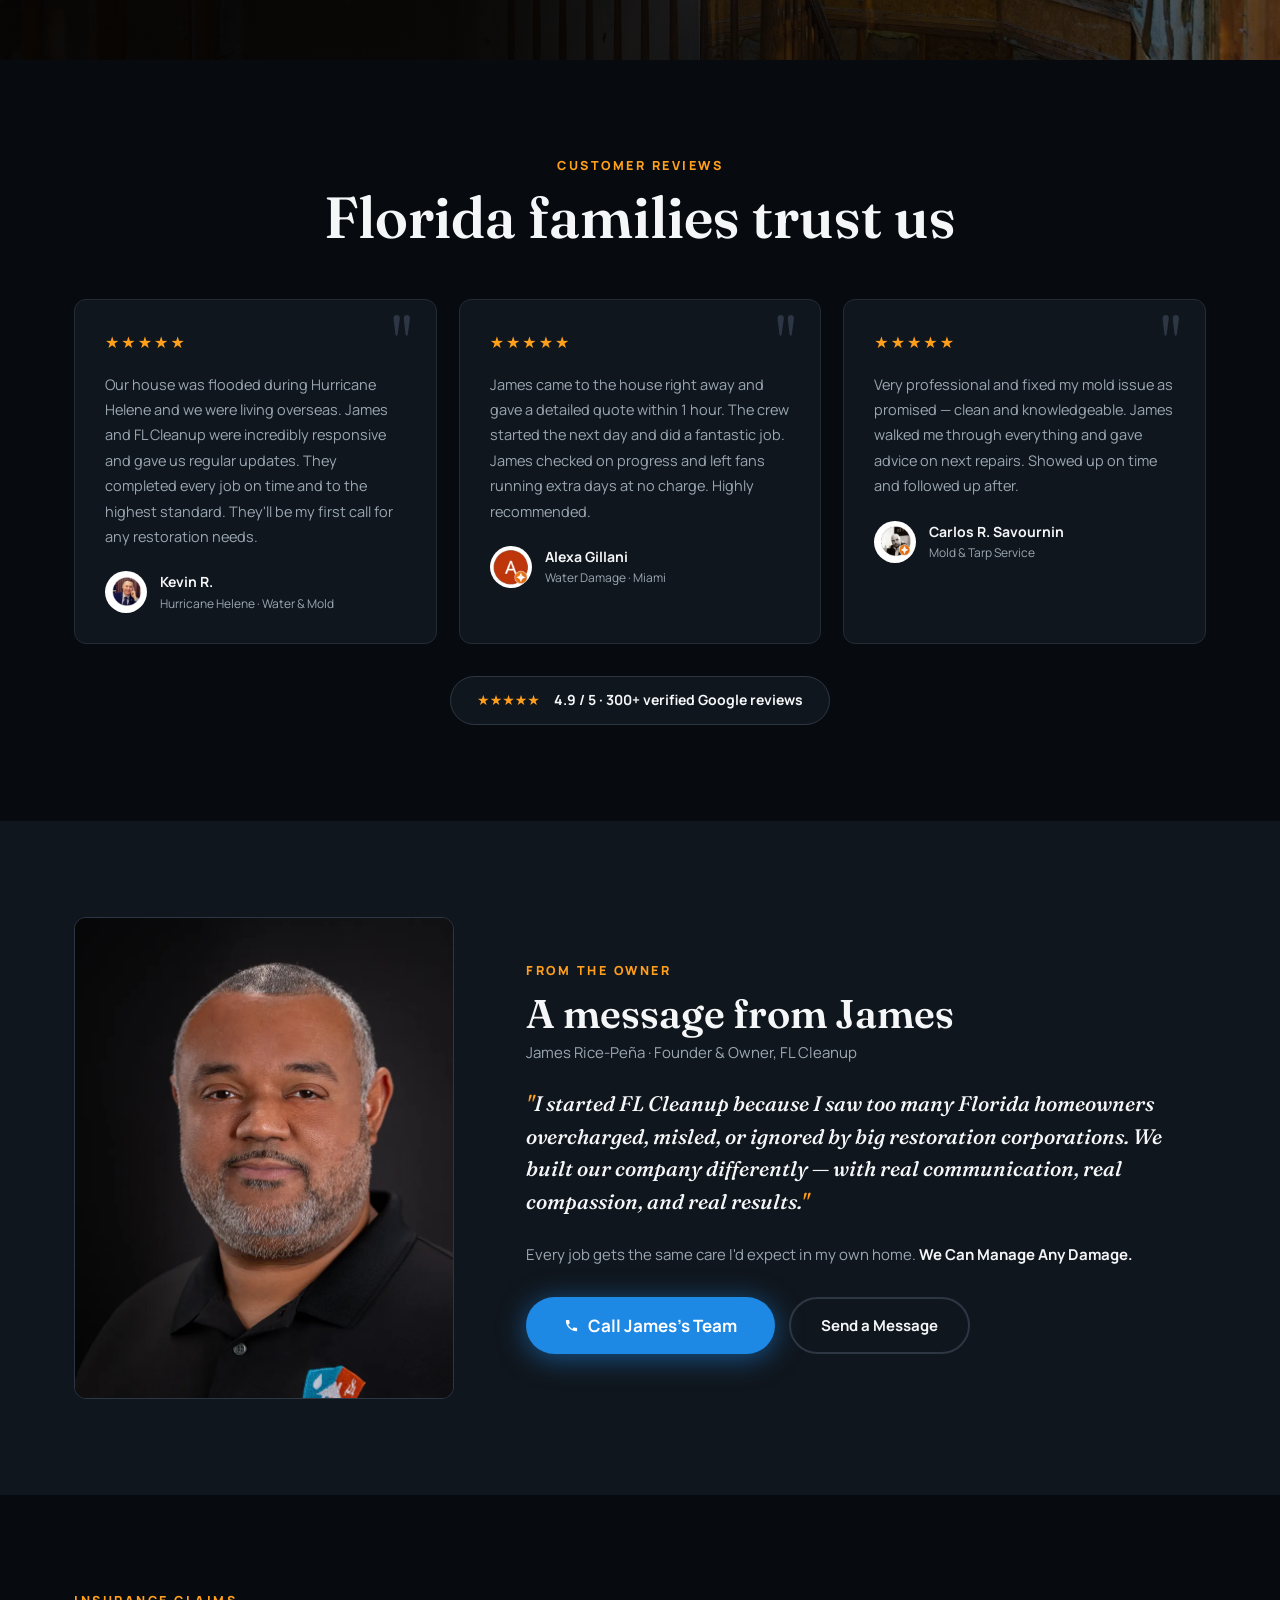
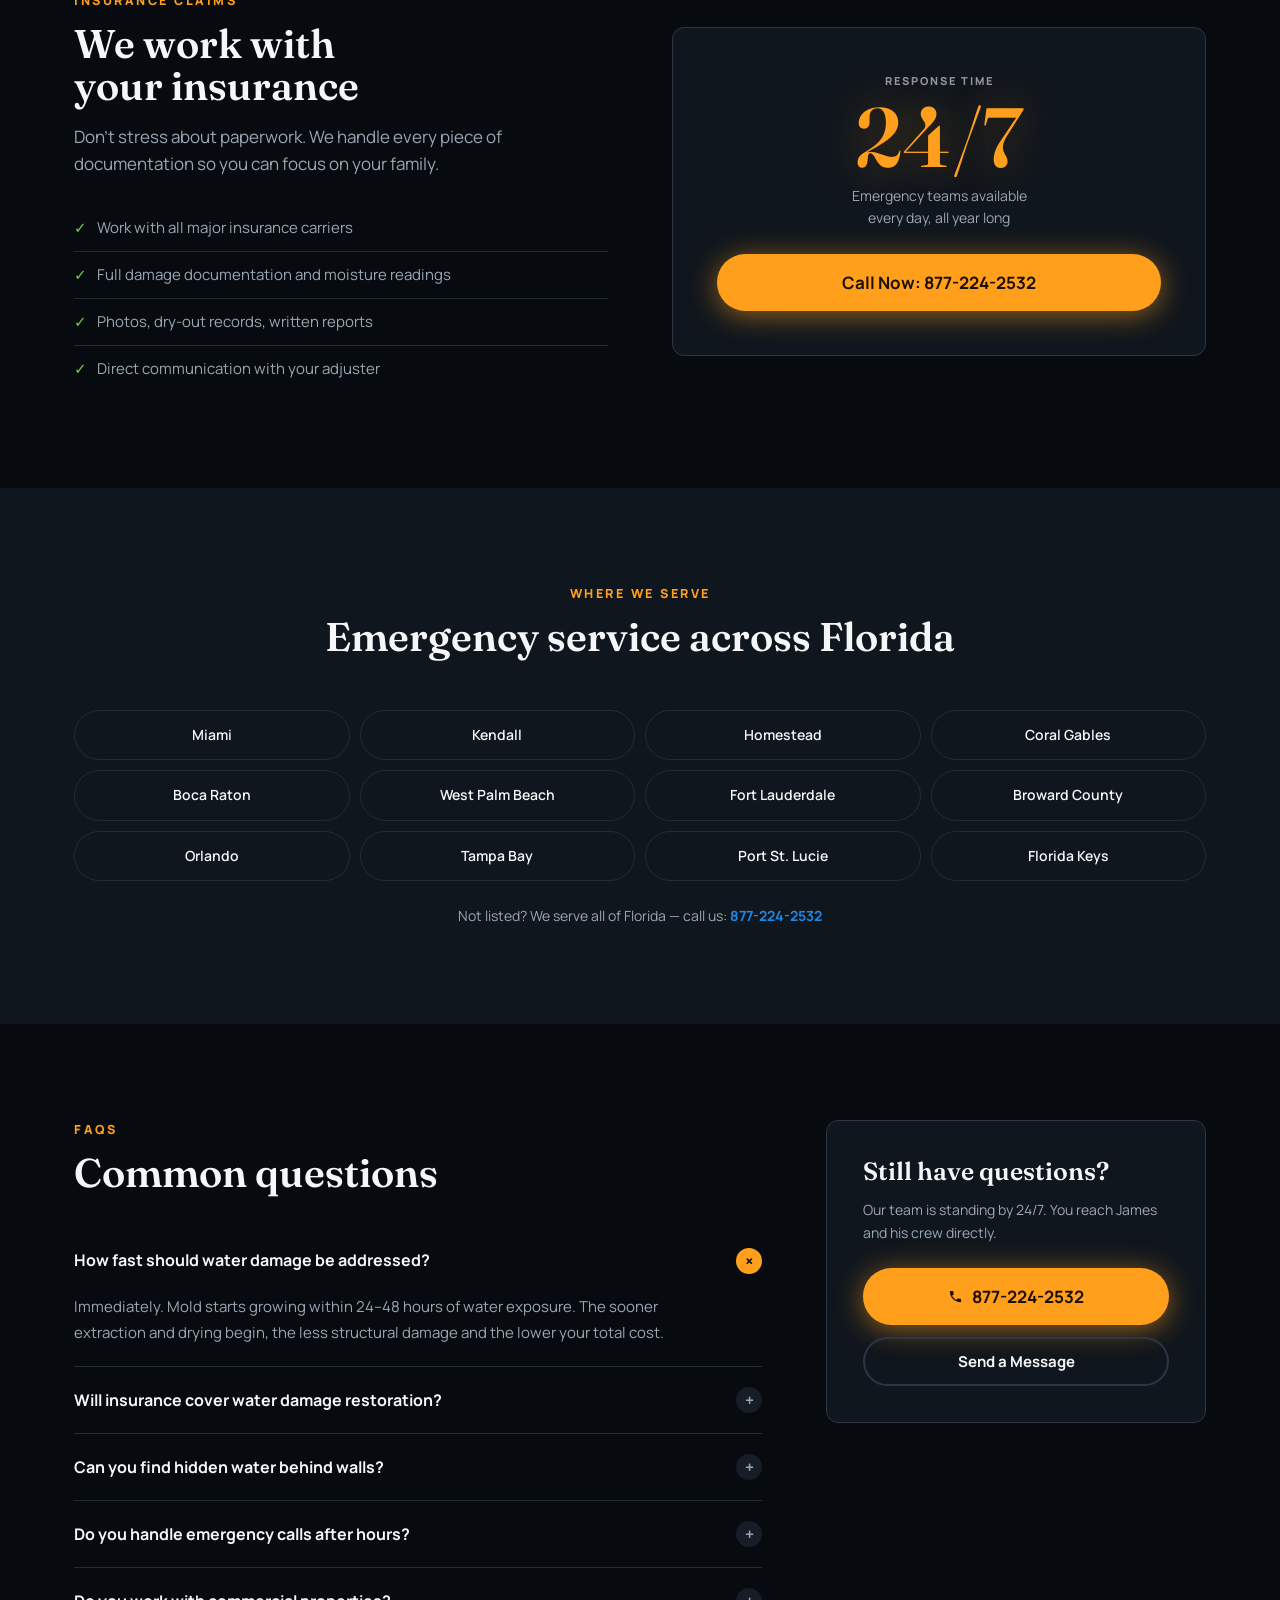
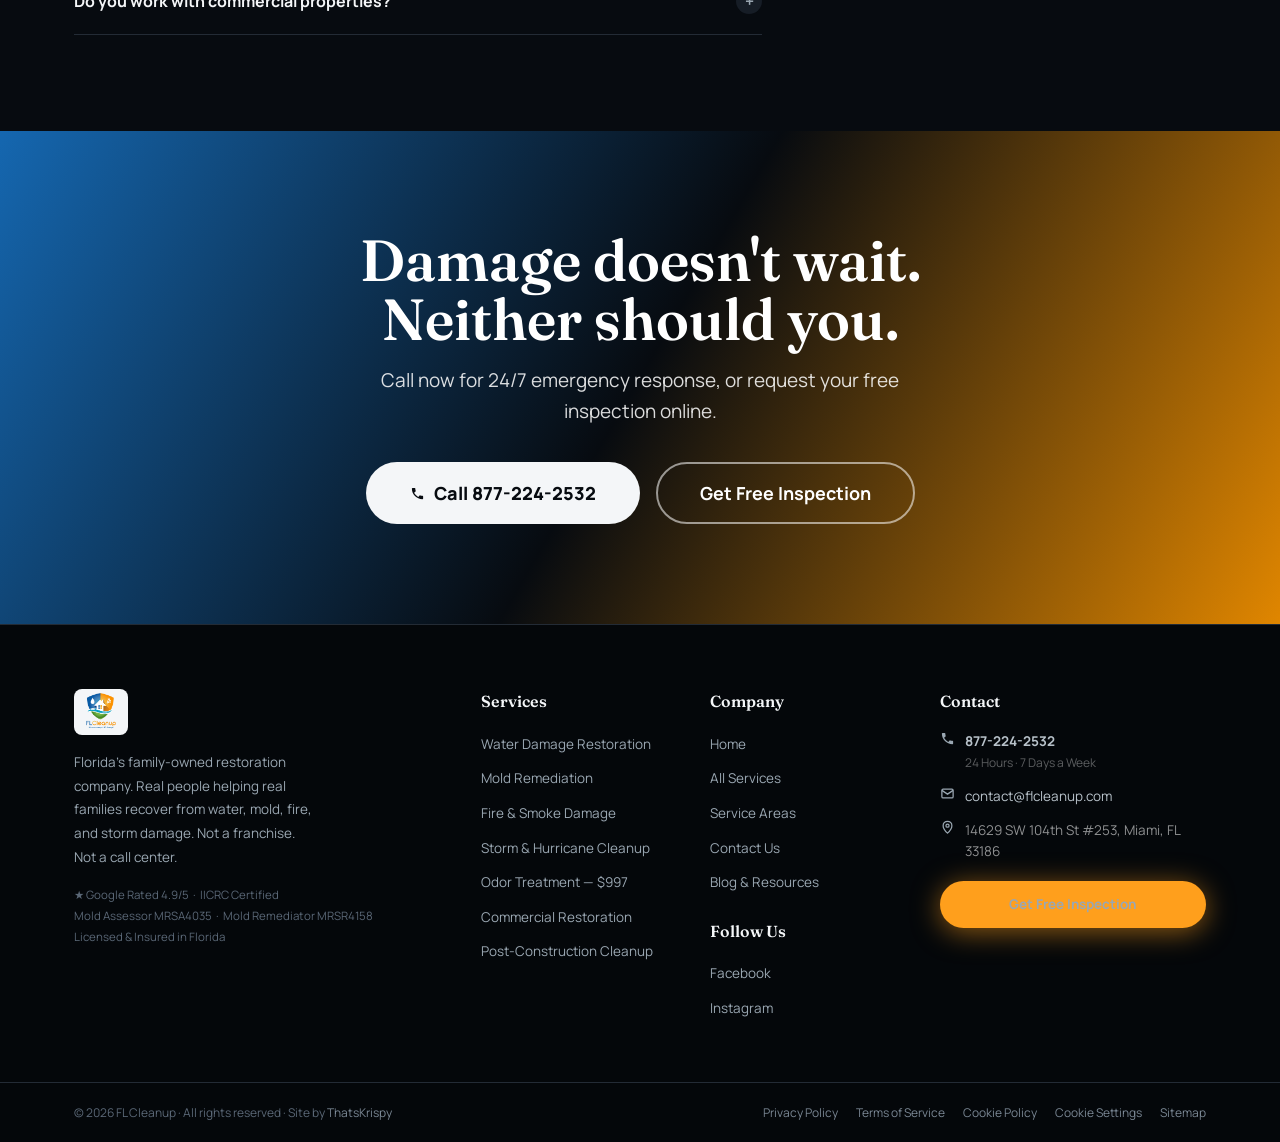
==== commit 7df8f641: "Reframe homepage dispatch team photo (object-position top + taller) so heads aren't cut off" ====
--- a/index.html
+++ b/index.html
@@ -242,7 +242,7 @@
 <section class="section" style="padding-top:0">
   <div class="wrap">
     <figure class="photo-band">
-      <img src="/wp-content/uploads/2025/04/flcleanup-team-dispatch.webp" alt="FL Cleanup team answering calls at the dispatch desk" loading="lazy" width="1280" height="988">
+      <img src="/wp-content/uploads/2025/04/flcleanup-team-dispatch.webp" alt="FL Cleanup team answering calls at the dispatch desk" loading="lazy" width="1280" height="988" style="object-position:center top;height:clamp(320px,44vw,500px)">
       <figcaption>You reach James and his team directly — real people, 24/7. No call centers.</figcaption>
     </figure>
   </div>
